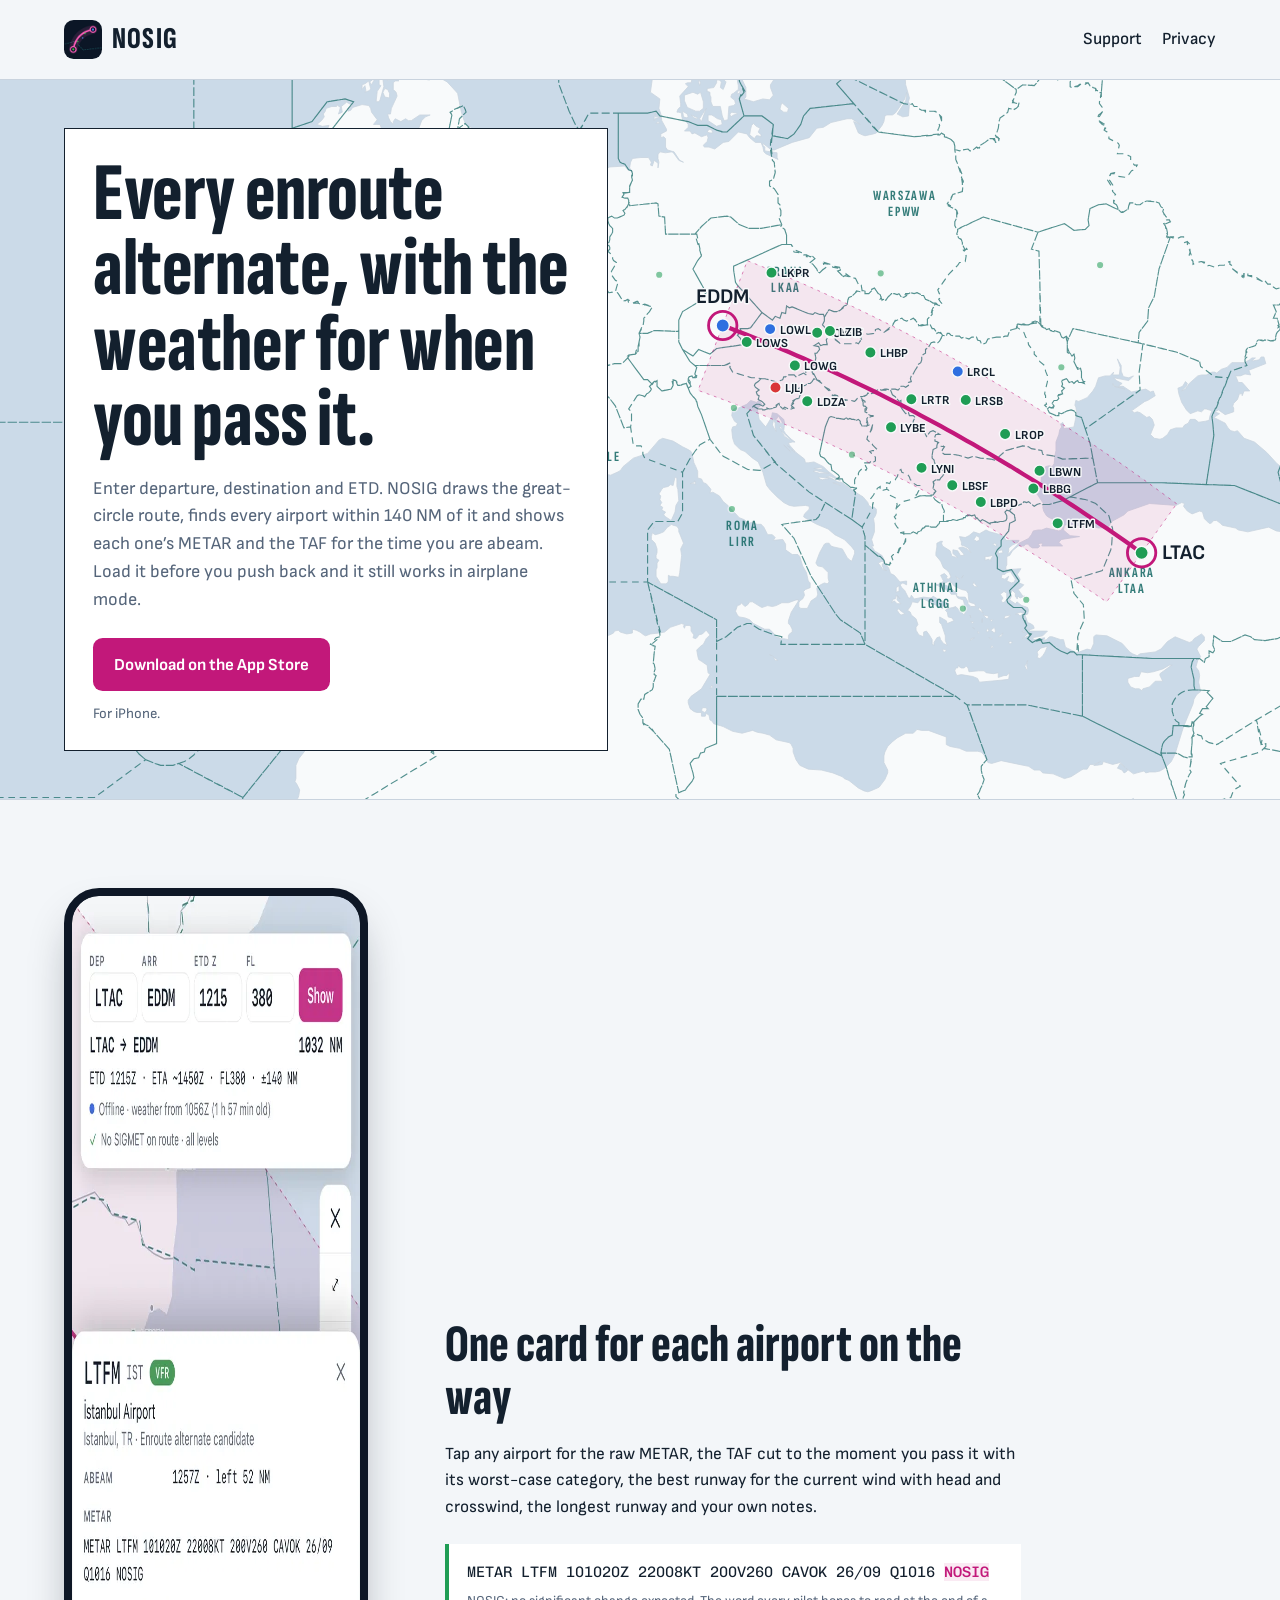
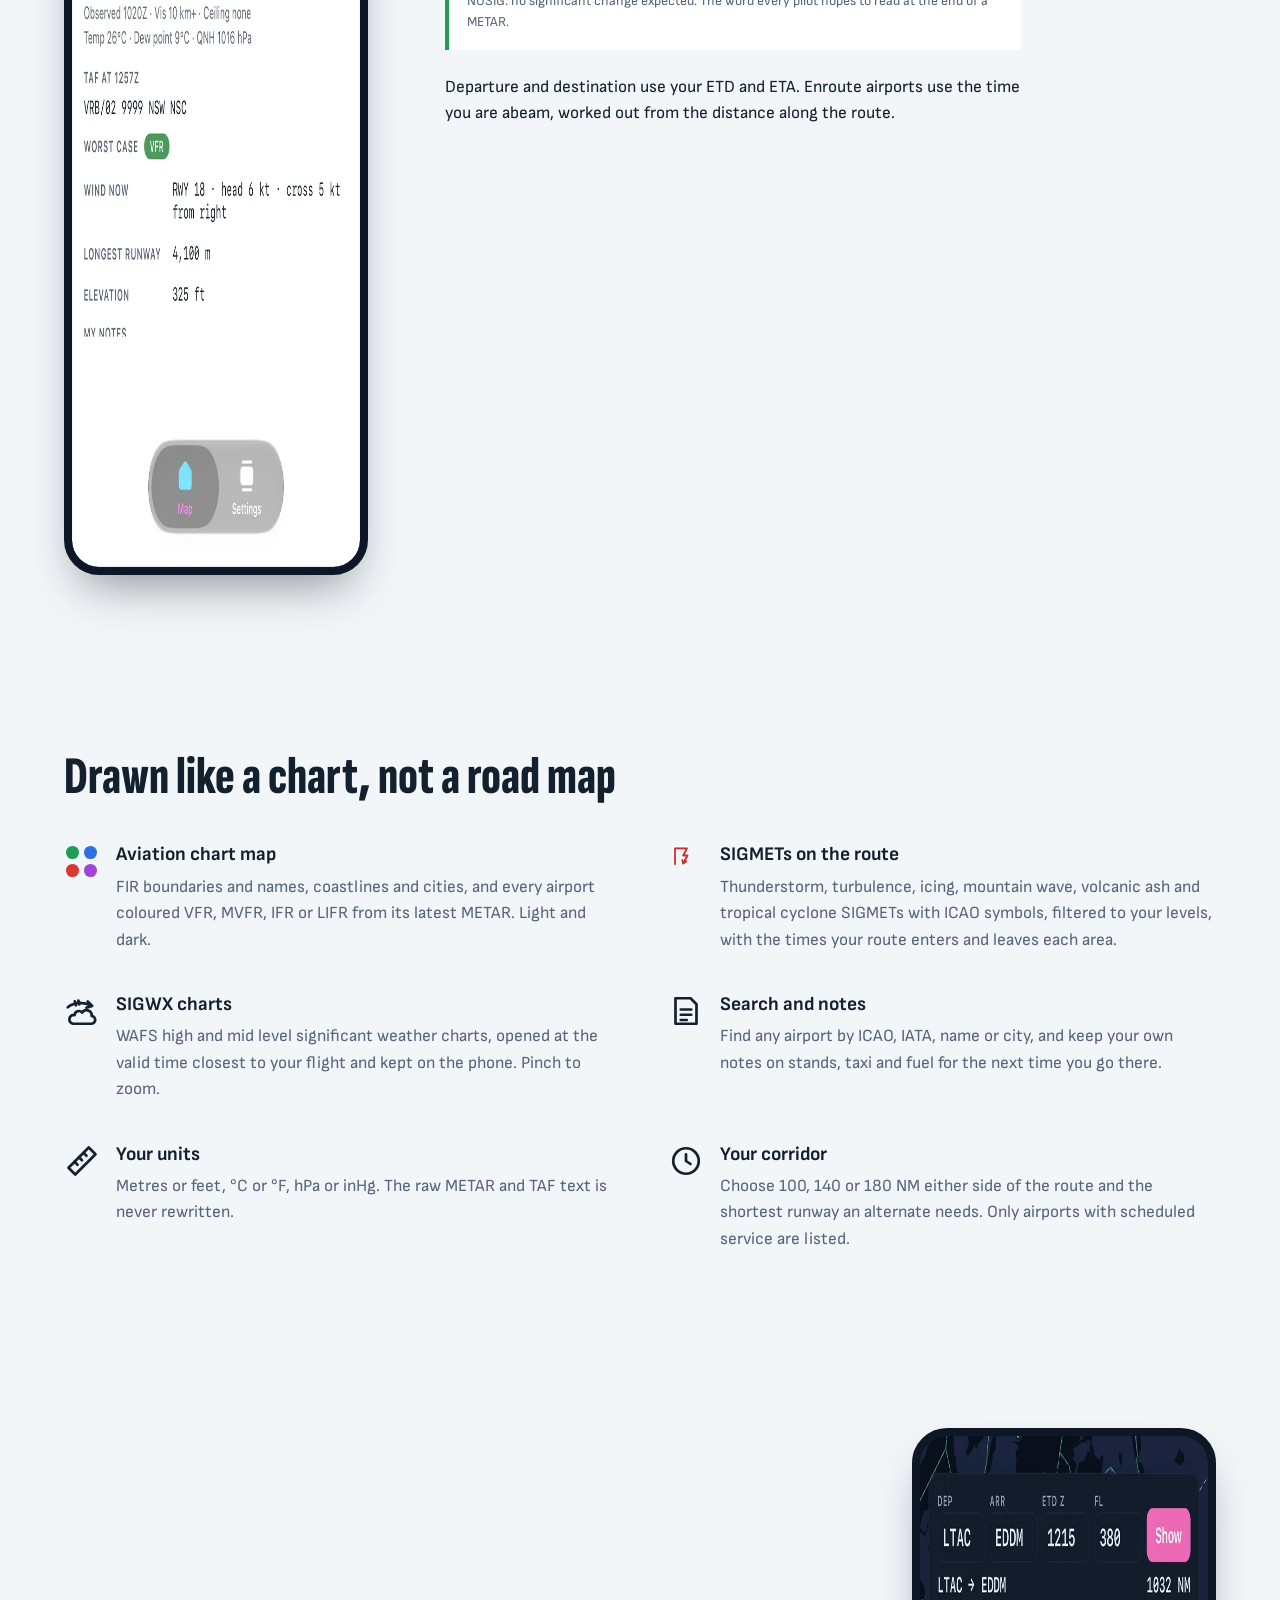
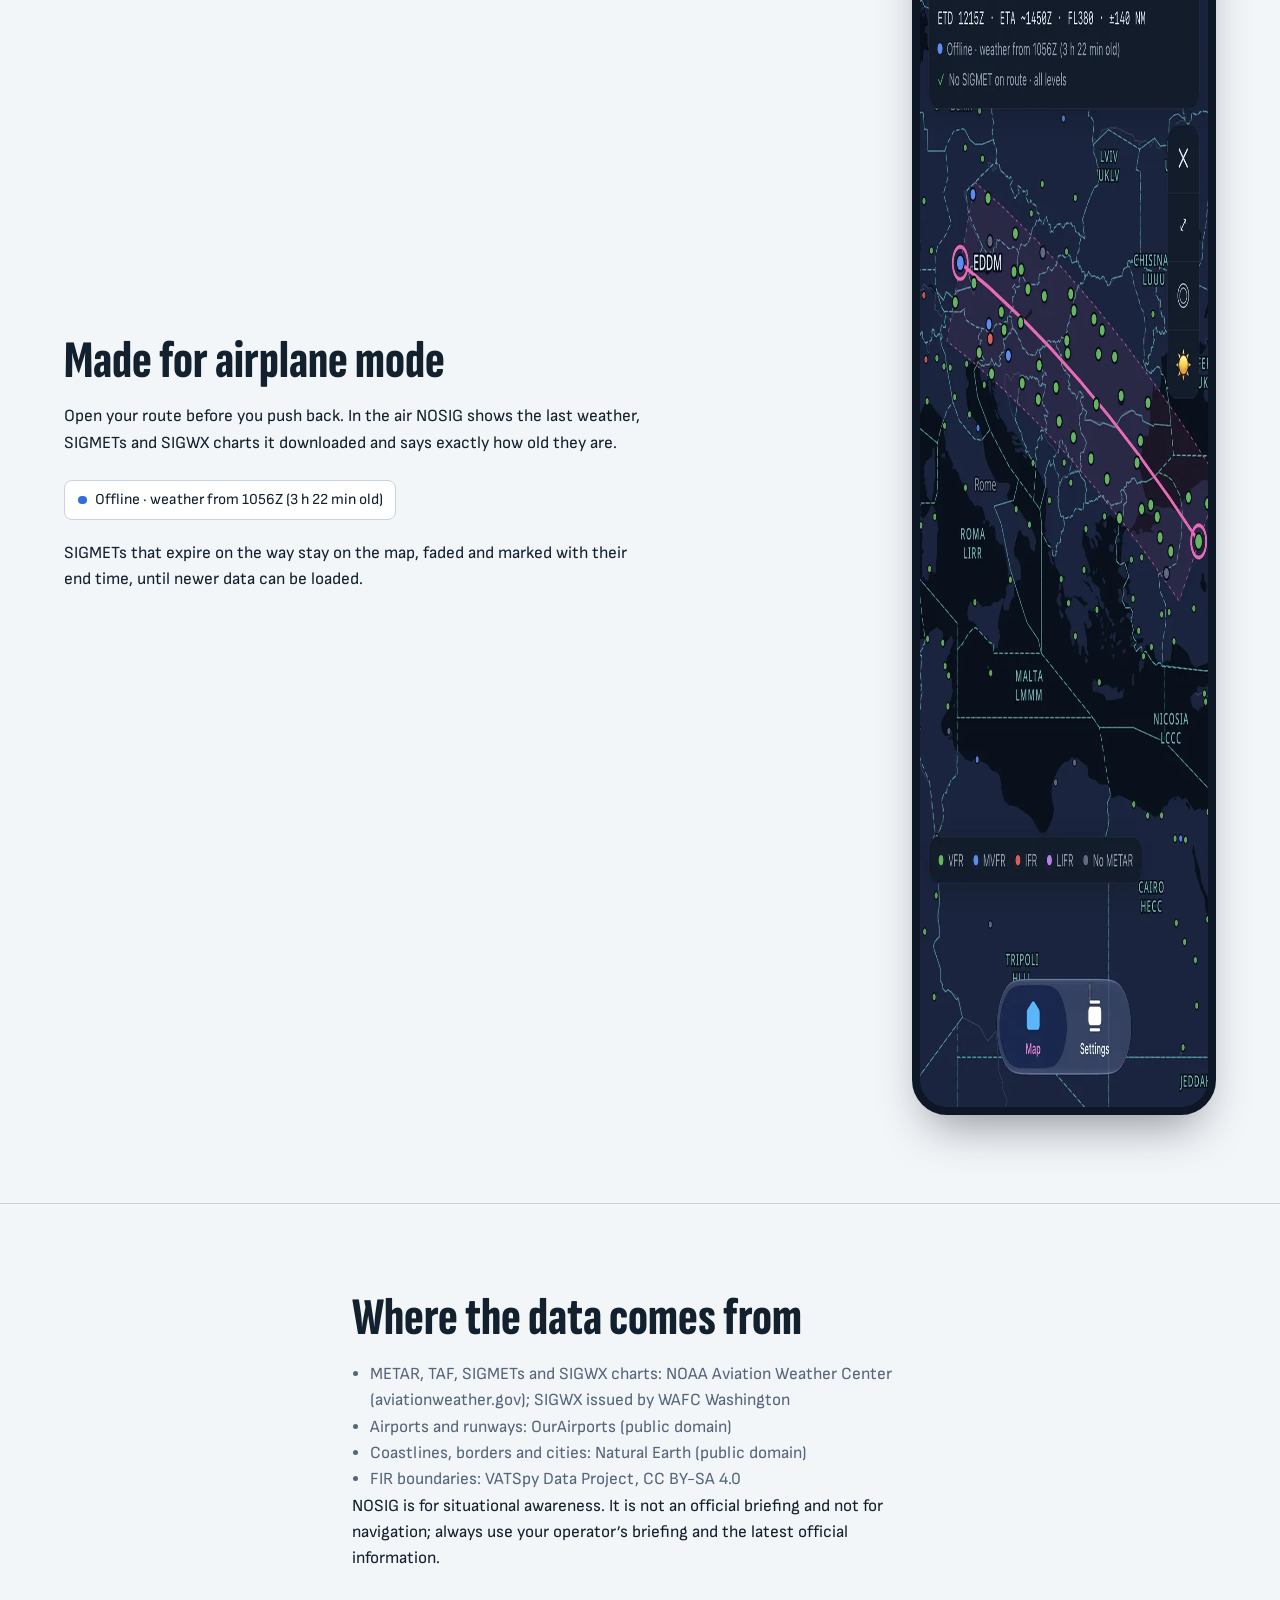
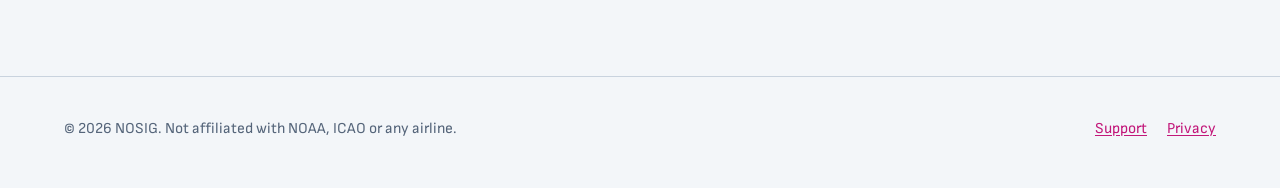
==== index.html @ e9d82818 "NOSIG website: home, support and privacy pages - Hero: the LTAC-EDDM route drawn as an aviation char" ====
<!doctype html>
<html lang="en">
  <head>
    <meta charset="utf-8" />
    <meta name="viewport" content="width=device-width, initial-scale=1" />
    <title>NOSIG: METAR, TAF and enroute alternates for your route</title>
    <meta
      name="description"
      content="NOSIG finds every airport within 140 NM of your route and shows its METAR and the TAF for the time you pass it. SIGMETs, SIGWX charts and an aviation chart map, all usable in airplane mode." />
    <meta name="apple-itunes-app" content="app-id=6821109646" />
    <meta name="theme-color" content="#cbdae8" media="(prefers-color-scheme: light)" />
    <meta name="theme-color" content="#08111d" media="(prefers-color-scheme: dark)" />
    <meta property="og:title" content="NOSIG: METAR, TAF and enroute alternates for your route" />
    <meta property="og:description" content="Every enroute alternate, with the weather for when you pass it. Works in airplane mode." />
    <meta property="og:image" content="https://nosigapp.com/assets/img/og.png" />
    <meta property="og:url" content="https://nosigapp.com/" />
    <link rel="icon" href="/favicon.png" type="image/png" />
    <link rel="apple-touch-icon" href="/apple-touch-icon.png" />
    <link rel="preload" href="/assets/fonts/sofia-sans-extra-condensed.woff" as="font" type="font/woff" crossorigin />
    <link rel="stylesheet" href="/assets/style.css" />
    
  </head>
  <body>
    <header class="site-head wrap">
      <a class="brand" href="/"><img src="/assets/img/icon-96.png" alt="" width="48" height="48" />NOSIG</a>
      <nav aria-label="Site">
        <a href="/support/">Support</a>
        <a href="/privacy/">Privacy</a>
      </nav>
    </header>

    <main>
      <section class="hero" aria-labelledby="hero-title">
        <svg class="chart" viewBox="0 0 1400 760" preserveAspectRatio="xMaxYMid slice" xmlns="http://www.w3.org/2000/svg" role="img" aria-label="Chart of the route from Ankara (LTAC) to Munich (EDDM) with the airports in a 140 NM corridor coloured by their weather">
<rect class="sea" width="1400" height="760"/>
<path class="land" d="M1037,-77L1041,-77L1044,-77L1052,-77L1047,-77L1039,-77L1032,-77L1029,-77L1024,-76L1028,-77L1021,-77L1024,-77L1027,-77L1031,-77L1037,-77ZM1063,622L1066,622L1068,620L1070,622L1071,626L1081,625L1087,625L1089,627L1097,628L1102,627L1102,632L1108,630L1111,630L1114,627L1113,634L1104,635L1082,637L1080,633L1075,631L1063,629L1058,630L1056,625L1057,622L1059,622L1060,619L1061,621ZM1053,532L1055,535L1063,539L1068,540L1070,543L1071,552L1073,553L1077,554L1078,557L1073,557L1070,554L1070,552L1067,547L1061,547L1058,546L1058,543L1050,536L1045,534L1042,534L1050,530L1053,532ZM1284,620L1273,628L1273,630L1276,636L1268,636L1262,642L1255,644L1254,646L1251,644L1247,644L1242,642L1239,637L1239,633L1246,631L1249,631L1251,631L1253,626L1260,627L1266,626L1276,623L1283,619L1286,619L1284,620ZM963,-72L960,-68L957,-67L957,-58L959,-55L957,-53L955,-49L950,-46L948,-43L947,-39L943,-37L946,-43L945,-45L942,-50L943,-53L943,-61L952,-72L955,-73L958,-74L963,-72ZM827,6L827,10L822,14L820,15L819,18L821,20L823,21L824,25L822,27L817,28L816,42L812,43L810,38L808,28L800,28L798,23L798,18L797,16L797,13L794,12L794,9L801,8L804,3L804,0L807,0L809,2L808,8L811,10L813,5L814,2L812,0L820,-6L827,-4L826,1L827,6ZM787,13L790,23L790,28L790,30L786,33L782,33L773,29L770,22L770,16L779,13L784,15L787,13ZM630,509L635,510L637,512L632,520L628,523L623,520L622,517L619,516L616,518L614,515L622,508L630,505L631,507L630,509ZM765,480L769,490L766,496L767,503L765,521L764,526L758,525L755,525L753,524L753,530L752,532L750,533L745,533L740,525L740,518L741,516L741,511L743,508L740,506L740,503L741,500L741,496L739,490L735,486L735,483L736,479L739,481L743,480L748,478L752,473L754,472L756,470L758,471L762,472L764,475L764,478ZM762,426L762,430L763,433L764,445L761,450L760,457L756,466L750,462L748,460L750,457L746,455L747,452L744,450L746,447L744,444L745,440L743,438L746,433L748,431L753,430L755,428L758,429L760,420L762,421L762,426ZM890,552L883,563L880,572L880,575L882,577L884,581L884,584L881,586L880,588L880,592L875,591L873,591L867,589L864,585L862,583L860,581L855,581L853,580L843,575L839,571L834,569L828,568L826,566L824,562L826,556L829,555L830,553L834,557L837,555L839,552L842,552L850,557L852,558L858,556L863,557L867,556L873,553L880,553L888,550L891,550ZM499,-77L481,-77L480,-73L484,-71L479,-66L478,-62L483,-63L493,-67L501,-66L521,-67L523,-66L525,-63L527,-58L522,-50L521,-43L517,-34L510,-23L506,-20L501,-19L495,-15L504,-17L509,-14L508,-11L506,-9L502,-9L498,-5L494,-3L485,-5L489,-2L500,0L505,-3L510,-3L519,2L530,14L534,34L538,46L540,48L550,53L556,61L562,67L560,70L561,73L567,85L563,84L559,81L550,81L558,82L567,90L570,95L572,101L570,104L565,110L570,113L572,112L576,107L586,108L593,110L599,115L600,118L601,125L597,137L594,141L592,142L591,146L589,147L584,147L580,150L583,151L583,155L573,159L575,158L579,161L583,162L594,162L593,168L586,173L584,177L580,176L578,178L568,182L560,180L548,182L535,178L536,180L531,183L522,183L523,187L515,186L506,184L502,184L493,186L491,189L489,197L487,199L485,200L477,194L465,198L459,202L457,206L455,206L453,204L451,204L447,205L446,203L448,201L453,199L460,191L462,190L468,182L470,175L474,173L477,168L484,167L499,167L501,166L504,161L513,149L507,155L502,156L495,161L490,160L483,154L476,155L479,152L475,151L473,149L468,150L462,153L456,149L456,145L456,142L473,134L476,131L481,122L479,120L480,117L478,113L478,109L473,110L466,113L467,110L472,106L475,101L478,99L486,96L488,96L495,94L499,97L498,93L500,91L503,96L507,96L503,94L500,88L500,86L503,81L501,79L501,75L504,73L505,66L498,67L495,63L490,54L489,51L492,43L496,39L501,37L490,37L481,43L478,43L475,41L470,44L464,41L462,44L462,47L459,44L457,40L456,36L459,36L460,30L466,17L465,13L462,10L462,3L464,1L468,1L463,-4L464,-8L461,-3L458,-1L456,1L455,-2L455,-4L460,-10L458,-9L451,-1L452,7L448,21L447,23L444,23L444,21L445,12L449,6L447,5L447,-4L452,-21L453,-25L456,-30L446,-22L442,-23L440,-24L439,-28L436,-28L438,-31L441,-31L444,-34L442,-36L444,-38L447,-43L448,-49L446,-52L443,-54L443,-58L448,-61L446,-62L444,-65L447,-74L452,-74L456,-74L451,-77L460,-77L464,-77L470,-77L496,-77L500,-77ZM414,33L417,32L419,29L429,26L436,27L438,30L439,34L442,38L445,42L441,47L444,47L448,47L450,53L446,52L446,58L447,61L442,63L440,68L434,68L436,71L432,72L432,75L436,86L436,93L438,103L438,109L435,115L434,122L432,127L429,129L432,132L427,134L422,134L420,135L419,132L418,135L407,137L405,141L400,143L396,147L391,144L388,144L390,148L388,150L382,153L380,155L370,158L366,157L361,158L361,154L365,151L353,154L360,147L364,145L353,148L351,148L348,147L347,145L350,142L356,138L347,136L348,134L352,131L357,133L360,132L358,128L363,122L381,117L376,115L372,119L368,120L364,118L360,121L357,121L366,112L368,110L366,108L370,103L376,101L373,98L365,98L363,95L359,95L360,93L353,92L354,90L353,87L361,85L357,83L357,81L364,78L364,75L357,76L358,71L358,68L356,65L353,66L354,62L364,60L370,61L373,64L376,61L386,63L384,59L387,55L392,53L394,48L387,49L381,47L386,43L389,39L388,36L390,33L391,30L397,28L402,28L402,26L406,29L405,33L404,36L408,34L407,28L412,24L410,22L419,27L414,30L414,33ZM863,609L860,608L863,609ZM855,484ZM816,590L814,590L816,590ZM688,90L684,91L688,90ZM671,96L667,98L669,96ZM675,93L673,93L681,91L675,93ZM41,585L38,585L40,583ZM912,420L921,421L923,422L919,422L916,423L913,422ZM923,416L913,416L906,414L909,413L912,414L923,416ZM915,412L912,412L907,411L916,410L915,412ZM512,223L511,226L509,224L512,223ZM522,232L517,234L518,231L522,232ZM1335,808L1332,808L1327,808L1332,808L1336,808ZM1329,808ZM949,-77ZM953,-77ZM1233,326L1236,327L1224,324L1223,321L1225,324L1233,326ZM1043,-77L1040,-77L1038,-77L1035,-77L1032,-77L1027,-77L1025,-77L1034,-77L1036,-77L1039,-77L1043,-77ZM1052,-77L1046,-77L1052,-77ZM1146,612L1143,611L1144,608L1143,605L1147,601L1154,599L1152,604L1151,606L1149,609L1146,612ZM1132,624L1130,620L1132,617L1133,614L1132,619L1133,623ZM1146,595L1146,593L1146,595ZM1129,585L1127,583L1129,584ZM1127,591L1133,586L1136,587L1127,591ZM1098,585L1094,582L1098,579L1099,583ZM1092,582L1091,584L1089,583L1091,580L1092,582ZM1097,600L1094,601L1095,598L1097,600ZM1095,592L1092,590L1095,591ZM1125,563L1129,564L1125,567L1123,565L1120,565L1125,563ZM1108,570L1109,567L1115,566L1112,569L1108,570ZM1105,589L1102,589L1107,585L1105,589ZM1117,595L1114,597L1113,594L1115,594ZM1073,569L1072,566L1073,569ZM1075,575L1073,573L1076,573ZM1077,590L1072,593L1073,591L1077,590ZM1085,571L1085,574L1085,570ZM1086,564L1081,560L1082,558L1084,560L1086,564ZM1092,568L1090,570L1086,566L1091,567ZM1081,586L1080,583L1082,585ZM1109,552L1107,553L1105,551L1107,548L1104,544L1108,541L1111,543L1111,549L1109,552ZM1116,522L1120,528L1119,531L1116,532L1111,530L1113,525L1109,528L1105,527L1106,523L1109,523L1111,521L1115,520ZM1061,528L1059,528L1057,525L1061,528ZM1063,527L1065,524L1063,527ZM1080,536L1077,536L1075,534L1076,531L1078,534L1080,536ZM1101,492L1099,493L1096,491L1098,490L1101,492ZM1096,504L1094,507L1094,509L1092,507L1088,508L1088,504L1091,504L1096,503ZM1082,487L1079,488L1076,486L1079,482L1082,484L1082,487ZM1107,500L1102,501L1102,498L1106,497L1107,500ZM205,689L208,690L210,690L215,692L212,695L209,694L204,692L205,689ZM223,798L221,804L219,806L216,807L213,804L211,799L218,798L223,794L227,794L223,798ZM278,786L275,787L276,782L281,780L283,778L283,783L278,786ZM268,803L265,806L261,805L264,804L267,802L272,790L275,790L275,793L273,801L268,803ZM242,804L243,808L239,808L234,808L236,806L236,804L242,804ZM205,807L202,804L204,802L206,804L205,807ZM190,808L185,808L187,808L190,808ZM192,796L188,789L190,787L192,787L194,790L193,794L192,796ZM800,642L797,644L799,640ZM793,668L791,669L788,667L789,664L792,664L794,665L793,668ZM472,65L468,69L464,69L466,63L470,58L473,57L474,62L472,65ZM426,-24L427,-27L426,-24ZM458,19L453,18L451,13L453,9L456,10L458,14L458,19ZM443,-15L432,-13L435,-15L436,-20L432,-23L437,-26L440,-22L444,-20L443,-15ZM436,1L438,9L437,11L432,13L433,11L432,6L429,10L429,5L432,4L436,1ZM439,5L437,2L441,-1L440,-3L445,-6L439,5ZM542,-77L540,-77L543,-77ZM537,-77L540,-77L542,-77L539,-77L536,-77L533,-77L530,-77L535,-77L531,-77L536,-77ZM548,-77L545,-77L548,-77ZM498,-77L496,-77L493,-77L496,-77L498,-77ZM476,95L480,96L473,102L471,100L469,97L469,93L474,92L476,95ZM511,-77L509,-77L514,-77L511,-77ZM503,-77L501,-77L504,-77ZM500,-77L506,-77L502,-77L498,-77L495,-77L500,-77ZM507,-77L505,-77L500,-77L505,-77ZM435,-77L432,-77L427,-77L430,-77L425,-75L422,-72L419,-69L416,-71L421,-75L417,-77L420,-77L424,-77L434,-77ZM433,-38L430,-40L432,-41L433,-38ZM436,-59L435,-55L436,-52L441,-50L445,-50L441,-42L438,-47L432,-47L430,-52L425,-54L423,-57L424,-59L427,-59L426,-61L431,-63L431,-65L434,-65L435,-62L436,-59ZM414,-66L416,-64L414,-60L411,-60L407,-63L408,-65L414,-66ZM413,-44L410,-45L409,-48L409,-54L412,-54L413,-44ZM356,74L354,73L350,72L351,71L355,71L356,74ZM409,-38L407,-38L408,-40L409,-38ZM1024,-77L1020,-77L1023,-77ZM975,-77L972,-77L974,-77ZM982,-77L988,-77L983,-77L977,-77L979,-77L982,-77ZM964,-75L964,-73L962,-75L964,-77L968,-77L964,-75ZM910,-13L908,-11L907,-13L907,-23L912,-35L914,-36L919,-52L922,-52L921,-48L917,-39L916,-33L910,-13ZM879,34L875,34L871,31L872,27L873,24L880,30L879,34ZM851,58L851,60L848,59L846,59L844,62L839,58L840,52L841,48L843,46L846,49L850,51L848,55L851,58ZM826,36L822,37L819,39L818,36L820,34L825,35L826,36ZM829,13L826,15L826,13L828,10L829,13ZM802,39L805,41L809,42L810,47L804,49L795,43L795,37L799,37L802,39ZM783,41L780,40L777,37L784,40ZM774,39L772,40L769,39L768,33L773,36L774,39ZM788,44L786,41L793,30L788,44ZM786,6L785,2L785,-1L787,3L786,6ZM800,56L797,56L794,55L796,52L799,53L800,56ZM795,-49L791,-50L793,-51L798,-52L795,-49ZM738,43L738,39L740,33L739,36L739,39L745,39L739,41L738,43ZM540,335L539,338L536,333L535,331L537,332L540,335ZM542,184L538,188L532,185L537,182L542,184ZM666,104L664,106L663,103L666,100L666,104ZM781,424L782,428L780,427L776,427L781,425ZM741,529L740,532L739,530L741,529ZM737,475L738,473L737,475ZM654,508L645,505L645,502L649,502L652,503L654,506ZM597,540L594,540L594,537L597,539ZM594,533L590,533L592,529L597,528L598,530L594,533ZM-42,520L-42,517L-42,520ZM-2,540L-6,540L-8,537L-5,536L-3,536L-1,538L-2,540ZM-16,543L-23,541L-27,538L-16,543ZM-34,544L-38,542L-35,541L-34,543ZM-24,545L-26,547L-30,547L-32,544L-29,543L-24,545ZM28,562L38,562L37,565L33,565L26,564L24,562L25,560L28,562ZM869,614L866,614L864,610L869,614ZM882,389L879,387L882,389ZM874,363L871,363L870,361L866,359L868,358L869,355L874,363ZM874,369L871,369L871,366L874,369ZM882,381L876,377L872,371L883,381ZM882,393L875,386L882,393ZM885,392L887,394L883,391L885,392ZM867,372L863,365L864,361L863,358L865,361L866,363L866,366L867,372ZM932,427L935,429L927,426L932,427ZM995,547L995,550L999,554L995,554L992,551L989,553L991,549L993,549L994,545L995,547ZM1001,563L1003,565L999,566L997,564L995,561L997,559L998,561L1001,563ZM996,541L994,542L994,537L997,535L997,541ZM998,549L995,545L998,549ZM984,519L980,518L978,515L975,511L979,509L981,510L979,513L981,518L984,519ZM1056,559L1054,559L1056,558ZM1046,605L1044,605L1043,602L1047,603ZM647,149L649,153L647,153L644,151L641,150L643,149L647,149ZM744,46L740,46L742,44L744,46ZM705,86ZM1028,-77L1031,-77L1028,-77L1025,-77ZM1012,-77L1009,-77L1012,-77ZM1020,-77L1018,-77L1021,-77ZM995,-77L990,-77L995,-77ZM1016,-77L1013,-77L1016,-77ZM670,-77L667,-77L670,-77ZM1095,573L1093,571L1096,571ZM1077,581L1075,579L1077,581ZM940,-77L943,-77L951,-77L953,-77L949,-77L946,-77L929,-77L927,-77L919,-77L905,-77L915,-77L918,-77L912,-77L915,-77L911,-75L910,-71L911,-61L912,-59L912,-56L908,-50L910,-42L906,-28L902,-21L898,-10L895,-6L891,-9L884,-7L873,-8L872,-3L868,-4L865,-1L861,5L861,8L864,16L860,21L853,20L843,23L833,20L835,18L835,8L825,-13L830,-10L832,-12L829,-18L833,-19L834,-21L833,-25L830,-27L827,-33L824,-36L818,-48L816,-57L812,-66L809,-67L809,-77L806,-77L803,-77L799,-77L802,-77L791,-77L787,-77L784,-77L781,-77L777,-77L772,-77L770,-77L766,-77L759,-77L751,-77L742,-77L735,-77L732,-77L729,-77L720,-77L715,-77L711,-77L708,-77L705,-77L701,-77L704,-77L698,-77L691,-77L683,-77L681,-77L692,-77L697,-77L692,-77L687,-77L698,-77L695,-77L686,-77L680,-77L676,-77L672,-77L675,-77L679,-77L685,-77L694,-77L686,-77L691,-77L697,-77L700,-77L705,-77L710,-77L697,-77L693,-77L688,-77L683,-77L679,-77L672,-77L679,-77L683,-77L677,-77L675,-77L672,-77L682,-77L678,-77L674,-77L671,-77L669,-77L679,-77L689,-77L698,-77L702,-77L706,-77L710,-77L712,-77L722,-77L719,-77L716,-77L709,-77L703,-77L700,-77L698,-77L691,-77L675,-77L671,-77L668,-77L676,-77L672,-77L669,-77L678,-77L690,-77L699,-77L705,-77L692,-77L679,-77L674,-77L672,-77L676,-77L679,-77L684,-77L688,-77L691,-77L694,-77L702,-77L704,-77L692,-77L695,-77L710,-77L722,-77L725,-77L721,-77L727,-77L733,-77L719,-77L716,-77L706,-77L709,-77L719,-77L722,-77L733,-77L736,-77L744,-77L736,-77L743,-77L739,-77L743,-77L749,-77L755,-77L759,-77L767,-77L772,-77L775,-77L780,-77L789,-77L802,-77L798,-77L804,-77L800,-77L792,-77L795,-77L793,-77L780,-77L774,-77L772,-77L768,-77L765,-77L767,-77L770,-77L773,-77L778,-77L785,-77L791,-77L799,-77L805,-77L807,-77L800,-77L804,-77L818,-77L821,-77L826,-77L834,-77L824,-77L819,-77L828,-77L832,-77L837,-77L832,-77L844,-77L850,-77L857,-77L838,-77L842,-77L845,-77L849,-77L856,-77L851,-77L854,-77L859,-77L873,-77L886,-77L866,-77L872,-77L877,-77L886,-77L889,-77L892,-77L888,-77L883,-77L878,-77L873,-77L879,-77L886,-77L891,-77L885,-77L891,-77L899,-77L901,-77L904,-77L907,-77L904,-77L907,-77L911,-77L918,-77L931,-77L928,-77L911,-77L917,-77L922,-77L928,-77L931,-77L934,-77L942,-77L946,-77L954,-77L958,-77L953,-77L961,-77L965,-77L976,-77L979,-77L984,-77L989,-77L983,-77L992,-77L998,-77L994,-77L1006,-77L1012,-77L1022,-77L1020,-77L1011,-77L1014,-77L1019,-77L1024,-77L1028,-77L1032,-77L1038,-77L1044,-77L1050,-77L1053,-77L1051,-77L1059,-77L1064,-77L1066,-77L1072,-77L1074,-77L1071,-77L1079,-77L1082,-77L1092,-77L1096,-77L1101,-77L1092,-77L1090,-77L1086,-77L1091,-77L1095,-77L1118,-77L1121,-77L1128,-77L1132,-77L1135,-77L1140,-77L1134,-77L1141,-77L1152,-77L1157,-77L1155,-77L1148,-77L1154,-77L1158,-77L1162,-77L1167,-77L1172,-77L1178,-77L1184,-77L1192,-77L1196,-77L1203,-77L1210,-77L1201,-77L1197,-77L1189,-77L1166,-77L1183,-77L1193,-77L1196,-77L1198,-77L1201,-77L1206,-77L1223,-77L1226,-77L1228,-77L1233,-77L1254,-77L1237,-77L1240,-77L1254,-77L1262,-77L1258,-77L1263,-77L1268,-77L1279,-77L1296,-77L1299,-77L1302,-77L1313,-77L1353,-77L1366,-77L1376,-77L1391,-77L1396,-77L1408,-77L1420,-77L1424,-77L1428,-77L1425,-77L1411,-77L1402,-77L1385,-77L1372,-77L1356,-77L1337,-77L1324,-77L1306,-77L1292,-77L1285,-77L1278,-77L1272,-77L1266,-77L1264,-77L1257,-77L1251,-77L1241,-77L1231,-77L1237,-77L1243,-77L1251,-77L1258,-77L1267,-77L1261,-77L1277,-77L1283,-77L1289,-77L1283,-77L1289,-77L1291,-77L1295,-77L1305,-77L1309,-77L1319,-77L1324,-77L1347,-77L1351,-77L1358,-77L1353,-77L1346,-77L1341,-77L1329,-77L1333,-77L1340,-77L1348,-77L1358,-77L1367,-77L1370,-77L1380,-77L1391,-77L1395,-77L1401,-77L1409,-77L1406,-77L1403,-77L1396,-77L1407,-77L1414,-77L1422,-77L1431,-77L1437,-77L1442,-77L1442,-72L1442,-67L1442,-75L1442,-72L1442,-64L1442,-53L1442,-49L1442,-43L1442,-32L1442,-29L1442,-23L1442,-10L1442,-3L1442,-10L1442,-14L1442,-17L1442,-21L1442,-17L1442,-11L1442,-5L1442,11L1442,17L1442,22L1442,28L1442,39L1442,44L1442,52L1442,50L1442,64L1442,71L1442,79L1442,83L1442,87L1442,91L1442,93L1442,97L1442,102L1442,98L1442,105L1442,109L1442,105L1442,108L1442,111L1442,119L1442,128L1442,138L1442,147L1442,154L1442,158L1442,161L1442,167L1442,175L1442,167L1442,164L1442,162L1442,144L1442,123L1442,119L1442,111L1442,80L1442,53L1442,28L1442,22L1442,-4L1442,-28L1442,-31L1442,-45L1442,-51L1442,-58L1442,-63L1442,-69L1442,-72L1442,-77L1442,-71L1442,-66L1442,-59L1442,-57L1442,-52L1442,-50L1442,-43L1442,-38L1442,-25L1442,-18L1442,-7L1442,-1L1442,10L1442,14L1442,22L1442,29L1442,37L1442,41L1442,45L1442,50L1442,55L1442,59L1442,74L1442,78L1442,70L1442,67L1442,61L1442,66L1442,72L1442,75L1442,82L1442,86L1442,81L1442,74L1442,78L1442,86L1442,88L1442,80L1442,70L1442,63L1442,61L1442,64L1442,61L1442,69L1442,78L1442,85L1442,89L1442,95L1442,100L1442,103L1442,106L1442,103L1442,110L1442,122L1442,126L1442,128L1442,135L1442,139L1442,143L1442,150L1442,154L1442,160L1442,167L1442,173L1442,181L1442,189L1442,203L1442,210L1442,213L1442,220L1442,238L1442,240L1442,246L1442,254L1442,258L1442,274L1442,290L1442,300L1442,310L1442,316L1442,318L1442,325L1442,338L1442,343L1442,350L1442,357L1442,367L1442,372L1442,377L1442,380L1442,392L1442,396L1442,400L1442,405L1442,422L1442,425L1442,429L1442,425L1442,423L1442,413L1442,417L1442,412L1442,420L1442,425L1442,431L1442,434L1442,439L1442,443L1442,446L1442,449L1442,454L1442,456L1442,460L1442,463L1442,465L1442,468L1442,473L1442,478L1442,484L1442,490L1442,495L1442,498L1442,503L1442,507L1442,510L1442,512L1442,518L1442,521L1442,525L1442,529L1442,534L1442,539L1442,553L1442,566L1442,577L1442,582L1442,591L1442,593L1442,598L1442,601L1442,608L1442,611L1442,623L1442,631L1442,635L1442,639L1442,635L1442,638L1442,641L1442,643L1442,640L1442,642L1442,645L1442,649L1442,644L1442,642L1442,646L1442,650L1442,653L1442,648L1442,646L1442,643L1442,640L1442,632L1442,623L1442,620L1442,616L1442,613L1442,609L1442,606L1442,597L1442,592L1442,587L1442,584L1442,588L1442,585L1442,579L1442,576L1442,572L1442,569L1442,565L1442,561L1442,564L1442,561L1442,558L1442,562L1442,565L1442,562L1442,559L1442,556L1442,551L1442,548L1442,545L1442,540L1442,536L1442,523L1442,517L1442,510L1442,513L1442,509L1442,506L1442,504L1442,508L1442,512L1442,515L1442,521L1442,529L1442,532L1442,534L1442,538L1442,533L1442,528L1442,525L1442,520L1442,516L1442,514L1442,510L1442,508L1442,505L1442,494L1442,490L1442,487L1442,485L1442,481L1442,477L1442,481L1442,488L1442,497L1442,506L1442,510L1442,516L1442,520L1442,526L1442,529L1442,526L1442,539L1442,546L1442,549L1442,553L1442,555L1442,560L1442,563L1442,567L1442,575L1442,579L1442,575L1442,571L1442,567L1442,562L1442,565L1442,568L1442,572L1442,576L1442,579L1442,582L1442,585L1442,588L1442,585L1442,594L1442,598L1442,601L1442,605L1442,608L1442,604L1442,607L1442,609L1442,613L1442,617L1442,619L1442,626L1442,633L1442,635L1442,639L1442,642L1442,646L1442,650L1442,654L1442,668L1442,674L1442,685L1442,690L1442,694L1442,697L1442,700L1442,706L1442,711L1442,713L1442,718L1442,714L1442,710L1442,712L1442,715L1442,718L1442,720L1442,723L1442,727L1442,731L1442,737L1442,740L1442,746L1442,750L1442,754L1442,756L1442,752L1442,760L1442,763L1442,769L1442,772L1442,768L1442,772L1442,780L1442,777L1442,780L1442,783L1442,785L1442,789L1442,792L1442,800L1442,806L1442,804L1442,795L1442,790L1442,787L1442,782L1442,778L1442,773L1442,761L1442,755L1442,759L1442,756L1442,752L1442,750L1442,747L1442,750L1442,757L1442,759L1442,763L1442,770L1442,774L1442,784L1442,789L1442,804L1442,808L1437,808L1432,808L1426,808L1423,808L1419,808L1417,808L1413,808L1410,808L1402,808L1398,808L1394,808L1392,808L1389,808L1385,808L1381,808L1379,808L1381,808L1378,808L1375,808L1368,808L1364,808L1357,808L1352,808L1349,808L1341,808L1336,808L1332,808L1327,808L1322,808L1313,808L1308,808L1304,808L1299,806L1297,805L1290,804L1288,806L1291,795L1291,790L1295,772L1290,777L1288,789L1284,799L1283,807L1279,808L1276,808L1270,806L1266,801L1259,794L1256,784L1251,777L1248,771L1245,760L1243,761L1240,768L1241,771L1245,776L1247,785L1249,789L1252,794L1258,802L1264,808L1268,808L1271,808L1274,808L1282,808L1286,808L1300,808L1306,808L1312,808L1309,808L1306,808L1310,808L1315,808L1321,808L1325,808L1334,808L1339,808L1343,808L1340,808L1343,808L1347,808L1353,808L1357,808L1362,808L1365,808L1370,808L1377,808L1382,808L1385,808L1388,808L1391,808L1394,808L1397,808L1401,808L1404,808L1411,808L1417,808L1425,808L1435,808L1442,808L1436,808L1429,808L1426,808L1423,808L1421,808L1419,808L1413,808L1408,808L1406,808L1402,808L1400,808L1397,808L1389,808L1387,808L1384,808L1379,808L1375,808L1379,808L1382,808L1385,808L1389,808L1386,808L1389,808L1392,808L1395,808L1400,808L1408,808L1411,808L1408,808L1411,808L1415,808L1417,808L1415,808L1412,808L1402,808L1400,808L1396,808L1384,808L1381,808L1377,808L1372,808L1361,808L1355,808L1348,808L1342,808L1336,808L1328,808L1325,808L1322,808L1319,808L1313,808L1309,808L1303,808L1294,808L1290,808L1295,808L1298,808L1301,808L1304,808L1306,808L1303,808L1306,808L1299,808L1295,808L1287,808L1271,808L1261,808L1253,808L1249,808L1245,808L1248,808L1251,808L1253,808L1251,808L1247,808L1244,808L1241,808L1233,808L1228,808L1219,808L1215,808L1212,808L1209,808L1201,808L1197,808L1190,808L1180,808L1167,808L1146,808L1130,808L1120,808L1116,808L1107,808L1103,808L1100,808L1090,808L1087,808L1083,808L1078,808L1069,808L1059,808L1057,808L1050,808L1035,808L1029,808L1019,808L1010,808L1003,808L998,808L993,808L983,808L974,808L969,808L966,808L963,808L958,808L953,808L950,808L948,808L950,808L946,808L942,808L939,808L937,808L940,808L943,808L946,808L934,808L927,808L923,808L918,808L914,808L909,808L896,808L893,808L885,808L880,808L877,808L874,808L870,808L867,808L863,808L856,808L853,808L845,808L839,808L837,808L824,808L822,808L816,808L810,808L813,808L815,808L821,808L825,808L834,808L845,808L850,808L854,808L851,808L847,808L843,808L840,808L836,808L843,808L833,808L826,808L821,808L831,808L837,808L833,808L829,808L824,808L820,808L816,808L811,808L795,808L787,808L780,808L773,808L767,808L773,808L770,808L766,808L763,808L758,808L762,808L758,808L753,808L759,808L763,808L759,808L757,808L754,808L749,808L746,808L748,808L751,808L754,808L758,808L761,808L764,808L769,808L773,808L768,808L764,808L759,808L763,808L765,808L763,808L760,808L763,808L765,808L769,808L772,808L766,808L764,808L768,808L765,808L762,808L759,808L752,808L747,808L745,808L742,808L740,808L737,808L724,808L722,808L716,808L712,808L709,808L706,808L703,808L695,808L691,808L685,808L681,808L677,808L679,808L677,808L674,808L677,808L674,808L671,808L666,808L657,808L650,808L636,808L643,808L636,808L612,808L592,808L587,808L584,808L580,808L570,808L562,808L557,808L548,808L542,808L533,808L522,808L514,808L496,808L501,808L498,808L494,808L483,808L481,808L478,808L469,808L478,808L462,808L459,808L454,808L458,808L448,808L441,808L421,808L409,808L407,808L404,808L392,808L373,808L368,808L349,808L346,808L343,808L339,808L328,808L319,808L303,808L299,808L296,808L293,808L289,808L287,808L291,808L295,808L291,808L288,808L291,808L287,808L284,808L281,808L278,808L275,808L273,808L268,808L263,808L259,808L255,808L253,808L250,808L247,808L244,808L241,808L245,808L249,808L246,808L242,808L246,808L249,808L242,808L237,808L234,808L231,808L227,808L224,808L221,808L215,808L218,808L221,808L217,808L214,808L217,808L221,808L226,808L242,808L239,808L227,808L222,808L219,808L214,808L217,808L213,808L209,808L205,808L202,808L198,808L206,808L212,808L218,808L220,808L228,808L225,808L220,808L223,808L221,808L224,808L221,808L218,808L212,808L209,808L213,808L216,808L219,808L222,808L226,808L234,808L230,808L239,808L247,808L250,808L253,808L255,808L261,808L263,808L268,808L273,808L281,808L289,808L292,808L297,808L304,807L314,804L323,800L325,798L333,790L345,782L351,774L361,760L362,757L363,751L362,749L360,745L358,742L359,739L359,725L362,718L369,709L370,705L371,697L380,688L386,680L391,677L406,670L420,662L423,658L431,641L440,615L447,614L451,612L454,612L453,616L454,620L458,624L463,628L467,630L474,631L487,628L489,630L493,630L497,629L500,627L502,625L502,627L505,632L524,633L529,631L536,626L539,623L545,618L555,613L560,615L563,614L565,612L567,608L571,606L584,598L590,596L613,594L618,594L626,589L638,589L643,587L664,587L675,593L684,589L691,587L695,585L696,583L700,582L702,584L709,586L715,585L715,581L719,582L723,584L727,587L729,588L734,586L743,585L749,584L755,579L767,575L770,576L769,578L770,580L771,577L775,577L777,578L777,583L780,587L779,590L782,591L784,589L785,587L789,586L793,582L797,587L793,591L790,597L787,599L783,603L784,609L785,613L788,615L794,619L795,627L797,629L788,644L784,647L777,652L774,656L774,659L776,665L780,668L783,669L788,669L788,673L792,673L793,670L796,672L797,677L799,678L801,681L808,683L811,684L821,689L831,691L842,688L847,690L853,691L860,693L867,698L881,701L883,703L885,707L885,711L888,719L892,725L901,729L915,730L927,733L937,737L939,739L944,741L954,749L960,752L964,753L967,752L974,749L976,748L982,740L985,733L985,730L981,722L981,715L982,711L985,705L990,700L995,696L1004,691L1012,691L1016,687L1021,688L1028,688L1047,695L1047,700L1047,703L1051,705L1061,707L1068,710L1080,710L1084,711L1087,714L1091,722L1095,723L1105,720L1124,724L1134,726L1140,730L1146,730L1149,733L1160,734L1172,739L1179,737L1190,730L1192,729L1196,729L1199,724L1203,724L1210,721L1203,725L1206,725L1212,724L1213,721L1223,724L1231,722L1236,727L1231,723L1228,728L1233,730L1235,733L1237,732L1239,730L1237,728L1245,734L1256,731L1258,733L1262,732L1268,732L1273,731L1278,728L1285,721L1289,713L1298,684L1308,660L1309,655L1312,650L1316,647L1314,637L1315,630L1314,625L1311,621L1313,614L1316,610L1312,602L1314,599L1320,593L1320,589L1317,586L1309,591L1307,594L1304,595L1289,589L1281,594L1274,602L1268,605L1252,607L1249,609L1244,607L1241,605L1233,596L1217,588L1205,587L1203,589L1203,596L1200,603L1196,602L1185,606L1175,601L1173,600L1171,592L1168,592L1159,589L1156,589L1153,592L1150,593L1151,590L1145,591L1142,592L1140,592L1138,590L1149,588L1154,583L1136,583L1134,582L1140,580L1139,577L1136,575L1133,574L1131,568L1130,566L1133,565L1134,561L1133,558L1127,556L1124,554L1122,552L1120,554L1114,550L1115,548L1116,546L1115,543L1117,540L1120,543L1120,546L1122,549L1123,546L1125,548L1130,546L1128,546L1123,539L1126,537L1129,534L1124,532L1125,528L1122,523L1126,517L1110,518L1110,515L1111,513L1111,507L1111,504L1114,503L1117,498L1123,493L1129,493L1131,491L1134,491L1135,493L1138,495L1144,495L1146,493L1144,491L1147,490L1149,490L1148,493L1155,493L1162,493L1170,493L1166,489L1169,486L1188,483L1178,482L1173,478L1171,476L1172,471L1177,470L1189,472L1198,471L1208,474L1217,473L1219,472L1222,467L1235,460L1239,456L1262,448L1290,450L1296,447L1299,448L1298,451L1302,456L1307,459L1315,456L1318,457L1320,464L1325,469L1327,469L1330,466L1333,466L1337,469L1339,471L1353,474L1356,476L1366,478L1388,473L1396,477L1403,478L1406,477L1414,473L1417,471L1423,469L1430,464L1436,457L1437,453L1437,449L1435,444L1431,430L1430,427L1424,425L1422,422L1417,418L1410,416L1397,406L1386,394L1373,383L1362,379L1355,371L1352,372L1348,371L1345,368L1342,363L1330,357L1336,353L1331,351L1335,349L1342,354L1351,351L1351,347L1350,345L1351,342L1355,338L1357,332L1360,332L1360,334L1362,329L1368,329L1360,320L1356,320L1353,313L1358,313L1363,311L1369,312L1367,307L1385,300L1383,293L1380,293L1378,296L1372,297L1370,297L1374,294L1370,294L1368,296L1362,299L1349,299L1344,304L1338,306L1333,310L1331,309L1328,309L1322,312L1317,312L1313,313L1304,321L1300,327L1296,329L1301,324L1302,321L1300,319L1297,324L1292,326L1293,332L1296,341L1301,349L1305,353L1313,350L1317,351L1320,348L1322,348L1328,350L1326,355L1325,360L1321,361L1314,362L1310,359L1305,359L1303,363L1299,365L1297,368L1290,368L1284,370L1281,375L1276,379L1273,380L1267,379L1263,375L1267,365L1265,359L1262,356L1259,357L1252,352L1249,351L1246,352L1243,350L1257,340L1260,339L1268,334L1266,329L1263,330L1258,327L1243,330L1234,324L1229,324L1233,321L1227,318L1224,315L1240,318L1245,313L1240,315L1235,314L1234,313L1232,308L1232,306L1232,302L1229,297L1228,295L1231,304L1230,312L1223,312L1224,309L1220,313L1215,313L1208,315L1205,324L1202,329L1196,336L1187,340L1184,339L1183,344L1184,346L1185,352L1183,362L1182,367L1171,369L1171,364L1170,362L1168,364L1169,367L1167,370L1166,375L1163,383L1163,392L1162,397L1161,406L1159,409L1156,408L1152,409L1148,415L1147,427L1144,428L1138,435L1143,438L1149,447L1150,449L1149,452L1150,456L1153,461L1156,463L1171,470L1169,476L1166,477L1153,474L1148,476L1144,476L1139,477L1137,481L1134,485L1124,490L1114,500L1112,502L1113,498L1113,495L1117,492L1123,489L1124,487L1110,487L1108,483L1104,481L1097,479L1093,478L1089,476L1082,480L1076,478L1071,482L1067,484L1061,483L1063,489L1063,492L1066,493L1070,495L1073,500L1069,496L1064,494L1060,495L1065,501L1066,503L1062,503L1059,498L1054,497L1054,501L1059,505L1053,504L1052,501L1051,498L1043,493L1042,490L1043,488L1041,488L1037,490L1037,494L1036,500L1036,503L1041,509L1044,516L1047,518L1050,521L1052,526L1049,528L1047,527L1048,525L1045,522L1041,524L1042,526L1044,530L1041,533L1036,534L1045,538L1048,540L1050,540L1052,544L1057,544L1059,548L1065,550L1066,554L1067,563L1066,566L1057,557L1054,558L1049,559L1046,561L1048,563L1049,568L1053,569L1055,572L1048,575L1047,572L1040,568L1040,574L1042,576L1046,588L1046,593L1048,598L1044,596L1041,592L1040,589L1037,590L1034,595L1034,598L1032,597L1032,592L1029,587L1026,583L1023,584L1023,589L1018,587L1015,582L1015,579L1017,576L1015,570L1010,566L1009,563L1006,561L1009,557L1011,552L1017,553L1020,549L1023,549L1029,552L1035,555L1041,558L1043,559L1043,556L1047,556L1048,553L1041,551L1033,546L1031,548L1023,547L1013,549L1010,545L1009,548L1007,548L1003,540L1000,537L998,534L1001,532L1005,534L1005,530L998,531L992,524L988,522L986,516L982,512L981,507L979,503L971,498L970,496L968,493L970,493L968,486L971,478L971,470L970,464L972,461L973,458L973,454L971,452L968,452L965,450L964,447L959,441L954,438L951,436L937,426L932,425L925,421L920,420L924,419L935,424L926,417L922,414L917,409L907,404L901,405L898,405L897,401L888,394L881,386L880,384L884,383L887,383L883,380L877,374L875,371L876,363L875,359L868,353L863,352L862,357L856,367L849,359L847,348L852,343L849,339L846,341L840,339L836,343L825,348L826,346L821,349L820,355L823,361L826,363L825,366L821,367L820,370L821,379L823,385L829,391L834,393L842,400L848,404L853,415L857,429L861,434L868,441L875,447L881,450L886,451L898,450L902,451L902,454L897,459L896,462L899,464L910,470L922,475L929,481L939,486L941,488L947,494L950,498L950,501L947,509L945,508L942,505L937,496L928,494L925,493L923,490L920,490L918,491L913,500L910,508L909,511L911,514L916,515L922,521L922,527L923,531L921,533L918,532L914,534L911,536L910,538L911,544L910,547L904,551L900,559L893,559L891,557L891,553L892,551L895,549L897,545L896,541L898,539L903,537L903,532L901,530L899,521L895,514L892,504L890,502L884,502L877,497L877,493L877,491L874,486L864,487L866,484L863,481L858,481L854,473L851,470L847,470L841,468L838,469L833,465L828,463L816,450L811,446L807,440L800,436L797,437L798,433L793,427L790,426L788,422L784,421L784,414L782,409L780,405L778,395L777,393L774,391L768,388L758,382L747,379L743,381L731,395L716,400L705,409L703,412L701,414L692,418L686,417L683,415L677,413L675,410L670,409L670,407L663,409L652,406L649,403L646,404L643,407L632,414L628,422L628,425L629,432L633,440L630,441L630,444L632,446L632,450L627,455L612,463L608,468L586,475L579,481L583,484L579,486L577,487L572,495L563,507L557,517L557,520L560,529L563,534L567,536L563,542L556,546L553,549L553,552L551,553L550,558L547,564L549,567L547,569L536,569L530,574L527,578L524,585L520,590L516,589L513,588L510,589L506,591L498,590L492,591L484,590L473,591L467,597L461,597L456,599L453,604L452,606L450,608L447,609L443,608L440,605L434,599L433,594L431,593L430,591L432,588L434,586L431,588L429,585L420,579L421,577L418,579L414,578L408,579L400,584L398,584L394,582L385,581L382,582L379,582L377,583L380,573L380,565L380,561L379,559L380,553L380,550L379,546L383,546L380,544L372,546L372,543L371,540L374,539L377,536L376,533L377,531L380,529L377,530L373,538L369,539L366,538L367,528L369,524L368,522L373,516L380,501L379,497L381,487L383,483L383,474L380,461L380,458L378,455L381,450L378,445L383,441L380,440L382,437L380,435L380,430L375,432L378,426L375,425L371,421L372,415L379,410L383,411L390,409L392,407L391,405L397,400L400,400L403,398L405,399L412,403L417,404L420,403L437,403L442,401L446,403L453,404L470,408L474,408L483,406L485,406L489,405L501,409L504,407L510,408L515,411L523,410L530,407L533,404L536,391L538,375L540,372L540,369L538,372L539,357L542,346L547,351L548,353L550,359L553,362L551,359L549,350L548,348L539,341L543,340L541,334L540,323L535,322L527,317L520,306L522,301L521,298L518,297L520,294L528,295L523,292L515,293L512,292L511,290L513,287L511,285L506,286L507,283L502,283L498,280L492,280L483,276L474,276L472,272L466,270L473,267L470,264L469,262L476,261L472,259L466,259L465,257L466,254L470,251L479,249L487,248L492,245L497,244L501,246L508,254L513,250L521,251L522,253L524,249L526,251L535,250L533,249L531,245L531,233L526,224L525,220L525,217L531,218L536,217L538,217L538,223L540,227L553,228L561,230L567,226L573,225L570,224L567,223L568,217L577,212L590,207L594,204L597,199L597,183L599,178L601,176L604,175L615,172L626,165L636,161L645,162L648,161L650,162L652,161L648,159L644,161L639,159L636,156L638,155L642,154L645,155L651,159L653,158L648,154L652,154L647,147L648,143L658,130L660,126L662,113L664,108L666,110L670,108L676,103L678,99L680,97L691,92L707,91L710,95L715,97L712,93L713,87L715,83L724,82L732,82L735,87L734,90L736,91L738,85L742,88L742,93L743,87L742,83L742,79L744,76L750,77L757,76L759,78L764,85L769,87L765,85L759,76L752,74L750,71L750,62L748,60L745,61L745,57L751,54L751,52L746,43L745,36L743,30L744,20L734,13L736,-1L734,-7L735,-25L737,-25L743,-23L745,-20L747,-25L750,-29L754,-32L756,-28L758,-40L755,-41L752,-40L747,-29L741,-27L737,-30L737,-34L744,-44L761,-46L764,-48L772,-62L779,-63L784,-68L783,-65L782,-61L784,-57L784,-49L779,-39L779,-25L783,-21L791,-21L792,-18L791,-13L789,-11L784,-9L782,-12L780,-10L777,3L773,3L771,4L774,7L765,17L766,25L766,28L763,31L762,34L764,34L767,35L767,38L768,42L771,43L774,47L774,50L770,54L776,54L778,57L781,56L788,60L794,58L795,61L794,65L790,69L791,71L796,71L802,73L811,66L817,65L827,55L836,57L839,61L845,66L851,66L853,71L854,76L856,78L869,84L868,82L868,77L855,75L855,71L853,69L853,67L862,74L865,74L884,66L902,61L910,51L917,50L925,45L942,41L947,41L956,47L949,44L954,56L958,58L961,59L970,57L973,56L979,48L981,44L982,38L984,37L990,37L993,35L996,31L1003,20L1005,13L1005,17L1004,22L995,36L1001,39L1007,38L1008,25L1007,23L1008,19L1004,5L1003,-11L1004,-26L1004,-33L1010,-40L1013,-52L1018,-62L1035,-68L1037,-63L1048,-52L1051,-43L1058,-38L1064,-40L1072,-46L1074,-49L1074,-52L1073,-64L1072,-70L1073,-75L1075,-77L1073,-77L1068,-77L1061,-77L1057,-77L1059,-77L1055,-77L1061,-77L1067,-77L1074,-77L1078,-77L1084,-77L1096,-77L1121,-77L1128,-77L1147,-77L1149,-77L1152,-77L1156,-77L1159,-77L1165,-77L1169,-77L1173,-77L1184,-77L1194,-77L1191,-77L1185,-77L1172,-77L1166,-77L1163,-77L1160,-77L1162,-77L1160,-77L1153,-77L1144,-77L1138,-77L1133,-77L1127,-77L1119,-77L1115,-77L1112,-77L1108,-77L1102,-77L1096,-77L1092,-77L1090,-77L1078,-77L1075,-77L1060,-77L1054,-77L1049,-77L1045,-77L1049,-77L1045,-77L1042,-77L1040,-77L1034,-77L1036,-77L1029,-77L1021,-77L1016,-77L1012,-77L1015,-77L1011,-77L1008,-77L1005,-77L1013,-77L1017,-77L1014,-77L1020,-77L1031,-77L1035,-77L1040,-77L1055,-77L1058,-77L1064,-77L1071,-77L1077,-77L1085,-77L1093,-77L1083,-77L1080,-77L1074,-77L1071,-77L1063,-77L1059,-77L1049,-77L1047,-77L1039,-77L1035,-77L1032,-77L1030,-77L1026,-77L1022,-77L1015,-77L1012,-77L1014,-77L1007,-77L1011,-77L1014,-77L1003,-77L998,-77L986,-77L980,-77L978,-77L972,-77L969,-77L966,-77L962,-77L957,-77L953,-77L947,-77L951,-77L945,-77L942,-77L939,-77L937,-77L934,-77L928,-77L933,-77L930,-77L927,-77L923,-77L927,-77L932,-77L939,-77L944,-77L949,-77L952,-77L957,-77L960,-77L946,-77L944,-77L940,-77Z"/>
<path class="fir" d="M-42,-77L355,-77L418,-77L564,-77L355,-77L-42,-77M-42,362L-42,377L-42,174L-42,106L-42,-40L-42,-77L-42,362M731,531L745,586L744,589L740,590L734,597L739,599L738,606L737,617L738,618L739,623L738,626L738,629L740,630L737,638L737,642L736,645L728,650L727,655L724,655L721,660L721,666L723,671L726,675L726,680L727,682L732,684L738,690L754,708L764,754L761,755L761,758L764,761L769,773L772,784L770,799L772,808L769,808L772,808L763,808L760,808L774,808L777,808L783,808L787,808L794,808L803,808L807,808L815,808L773,808L718,808L686,808L634,808L629,808L632,808L625,808L616,808L610,808L605,808L599,808L589,808L564,808L489,808L383,808L383,791L508,715L502,711L505,707L516,706L534,707L538,708L538,705L539,701L543,698L535,693L531,687L533,685L529,679L530,671L528,669L529,658L527,651L528,649L525,645L527,642L518,635L520,614L533,603L643,549L662,531L731,531M731,531L804,571L804,702L792,707L791,711L787,712L785,717L780,718L776,723L779,733L780,738L778,742L773,748L771,751L764,754L754,708L738,690L734,684L729,682L726,680L726,675L723,671L721,666L721,660L724,655L727,655L728,650L736,645L737,642L737,638L740,630L738,629L738,626L739,623L738,618L737,617L738,606L739,599L734,598L741,592L744,589L744,586L731,531M617,171L606,170L606,158L616,159L616,153L650,165L653,162L656,162L656,160L657,158L659,160L662,160L664,157L665,160L667,161L669,158L671,160L671,163L674,164L676,165L679,164L680,167L683,168L685,169L685,171L685,173L684,176L682,179L683,181L686,182L690,182L692,184L694,187L694,189L695,191L698,193L698,196L696,197L693,202L692,205L697,212L700,213L698,220L697,224L690,225L688,222L679,223L677,220L675,218L672,217L670,215L666,214L666,210L666,203L664,203L662,207L658,209L652,209L650,207L652,204L650,202L651,199L648,196L646,197L643,196L641,198L640,191L635,191L633,190L632,185L629,181L625,184L622,184L621,181L617,171M710,133L707,137L705,138L707,141L706,143L699,146L696,146L693,144L691,145L689,146L689,149L690,152L691,154L694,157L694,161L693,163L691,166L691,169L690,172L687,173L687,175L690,175L691,177L691,179L689,181L691,183L694,187L694,189L695,191L698,193L698,196L696,197L693,202L692,205L697,212L700,213L698,220L697,224L700,226L705,234L707,234L710,232L711,236L715,236L720,234L725,238L728,237L736,240L733,245L731,247L729,250L727,252L727,255L726,259L722,268L731,268L738,265L764,266L764,254L768,245L783,236L793,225L779,200L784,191L788,186L783,163L750,163L749,145L743,144L742,131L740,130L731,131L712,133M878,174L878,164L876,158L872,155L873,153L851,157L838,157L828,153L819,145L815,144L798,146L788,155L781,163L788,186L784,191L779,200L793,225L783,236L768,245L764,254L764,277L768,285L779,292L785,285L797,290L804,284L832,280L829,273L826,270L830,266L829,263L837,263L840,262L852,246L826,217L824,214L822,201L822,197L873,174L878,174M700,35L731,35L740,33L744,38L774,44L784,48L794,48L804,53L811,55L815,55L833,38L852,38L864,47L862,67L862,72L863,85L865,87L866,98L864,105L860,107L860,112L865,115L869,121L869,126L869,130L871,132L871,136L872,138L872,143L870,146L873,153L851,157L838,157L828,153L819,145L815,144L798,146L788,155L781,163L750,163L749,145L743,144L742,131L740,130L731,131L712,133L712,129L710,125L707,125L704,124L704,122L705,120L711,119L712,113L714,108L715,106L715,102L715,99L714,96L711,95L709,92L707,89L704,88L702,87L700,83L700,35M710,133L707,137L705,138L707,141L706,143L699,146L696,146L693,144L691,145L689,146L689,149L690,152L691,154L694,157L694,161L693,163L691,166L691,169L690,172L687,173L687,175L690,175L691,177L691,179L689,181L691,183L694,187L694,189L695,191L698,193L698,196L696,197L693,202L692,205L697,212L700,213L698,220L697,224L700,226L705,234L707,234L710,232L711,236L715,236L720,234L725,238L728,237L736,240L733,245L731,247L729,250L727,252L727,255L726,259L722,268L731,268L738,265L764,266L764,277L768,285L779,292L785,285L797,290L804,284L832,280L829,273L826,270L830,266L829,263L837,263L840,262L852,246L826,217L824,214L822,201L822,197L873,174L878,174L878,164L876,158L872,155L873,153L870,146L872,143L872,138L871,136L871,132L869,130L869,126L869,121L865,115L860,112L860,107L864,105L866,98L865,87L863,85L861,74L861,67L864,47L852,38L833,38L815,55L811,55L804,53L794,48L784,48L774,44L744,38L740,33L731,35L700,35L700,83L702,87L704,88L707,89L709,92L711,95L714,96L715,99L714,102L715,106L714,108L712,112L712,119L705,119L706,121L704,124L707,125L710,125L711,127L711,131L710,133M1153,-77L1147,-77L1145,-77L1142,-77L1136,-77L1140,-77L1143,-77L1145,-75L1144,-72L1140,-72L1140,-68L1137,-67L1136,-65L1135,-62L1126,-63L1119,-59L1106,-73L1090,-77L1073,-73L1071,-75L1057,-74L1058,-70L1057,-65L1053,-63L1049,-62L1045,-67L1039,-76L1036,-76L1027,-70L1022,-69L1018,-70L1016,-74L1013,-77L996,-77L1003,-77L1083,-77L1094,-77L1105,-77L1142,-77L1151,-77M996,-77L1013,-77L1043,-77L1069,-77L1064,-77L1061,-77L1058,-77L1066,-77L1057,-77L1060,-77L1054,-77L1058,-77L1051,-77L1048,-77L1041,-77L1027,-77L1011,-77L1023,-77L1028,-77L1031,-77L1035,-77L1041,-77L1046,-77L1048,-77L1054,-77L1059,-77L1063,-77L1065,-77L1069,-77L1078,-77L1082,-77L1085,-77L1089,-77L1092,-77L1096,-77L1099,-77L1103,-77L1105,-77L1174,-77L1177,-77L1174,-77L1167,-77L1158,-77L1163,-77L1166,-77L1158,-77L1163,-77L1177,-77L1184,-77L1191,-77L1182,-77L1171,-77L1180,-77L1185,-77L1189,-77L1193,-77L1185,-77L1188,-77L1185,-77L1183,-77L1189,-77L1186,-77L1183,-77L1186,-77L1192,-77L1194,-77L1191,-77L1194,-77L1201,-77L1198,-77L1190,-77L1201,-77L1207,-77L1217,-77L1221,-77L1224,-77L1221,-77L1216,-77L1206,-77L1196,-77L1193,-77L1188,-77L1182,-77L1177,-77L1169,-77L1166,-77L1163,-77L1160,-77L1147,-77L1145,-77L1138,-77L1119,-77L1105,-77L1094,-77L1083,-77L1003,-77L982,-77L963,-77L972,-77L986,-77L996,-77M-42,-77L355,-77L355,-40L251,-40L251,239L397,255L397,362L-42,362L-42,-77M355,-77L418,-77L564,-77L599,-77L658,-52L637,-21L637,4L648,33L655,48L659,53L635,100L631,98L621,96L620,93L574,70L558,70L549,56L537,62L532,58L535,57L542,50L540,48L538,46L530,52L532,41L539,34L538,31L536,27L522,33L524,37L519,62L490,62L489,53L475,63L472,63L464,64L460,62L456,66L459,68L457,70L456,78L449,78L449,74L394,56L420,23L411,20L392,23L376,44L355,51L355,-77M531,150L533,150L556,135L554,133L551,126L559,126L562,130L573,132L573,134L573,145L581,144L582,149L584,154L582,155L582,159L596,160L595,174L595,185L587,177L584,184L569,193L553,191L550,187L534,187L537,180L533,167L533,164L533,160L531,150M524,37L522,34L536,27L538,31L539,34L532,41L530,52L538,46L540,48L542,50L535,57L532,58L537,62L549,56L558,70L566,70L574,86L582,87L584,90L580,110L549,104L536,100L527,106L523,99L520,100L507,112L505,110L475,109L457,100L449,99L449,78L456,78L457,70L459,68L456,66L460,62L464,64L472,63L475,63L489,53L490,62L519,62L524,37M524,37L522,34L536,27L538,31L539,34L532,41L530,52L538,46L540,48L542,50L535,57L532,58L537,62L549,56L558,70L574,70L620,93L621,96L631,98L635,100L613,142L630,140L630,158L616,153L616,159L606,158L606,170L595,174L595,177L600,184L596,187L605,200L593,210L580,194L559,207L522,207L522,223L529,238L501,238L501,213L461,224L397,221L397,174L413,160L449,129L449,78L456,78L457,70L459,68L456,66L460,62L464,64L472,63L475,63L489,53L490,62L519,62L524,37M355,-77L418,-77L564,-77L599,-77L658,-52L637,-21L637,4L648,33L655,48L659,53L635,100L613,142L630,140L630,158L616,153L616,159L606,158L606,170L595,174L595,177L600,184L596,187L605,200L593,210L580,194L559,207L522,207L522,223L529,238L501,238L501,213L461,224L397,221L397,174L413,160L449,129L449,74L394,56L420,23L411,20L392,23L376,44L355,51L355,-77M707,137L705,138L707,141L706,143L699,146L696,146L693,144L691,145L689,146L689,149L690,152L691,154L694,157L694,161L693,163L691,166L691,169L690,172L687,173L687,175L690,175L691,177L691,179L689,181L687,182L685,181L682,180L684,177L685,174L685,172L686,169L683,168L680,167L680,164L677,165L674,165L671,164L670,161L670,159L667,161L664,160L665,158L662,159L659,160L657,158L656,160L656,162L652,162L650,165L630,158L630,140L613,142L640,90L669,35L700,35L700,83L702,87L704,88L707,89L709,92L711,95L714,96L715,99L714,102L715,106L714,108L712,112L712,119L705,119L706,121L704,124L707,125L710,125L712,128L711,131L709,135L707,137M449,74L423,66L411,80L411,103L426,120L449,129L449,74M251,-40L355,-40L355,51L376,44L392,23L411,20L420,23L394,56L449,74L449,129L413,160L397,174L397,255L251,239L251,-40M784,-77L824,-8L828,-4L828,1L829,3L834,12L830,15L828,20L833,38L815,55L811,55L808,55L794,48L784,48L774,44L744,38L740,33L731,35L669,35L659,53L655,48L648,33L637,4L637,-21L658,-52L669,-40L721,-40L763,-77L784,-77M826,-77L823,-77L820,-77L816,-77L813,-77L810,-77L808,-77L805,-77L801,-77L797,-77L786,-77L784,-77L763,-77L721,-40L669,-40L658,-52L599,-77L564,-77L649,-77L672,-77L695,-77L710,-77L725,-77L761,-77L793,-77L829,-77L858,-77L878,-77L942,-77L972,-77L1029,-77L1087,-77L1149,-77L1191,-77L1227,-77L1208,-77L1211,-77L1208,-77L1202,-77L1196,-77L1193,-77L1190,-77L1185,-77L1182,-77L1178,-77L1176,-77L1171,-77L1167,-77L1174,-77L1177,-77L1174,-77L1106,-77L1104,-77L1102,-77L1099,-77L1096,-77L1092,-77L1089,-77L1085,-77L1082,-77L1078,-77L1071,-77L1067,-77L1063,-77L1060,-77L1054,-77L1048,-77L1046,-77L1041,-77L1035,-77L1032,-77L1028,-77L1023,-77L1011,-77L1008,-77L1004,-77L1001,-77L998,-77L994,-77L983,-77L989,-77L983,-77L981,-77L987,-77L980,-77L961,-77L953,-77L949,-77L943,-77L938,-77L929,-77L888,-77L878,-77L867,-77L870,-77L867,-77L856,-77L851,-77L844,-77L840,-77L834,-77L829,-77L822,-77L818,-77L814,-77L819,-77L816,-77L821,-77L827,-77L833,-77L830,-77L826,-77M749,-77L740,-77L727,-77L713,-77L719,-77L731,-77L738,-77L721,-77L729,-77L697,-51L701,-40L721,-40L763,-77L784,-77L786,-77L795,-77L801,-77L804,-77L808,-77L810,-77L813,-77L816,-77L819,-77L822,-77L824,-77L828,-77L831,-77L827,-77L820,-77L749,-77M564,-77L649,-77L673,-77L702,-77L728,-77L725,-77L713,-77L719,-77L731,-77L738,-77L721,-77L729,-77L697,-51L701,-40L669,-40L658,-52L599,-77L564,-77M878,164L876,158L872,155L873,153L870,146L872,143L872,138L871,136L871,132L869,130L869,126L869,121L865,115L860,112L860,107L864,105L866,98L865,87L863,85L861,74L861,67L863,59L879,62L886,57L893,47L896,38L903,30L949,25L970,50L975,55L1013,60L1040,58L1042,56L1044,58L1046,59L1048,61L1050,62L1052,63L1055,66L1056,70L1056,74L1057,79L1057,84L1062,98L1064,101L1063,103L1065,107L1064,118L1054,121L1048,131L1053,134L1058,138L1059,141L1058,146L1056,150L1056,154L1057,156L1059,158L1059,160L1058,163L1060,165L1063,169L1064,172L1064,174L1069,179L1065,180L1066,182L1068,186L1067,192L1064,193L1061,193L1059,196L1057,198L1050,205L1038,222L1041,229L1039,232L1041,235L1043,237L1041,239L1038,238L1036,236L1033,236L1030,234L1025,232L1023,228L1020,227L1016,225L1013,226L1009,225L1007,226L1004,226L1002,230L999,229L997,226L995,227L992,226L989,226L987,228L985,230L983,233L980,232L979,233L978,230L978,226L975,226L971,220L969,222L965,226L961,226L961,223L958,223L957,217L954,216L951,210L945,208L941,205L941,207L938,208L936,206L932,202L935,201L934,198L928,197L924,195L918,193L920,198L916,201L913,204L911,203L910,200L906,195L903,193L908,189L905,186L903,187L901,186L899,185L896,185L895,183L887,180L883,174L878,174L878,164M994,-77L999,-77L1004,-77L1008,-77L1011,-77L1027,-77L1041,-77L1048,-77L1051,-77L1058,-77L1055,-77L1061,-77L1057,-77L1066,-77L1058,-77L1061,-77L1064,-77L1069,-77L1043,-77L1013,-77L996,-77L986,-77L972,-77L964,-77L982,-77L1003,-77L988,-70L979,-40L951,-15L931,4L949,25L903,30L896,38L893,47L886,57L879,62L863,59L864,47L852,38L833,38L828,20L830,17L833,13L830,5L828,1L829,-3L824,-8L784,-77L786,-77L795,-77L801,-77L804,-77L808,-77L810,-77L813,-77L816,-77L819,-77L822,-77L824,-77L828,-77L831,-77L827,-77L820,-77L816,-77L819,-77L814,-77L819,-77L822,-77L829,-77L834,-77L840,-77L844,-77L851,-77L856,-77L867,-77L870,-77L867,-77L878,-77L888,-77L929,-77L938,-77L943,-77L949,-77L953,-77L961,-77L980,-77L987,-77L981,-77L983,-77L986,-77L989,-77L983,-77L994,-77M808,-77L812,-77L815,-77L819,-77L839,-77L870,-77L864,-77L861,-77L856,-77L849,-60L859,-56L870,-48L868,-44L880,-28L880,-15L891,-14L906,-24L915,-34L988,-70L979,-40L951,-15L931,4L949,25L903,30L896,38L893,47L886,57L879,62L863,59L864,47L852,38L833,38L828,20L830,17L833,13L830,5L828,1L829,-3L824,-8L784,-77L786,-77L795,-77L801,-77L804,-77L808,-77L810,-77M994,-77L999,-77L1004,-77L1008,-77L1011,-77L1027,-77L1041,-77L1048,-77L1051,-77L1058,-77L1055,-77L1061,-77L1057,-77L1066,-77L1058,-77L1061,-77L1064,-77L1069,-77L1043,-77L1013,-77L996,-77L986,-77L972,-77L964,-77L982,-77L1003,-77L988,-70L915,-34L906,-24L891,-14L880,-15L880,-28L868,-44L870,-48L859,-56L849,-60L856,-77L860,-77L864,-77L870,-77L839,-77L819,-77L822,-77L824,-77L828,-77L831,-77L827,-77L820,-77L816,-77L819,-77L814,-77L819,-77L822,-77L829,-77L834,-77L840,-77L844,-77L851,-77L856,-77L867,-77L870,-77L867,-77L878,-77L888,-77L929,-77L938,-77L943,-77L949,-77L953,-77L961,-77L980,-77L987,-77L981,-77L983,-77L986,-77L989,-77L983,-77L994,-77M1014,-77L1016,-74L1018,-70L1022,-69L1027,-70L1036,-76L1039,-76L1045,-67L1049,-62L1053,-63L1057,-65L1058,-70L1057,-74L1070,-74L1073,-73L1090,-77L1106,-73L1119,-59L1126,-63L1135,-60L1139,-60L1139,-57L1141,-56L1144,-53L1146,-51L1147,-49L1146,-46L1144,-43L1143,-40L1144,-37L1142,-34L1146,-35L1147,-33L1148,-31L1150,-27L1150,-24L1152,-22L1153,-19L1153,-16L1154,-12L1153,-10L1140,6L1128,5L1121,10L1106,-1L1089,-8L1084,-18L1079,-16L1075,-11L1067,-12L1061,-16L1055,-13L1050,-16L1027,-18L1014,-13L1004,-4L996,-4L951,-15L979,-40L996,-77L1013,-77M941,-5L951,-15L996,-4L1004,-4L1014,-13L1027,-18L1048,-15L1055,-13L1061,-16L1067,-12L1075,-11L1079,-16L1084,-18L1089,-8L1106,-1L1121,10L1121,13L1118,21L1117,24L1124,24L1123,28L1121,30L1118,31L1113,30L1112,34L1110,36L1104,40L1103,43L1102,51L1099,59L1102,61L1103,65L1099,66L1098,62L1093,62L1088,66L1083,69L1082,72L1079,71L1074,75L1072,75L1070,73L1064,74L1061,75L1058,74L1056,74L1056,70L1055,66L1052,63L1050,62L1048,61L1045,60L1045,58L1042,56L1038,53L1039,51L1040,48L1039,46L1042,43L1042,39L1037,34L1034,33L1029,33L1025,34L1025,32L1021,32L1019,31L1016,28L1013,28L1011,25L1009,26L1002,25L941,-5M303,759L271,742L235,723L229,725L222,725L216,725L210,723L200,719L146,759L138,759L138,797L146,801L153,806L188,808L239,808L292,801L303,759M235,723L241,721L246,718L251,714L256,709L259,705L313,611L410,611L410,614L429,614L367,678L367,684L361,687L303,759L274,744L235,723M289,808L303,759L361,687L367,684L367,678L429,614L520,614L518,635L527,642L525,645L528,649L527,651L529,658L528,669L530,671L529,679L533,685L531,687L535,693L543,698L539,701L538,703L539,707L534,707L516,706L505,707L503,709L508,715L383,791L383,808L289,808M383,808L489,808L479,808L475,808L464,808L454,808L447,808L397,808L370,808L367,808L370,808L367,808L363,808L348,808L346,808L341,808L336,808L333,808L329,808L324,808L316,808L306,808L295,808L291,808L278,808L272,808L278,808L266,808L258,808L249,808L211,808L118,808L146,808L167,808L208,808L211,808L293,808L289,808L293,808L296,808L298,808L313,808L383,808M1069,661L1090,719L1088,721L1084,726L1084,730L1085,735L1087,740L1086,743L1085,746L1083,750L1082,753L1080,756L1083,762L1083,764L1084,769L1087,777L1087,808L1358,808L1356,808L1341,808L1295,808L1285,808L1286,803L1287,799L1288,795L1291,782L1295,775L1294,772L1293,769L1292,765L1287,750L1286,747L1285,745L1285,742L1283,739L1280,728L1275,715L1191,673L1132,661L1069,661M804,652L1057,652L1069,661L1090,719L1088,721L1084,726L1084,730L1085,735L1087,740L1086,743L1085,746L1083,750L1082,753L1080,756L1083,762L1083,764L1084,769L1087,777L1087,808L1066,808L961,808L804,808L815,808L807,808L803,808L794,808L787,808L783,808L778,808L774,808L760,808L763,808L772,808L769,808L772,808L770,799L772,784L769,773L764,761L761,758L761,755L771,751L773,748L778,742L780,738L779,733L776,723L780,718L785,717L787,712L791,711L792,707L804,702L804,652M982,512L981,508L977,504L975,504L961,492L961,483L958,473L969,453L969,450L970,446L967,443L970,439L971,437L973,434L974,432L977,430L977,433L978,435L980,434L984,433L986,434L987,436L987,439L993,442L995,449L994,453L993,456L994,460L992,462L994,465L992,467L993,470L995,473L996,474L998,479L1002,478L1002,482L1004,485L1004,488L1002,491L1000,491L999,494L997,496L996,499L994,502L991,502L989,504L991,509L988,509L987,513L983,512M1044,467L1044,464L1044,459L1045,456L1043,452L1042,448L1039,447L1035,444L1032,439L1036,435L1033,432L1034,429L1033,425L1036,423L1040,423L1041,421L1043,419L1045,416L1043,413L1041,411L1035,406L1034,402L1032,400L1032,397L1033,391L1037,389L1037,387L1045,388L1043,391L1042,394L1045,396L1053,396L1060,397L1070,400L1076,398L1083,400L1094,401L1098,402L1101,400L1110,392L1128,387L1134,388L1137,390L1148,392L1149,396L1162,398L1170,401L1202,400L1207,426L1170,445L1156,449L1150,449L1146,448L1143,449L1140,451L1134,446L1132,447L1129,446L1128,448L1123,450L1120,449L1119,451L1115,454L1114,456L1111,455L1109,457L1110,459L1111,461L1111,464L1110,466L1107,467L1104,467L1101,468L1098,467L1094,470L1089,467L1085,465L1083,467L1081,465L1077,460L1074,461L1071,460L1069,462L1067,462L1065,464L1061,465L1058,466L1054,465L1052,466L1050,466L1044,467M1191,673L1191,608L1265,612L1309,612L1307,616L1306,621L1309,634L1309,638L1309,641L1310,645L1300,646L1296,648L1293,650L1290,653L1288,656L1286,660L1286,664L1286,668L1287,671L1288,675L1290,678L1293,680L1293,683L1287,683L1286,693L1282,695L1278,699L1276,702L1275,706L1274,710L1275,715L1191,673M891,337L893,331L890,329L891,326L894,325L898,323L900,321L903,321L905,319L907,316L911,318L914,320L917,322L919,325L923,327L925,330L926,333L928,334L932,334L933,337L937,338L940,338L944,339L950,340L952,338L954,335L957,336L958,338L961,340L961,342L959,345L961,345L963,347L962,350L963,352L965,354L967,355L970,355L968,356L965,356L963,358L963,362L961,365L958,366L956,363L956,361L954,359L952,360L949,359L947,359L945,358L943,359L941,357L939,359L933,358L931,358L929,357L925,356L923,357L919,367L913,395L914,398L918,400L921,404L923,406L925,407L926,413L928,414L933,418L934,420L931,422L934,422L937,422L938,425L941,427L946,431L948,431L949,434L951,436L947,465L902,436L867,406L843,376L836,353L843,345L850,349L855,349L857,348L860,348L867,346L869,342L870,344L873,347L876,348L881,349L883,348L886,347L883,344L886,342L884,342L887,338L889,337L891,337M563,429L568,427L577,428L580,423L585,425L590,427L594,427L600,430L602,432L602,434L606,434L607,437L611,435L619,438L627,434L630,436L635,438L637,438L662,448L662,531L643,549L543,598L533,593L527,581L541,511L563,429M579,497L579,488L556,488L556,497L545,497L543,504L536,504L530,515L526,519L534,530L520,541L522,552L531,560L527,581L529,584L539,578L550,575L554,574L557,571L568,558L574,544L574,524L568,512L569,508L579,497M419,530L418,528L414,528L413,525L412,522L412,518L410,516L408,515L416,513L418,509L420,507L421,503L419,501L418,497L421,496L422,495L421,491L422,489L422,486L422,483L421,481L419,475L422,475L423,473L426,469L431,466L435,460L433,458L430,457L427,457L428,452L427,449L423,450L419,450L417,450L414,449L414,451L411,453L409,452L406,453L403,451L399,452L396,454L394,452L394,449L395,447L393,444L390,446L386,446L384,447L382,449L378,452L355,448L293,420L293,362L397,362L481,381L527,403L527,409L528,411L532,412L535,413L535,417L538,416L545,420L549,420L552,425L557,424L561,425L563,429L541,511L537,530L528,531L493,531L471,531L469,533L465,531L418,531M662,490L613,490L594,512L569,513L574,524L574,544L573,547L586,541L595,546L611,537L638,529L655,519L662,511L662,490M418,531L465,531L469,533L471,531L493,531L528,531L537,530L527,581L533,593L543,598L533,603L520,614L515,614L515,633L504,629L501,629L491,630L491,614L410,614L410,579L409,573L407,569L409,564L412,561L413,558L415,557L418,557L419,552L416,553L412,546L411,544L413,541L413,538L415,536L417,534L418,531M521,400L527,389L529,333L544,326L559,317L559,300L571,299L576,300L585,302L595,297L598,285L600,272L601,267L619,267L637,315L635,316L641,339L653,341L658,351L635,366L653,379L652,389L644,403L630,436L627,434L619,438L611,435L607,437L606,434L602,434L602,432L600,430L595,429L590,427L585,425L580,423L577,428L568,427L563,429L561,425L557,424L552,425L549,420L545,420L538,418L535,417L535,413L532,412L528,411L527,409L527,403L521,400M690,225L688,222L679,223L677,220L675,218L672,217L670,215L666,214L666,210L666,203L664,203L662,207L658,209L652,209L650,207L652,204L650,202L651,199L648,196L646,197L643,196L641,198L640,191L635,191L633,190L632,185L629,181L625,184L622,184L621,181L617,171L606,170L595,174L595,177L600,184L596,187L605,200L593,210L602,220L627,252L623,258L632,271L638,285L649,293L658,291L674,278L685,287L689,302L696,300L704,300L710,294L712,291L718,290L719,286L722,284L722,277L723,272L722,268L726,261L727,255L727,252L729,250L731,247L733,245L736,240L729,238L725,238L721,236L715,236L713,234L710,232L708,233L705,234L700,226L698,224L690,225M690,225L688,222L679,223L677,220L675,218L672,217L670,215L666,214L666,210L666,203L664,203L662,207L658,209L652,209L650,207L652,204L650,202L651,199L648,196L646,197L643,196L641,198L640,191L635,191L633,190L632,185L629,181L625,184L622,184L621,181L617,171L606,170L595,174L595,177L600,184L596,187L605,200L603,202L593,210L580,194L559,207L559,273L550,286L559,297L559,300L571,299L576,300L585,302L595,297L602,306L610,300L623,309L625,322L632,317L637,315L641,324L658,324L671,325L672,311L681,311L689,302L696,300L704,300L710,294L712,291L718,290L719,286L722,284L722,277L723,272L722,268L726,261L727,255L727,252L729,250L731,247L733,245L736,240L729,238L725,238L721,236L715,236L713,234L710,232L708,233L705,234L700,226L698,224L690,225M662,448L637,438L635,438L630,436L644,403L652,389L653,379L635,366L658,351L653,341L641,339L635,316L637,315L641,324L658,324L671,325L683,329L691,337L697,345L706,368L713,367L716,387L724,387L726,391L726,396L728,400L768,415L768,458L763,467L738,467L731,476L731,531L662,531L662,448M559,207L522,207L461,224L397,221L397,362L481,381L521,400L527,389L529,333L544,326L559,317L559,300L571,299L576,300L585,302L595,297L598,285L600,272L601,267L619,267L623,258L627,252L602,220L580,194L559,207M1115,457L1119,460L1120,466L1114,469L1113,477L1105,487L1105,493L1101,497L1099,501L1101,505L1101,517L1107,520L1116,518L1124,530L1114,540L1115,545L1111,550L1112,553L1118,558L1127,558L1131,562L1130,565L1128,566L1128,569L1132,577L1130,580L1134,585L1137,586L1133,591L1138,595L1146,591L1149,596L1156,595L1163,601L1168,604L1175,607L1178,605L1182,605L1185,608L1191,608L1191,673L1132,661L1069,661L1057,652L961,597L961,492L975,504L977,504L981,508L982,512L986,513L989,511L991,509L989,504L991,502L994,502L996,501L997,498L999,494L1000,491L1002,491L1003,489L1004,485L1002,482L1003,480L1006,480L1009,480L1012,478L1016,480L1017,478L1020,477L1022,475L1025,472L1029,472L1031,473L1036,473L1038,471L1040,467L1044,467L1049,467L1051,465L1054,465L1058,466L1061,465L1064,463L1067,463L1068,461L1071,460L1074,461L1077,460L1079,465L1083,467L1085,465L1089,467L1091,469L1097,468L1101,468L1104,467L1107,467L1110,466L1111,464L1111,461L1110,459L1109,457L1111,455L1115,457M901,305L904,303L909,301L908,299L909,294L908,289L910,289L913,285L912,282L907,281L912,278L914,281L917,280L921,280L920,275L923,270L935,279L948,279L952,278L954,279L956,276L959,276L957,274L957,269L961,268L964,269L972,268L972,264L975,263L981,267L987,262L993,255L1000,252L1002,254L1005,255L1008,254L1010,253L1012,252L1015,255L1017,258L1020,260L1026,259L1029,257L1030,259L1032,263L1034,263L1036,265L1037,268L1039,267L1043,269L1043,272L1041,274L1040,276L1038,278L1036,278L1034,277L1031,278L1028,283L1025,285L1025,289L1023,290L1021,292L1021,296L1020,299L1017,301L1016,304L1014,307L1013,309L1012,311L1010,313L1009,316L1010,319L1007,320L1007,323L1004,325L1002,324L999,324L998,326L996,328L993,327L990,327L986,327L983,328L978,328L976,327L973,327L970,331L967,332L965,333L963,333L958,335L954,335L952,338L950,340L946,339L942,339L937,339L933,337L932,334L929,333L927,334L925,332L923,329L919,325L917,323L914,320L913,318L910,317L907,313L905,309L906,307L901,306M912,462L909,465L873,470L886,485L904,525L930,565L935,571L956,585L961,597L961,483L958,473L947,465L919,447L912,462M720,334L711,348L714,351L714,362L713,367L716,387L724,387L726,391L726,396L728,400L768,415L775,402L781,393L785,388L786,386L797,380L788,354L784,345L783,340L776,331L772,321L768,322L766,323L763,323L762,321L762,317L760,317L757,319L758,323L756,327L746,329L741,324L741,318L738,319L734,323L735,327L734,329L732,331L730,332L728,335L726,334L722,333L720,334M781,302L783,304L781,311L783,313L779,315L778,313L775,314L774,316L774,319L776,322L777,324L774,326L776,331L782,338L784,345L788,354L797,380L809,396L811,398L837,412L850,413L866,404L843,376L836,353L843,345L846,343L849,343L853,345L855,343L852,340L848,338L849,334L847,333L846,330L849,328L845,325L844,323L845,321L848,319L851,316L846,315L841,315L821,309L818,304L819,300L812,302L781,302M899,514L904,525L930,565L935,571L956,585L961,597L872,597L873,589L865,587L849,581L840,575L836,575L826,579L814,589L804,594L804,571L731,531L731,476L738,467L763,467L768,458L768,415L775,402L781,393L785,388L786,386L797,380L809,396L811,398L837,412L850,413L866,404L867,406L902,436L919,447L912,462L909,465L873,470L886,485L899,514M848,348L843,345L846,343L849,343L853,345L855,343L852,340L848,338L849,334L847,333L846,330L849,328L845,325L844,323L845,321L848,319L851,316L855,316L859,317L866,319L869,321L871,318L874,317L875,314L877,314L879,312L886,312L888,314L896,310L899,312L898,307L901,306L905,306L905,309L907,311L909,315L911,318L907,316L905,319L903,321L900,321L898,323L894,324L891,326L890,329L893,331L892,337L889,337L887,338L883,340L886,342L883,344L884,346L882,349L876,346L874,348L871,346L870,342L867,344L866,347L860,348L857,347L855,349L852,348L848,348M878,174L883,174L886,182L893,183L896,185L899,185L899,187L903,187L905,186L908,189L903,193L906,195L910,200L911,203L913,204L916,201L918,199L917,194L924,195L927,198L932,199L934,197L935,201L932,202L936,206L938,208L940,207L944,208L951,210L954,216L957,217L958,223L956,224L953,223L950,226L946,230L943,232L942,238L939,239L938,241L934,244L931,245L928,245L923,243L921,246L918,251L917,248L913,248L908,246L906,248L901,247L884,240L881,241L878,239L877,247L873,246L871,252L866,250L863,254L852,246L826,217L824,214L822,201L822,197L873,174L878,174M1295,770L1293,772L1293,769L1292,765L1287,750L1286,747L1285,745L1285,742L1283,739L1280,728L1275,715L1274,710L1275,706L1276,702L1278,699L1282,695L1286,693L1287,683L1302,683L1306,684L1307,679L1309,680L1308,685L1308,688L1309,691L1307,695L1307,701L1306,711L1307,714L1307,716L1305,726L1304,729L1306,732L1304,735L1303,737L1302,740L1301,742L1300,745L1299,749L1298,754L1299,756L1298,758L1297,761L1296,766L1295,770M1307,679L1309,680L1308,685L1308,688L1309,691L1307,695L1307,701L1306,711L1307,714L1307,716L1298,716L1293,713L1289,712L1274,712L1275,706L1276,702L1278,699L1282,695L1286,693L1287,683L1302,683L1306,684L1307,679M1306,718L1305,726L1304,729L1306,732L1304,735L1303,737L1302,740L1301,742L1300,745L1299,749L1298,754L1299,756L1298,758L1297,761L1296,766L1295,770L1293,772L1293,769L1292,765L1287,750L1286,747L1285,745L1285,742L1283,739L1280,728L1275,715L1274,712L1289,712L1293,713L1298,716L1306,718M804,594L814,589L826,579L836,575L840,575L849,581L865,587L873,589L872,597L961,597L1057,652L804,652L804,594M812,302L819,299L818,304L821,309L841,315L846,315L851,316L855,316L859,317L866,319L869,321L871,318L874,317L875,314L877,314L879,312L886,312L888,314L896,310L899,312L898,307L901,306L904,303L909,301L908,299L909,294L908,289L910,289L913,285L912,282L907,281L912,278L914,281L917,280L921,280L920,275L923,270L921,267L918,261L916,259L918,255L918,251L917,248L913,248L908,246L906,248L901,247L884,240L881,241L878,239L877,247L873,246L871,252L866,250L863,254L852,246L840,262L837,263L829,263L830,266L826,270L829,273L832,280L804,284L797,290L785,285L779,292L768,285L776,298L781,302L812,302M378,452L382,450L383,448L386,447L390,446L393,444L393,446L395,448L393,451L394,453L398,452L400,450L403,451L406,452L409,452L411,453L414,451L414,449L417,450L419,449L422,450L426,450L428,452L427,455L429,458L433,458L435,460L432,466L427,470L423,473L422,475L419,475L422,479L422,483L422,486L421,488L421,491L423,494L421,496L418,497L418,500L421,503L420,507L418,509L418,512L407,513L409,516L412,518L412,522L413,524L415,526L418,528L419,530L417,533L416,536L413,538L412,541L411,544L412,546L416,553L419,552L418,555L416,556L414,557L412,561L409,564L407,569L409,573L409,577L410,611L313,611L259,705L251,714L246,718L241,721L235,723L229,725L222,725L216,725L210,723L200,719L193,713L189,708L185,703L183,697L181,691L181,684L181,678L183,671L185,665L189,660L193,655L251,597L251,448L293,420L355,448L378,452M-42,362L293,362L293,420L251,448L251,597L193,655L189,660L185,665L183,671L181,678L181,684L181,691L183,697L185,703L189,708L193,713L200,719L146,759L42,759L42,808L-42,808L-42,362M923,357L919,367L913,395L914,398L918,400L921,404L923,406L925,407L926,413L928,414L933,418L934,420L931,422L934,422L937,422L938,425L941,427L946,431L948,431L952,432L952,430L950,427L950,423L952,419L954,419L954,416L955,414L958,411L960,411L962,413L963,411L961,407L959,405L962,405L966,405L968,402L970,404L972,403L972,399L966,393L969,392L972,392L974,391L971,388L969,386L968,383L966,383L963,380L964,376L968,370L969,365L967,364L963,366L958,366L956,363L956,361L954,359L952,360L949,359L947,359L945,358L943,359L941,357L939,359L933,358L931,358L929,357L925,356L923,357M988,328L990,333L993,335L997,340L999,339L999,343L999,346L1001,349L1004,353L1007,352L1008,355L1012,355L1014,357L1012,361L1012,363L1014,364L1013,366L1011,366L1012,369L1015,369L1016,372L1024,373L1026,377L1030,372L1033,371L1037,373L1040,375L1036,375L1035,377L1035,382L1038,383L1045,388L1043,391L1042,394L1045,396L1053,396L1060,397L1070,400L1076,398L1083,400L1094,401L1098,402L1101,400L1110,392L1128,387L1134,388L1137,390L1148,392L1149,396L1162,398L1170,401L1202,400L1199,384L1190,357L1184,355L1184,352L1182,350L1179,349L1175,350L1169,353L1166,352L1166,355L1163,355L1156,352L1155,350L1154,348L1156,346L1158,347L1161,345L1159,342L1161,339L1164,339L1166,337L1165,334L1170,332L1169,329L1172,326L1169,324L1170,322L1169,318L1174,316L1175,317L1177,320L1180,319L1182,321L1184,319L1186,318L1187,320L1190,320L1193,321L1190,315L1190,309L1189,305L1186,306L1183,300L1182,298L1183,294L1182,290L1180,292L1177,288L1175,283L1175,277L1176,274L1174,271L1171,273L1169,272L1167,267L1161,265L1157,265L1156,263L1153,264L1150,261L1147,259L1144,256L1141,255L1136,258L1134,259L1131,259L1129,258L1127,259L1122,258L1121,263L1117,264L1114,265L1113,268L1112,271L1109,271L1107,272L1104,272L1100,272L1095,273L1091,274L1089,278L1087,279L1084,279L1083,276L1080,275L1079,272L1076,272L1074,272L1071,274L1068,273L1066,272L1063,273L1061,271L1056,271L1052,270L1050,268L1048,268L1047,271L1043,270L1041,274L1040,276L1038,278L1036,278L1034,277L1031,278L1028,283L1025,285L1025,289L1023,290L1021,292L1021,296L1020,299L1017,301L1016,304L1014,307L1013,309L1012,311L1010,313L1009,316L1010,319L1007,320L1007,323L1004,325L1002,324L999,324L998,326L996,328L993,327L990,327M710,294L704,300L696,300L689,302L681,311L672,311L671,325L683,329L691,337L697,345L706,368L713,367L714,362L714,351L711,348L720,334L722,333L724,333L728,335L730,332L732,331L734,329L735,327L733,324L736,322L731,317L727,317L710,294M710,294L704,300L696,300L689,302L681,311L672,311L671,325L683,329L691,337L697,345L706,368L713,367L714,362L714,351L711,348L720,334L722,333L724,333L728,335L730,332L732,331L734,329L735,327L733,324L737,321L741,318L741,324L746,329L756,327L758,323L758,320L758,317L761,318L762,321L763,323L766,323L768,322L772,321L773,324L774,326L777,324L776,322L776,319L774,316L775,314L778,313L779,315L783,315L781,311L783,304L781,302L776,298L768,285L764,277L764,266L738,265L731,268L722,268L723,272L722,277L721,282L721,287L718,290L711,291L709,293M710,294L727,317L731,317L736,322L738,319L741,318L741,324L746,329L756,327L758,323L758,320L758,317L761,318L762,321L763,323L766,323L768,322L772,321L773,324L774,326L777,324L776,322L776,319L774,316L775,314L778,313L779,315L783,315L781,311L783,304L781,302L776,298L768,285L764,277L764,266L738,265L731,268L722,268L723,272L722,277L721,282L721,287L718,290L711,291L709,293M1178,441L1195,444L1205,448L1219,461L1223,475L1222,491L1221,497L1212,519L1179,529L1182,543L1192,555L1193,571L1189,580L1186,589L1187,608L1191,608L1265,612L1309,612L1315,612L1320,616L1321,612L1325,610L1325,604L1329,606L1331,603L1329,598L1330,588L1339,594L1348,594L1363,587L1369,589L1373,592L1384,593L1397,591L1417,582L1426,583L1433,582L1442,579L1442,577L1442,582L1442,575L1442,579L1442,576L1442,581L1442,586L1442,580L1442,576L1442,572L1442,564L1442,560L1442,550L1442,548L1442,541L1442,536L1442,534L1442,528L1442,525L1442,520L1442,512L1442,510L1442,504L1442,501L1442,495L1442,491L1442,485L1442,478L1442,475L1442,473L1442,469L1442,462L1442,460L1442,464L1438,464L1407,451L1352,429L1322,428L1275,426L1207,426L1178,441M1170,445L1156,449L1150,449L1146,448L1143,449L1140,451L1134,446L1132,447L1129,446L1128,448L1123,450L1120,449L1119,451L1115,454L1114,456L1119,460L1120,466L1114,469L1113,477L1105,487L1105,493L1101,497L1099,501L1101,505L1101,517L1107,520L1116,518L1124,530L1114,540L1115,545L1111,550L1112,553L1118,558L1127,558L1131,562L1130,565L1128,566L1128,569L1132,577L1130,580L1134,585L1137,586L1133,591L1138,595L1146,591L1149,596L1156,595L1163,601L1168,604L1175,607L1178,605L1182,605L1185,608L1186,589L1189,580L1193,571L1192,555L1182,543L1179,529L1212,519L1221,497L1222,491L1223,475L1219,461L1205,448L1195,444L1178,441L1170,445M1170,445L1207,426L1275,426L1322,428L1352,429L1407,451L1438,464L1442,462L1442,468L1442,471L1442,475L1442,478L1442,485L1442,491L1442,495L1442,501L1442,503L1442,510L1442,512L1442,520L1442,525L1442,528L1442,534L1442,536L1442,540L1442,548L1442,550L1442,560L1442,564L1442,572L1442,576L1442,579L1442,586L1442,581L1442,578L1442,575L1442,580L1442,577L1442,579L1433,582L1426,583L1417,582L1397,591L1384,593L1373,592L1369,589L1363,587L1348,594L1339,594L1330,588L1329,598L1331,603L1329,606L1325,604L1325,610L1321,612L1320,616L1315,612L1309,612L1265,612L1191,608L1185,608L1182,605L1178,605L1175,607L1168,604L1163,601L1156,595L1149,596L1148,592L1138,595L1133,591L1137,589L1134,585L1130,580L1132,577L1129,569L1128,566L1130,565L1131,562L1127,558L1118,558L1112,553L1111,550L1115,545L1114,540L1124,530L1116,518L1107,520L1101,517L1101,505L1099,501L1101,497L1105,493L1105,487L1113,477L1114,469L1120,466L1119,460L1114,456L1115,454L1119,453L1120,449L1123,450L1128,448L1129,446L1132,447L1134,446L1140,451L1143,449L1145,450L1150,449L1156,449L1170,445M1146,258L1148,261L1152,263L1156,263L1157,265L1160,266L1167,267L1169,272L1171,273L1174,271L1174,274L1175,277L1175,283L1175,288L1180,292L1182,290L1183,294L1182,298L1183,300L1185,304L1189,305L1190,309L1190,315L1192,319L1194,319L1190,320L1187,320L1186,318L1184,319L1182,321L1180,319L1177,320L1175,317L1174,316L1169,318L1170,322L1169,324L1172,326L1169,329L1170,332L1165,333L1166,337L1164,339L1161,339L1159,342L1161,345L1160,347L1156,346L1153,348L1153,346L1151,344L1153,343L1152,339L1152,334L1151,332L1152,327L1153,323L1154,319L1154,313L1152,308L1151,302L1146,298L1143,293L1140,290L1140,287L1137,284L1134,280L1133,274L1131,272L1129,267L1127,266L1124,263L1122,262L1122,258L1126,258L1129,259L1134,259L1135,257L1141,255L1144,256M1044,467L1040,467L1039,472L1036,473L1031,473L1029,472L1027,473L1022,474L1020,477L1017,478L1016,480L1012,478L1009,480L1006,480L1003,480L998,479L996,474L995,473L993,470L992,467L994,465L992,462L994,460L993,456L994,453L1001,446L1009,444L1019,440L1032,440L1035,444L1039,447L1042,448L1043,452L1045,456L1044,459L1044,464L1044,466M967,371L969,365L967,364L963,366L964,363L963,359L965,357L968,356L970,356L967,355L965,354L963,352L961,351L961,348L963,347L960,346L959,344L959,341L958,339L958,336L963,333L964,331L968,333L970,331L972,329L976,327L978,328L982,327L984,327L988,328L990,333L993,335L997,340L999,339L999,343L999,346L1001,349L1004,353L1007,352L1008,355L1012,355L1014,357L1012,361L1012,363L1014,364L1013,366L1011,366L1012,369L1015,369L1016,372L1024,373L1026,377L1030,372L1033,371L1037,373L1040,375L1036,375L1035,377L1035,382L1038,383L1037,387L1037,389L1033,391L1032,397L1032,400L1034,402L1035,406L1041,411L1043,413L1045,414L1043,419L1041,421L1040,423L1036,423L1033,425L1034,427L1033,432L1036,435L1033,439L1019,440L1016,442L1015,439L1016,438L1018,434L1018,431L1019,429L1016,429L1013,427L1012,424L1009,423L1008,420L1006,417L1003,416L1000,415L999,412L996,414L996,417L995,420L994,421L993,423L991,425L988,425L987,427L984,426L982,428L984,430L984,433L980,434L978,435L977,433L977,430L974,432L973,434L971,437L970,439L967,443L970,446L969,449L969,453L958,473L947,465L951,437L949,434L952,432L952,430L950,427L950,423L952,419L954,419L954,416L955,414L958,411L960,411L962,413L963,411L961,407L959,405L962,405L966,405L968,402L970,404L972,403L972,399L966,393L969,392L972,392L974,391L971,388L969,386L968,383L966,383L963,380L964,376L967,371M918,251L921,246L923,243L928,245L931,245L934,244L936,242L939,239L942,238L943,232L944,230L949,228L952,223L956,224L961,223L961,226L965,226L967,222L971,220L974,225L977,227L978,230L977,232L980,232L983,233L985,230L987,228L989,226L992,226L995,227L997,226L999,229L1002,230L1005,228L1006,225L1009,225L1013,226L1016,225L1019,228L1023,228L1025,232L1030,234L1033,236L1036,236L1035,239L1033,241L1032,243L1031,247L1030,250L1027,253L1027,258L1021,259L1018,260L1016,255L1012,252L1010,253L1008,254L1005,255L1002,254L1000,252L993,254L989,262L981,267L975,263L972,264L972,268L964,269L961,268L957,269L956,273L959,276L956,276L954,279L952,278L948,279L935,279L925,270L921,270L921,267L918,261L916,259L918,255L918,251M1442,794L1442,808L1437,808L1442,808L1439,808L1435,808L1421,808L1369,808L1358,808L1356,808L1341,808L1295,808L1285,808L1286,803L1287,799L1288,795L1291,782L1295,775L1318,779L1327,771L1332,763L1348,759L1351,751L1358,747L1337,723L1379,711L1383,707L1409,712L1430,726L1442,732L1442,779L1442,782L1442,789L1442,791L1442,795M1295,775L1318,779L1327,771L1332,763L1348,759L1351,751L1358,747L1337,723L1379,711L1383,707L1409,712L1430,726L1442,732L1442,779L1442,782L1442,789L1442,791L1442,795L1442,808L1420,808L1415,808L1424,808L1390,808L1342,808L1313,799L1289,790L1291,782L1295,775M1442,808M1442,653L1442,658L1442,668L1442,673L1442,680L1442,682L1442,706L1442,710L1442,723L1442,726L1442,736L1442,739L1442,763L1442,777L1442,794L1442,801L1442,808L1442,783L1442,778L1442,763L1442,761L1442,755L1442,748L1442,736L1442,726L1442,716L1442,707L1442,702L1442,699L1442,688L1442,684L1442,682L1442,674L1442,671L1442,662L1442,656L1442,653L1442,650L1442,645L1442,642L1442,638L1442,633L1442,622L1442,618L1442,615L1442,610L1442,599L1442,596L1442,591L1442,588L1442,584L1442,579L1442,576L1442,572L1442,564L1442,560L1442,550L1442,548L1442,541L1442,536L1442,534L1442,528L1442,525L1442,520L1442,512L1442,510L1442,517L1442,520L1442,525L1442,531L1442,533L1442,518L1442,513L1442,521L1442,523L1442,531L1442,534L1442,538L1442,541L1442,546L1442,560L1442,575L1442,570L1442,565L1442,559L1442,555L1442,553L1442,550L1442,556L1442,558L1442,564L1442,566L1442,570L1442,581L1442,584L1442,593L1442,600L1442,606L1442,611L1442,617L1442,620L1442,628L1442,636L1442,644L1442,647L1442,653M1307,701L1307,695L1312,692L1314,693L1317,694L1318,697L1320,698L1325,701L1333,703L1335,702L1375,677L1381,698L1380,703L1385,702L1385,705L1379,711L1337,723L1358,747L1351,751L1348,759L1332,763L1327,771L1318,779L1295,775L1294,772L1296,768L1297,762L1297,760L1299,756L1298,754L1299,751L1300,745L1301,742L1302,740L1303,737L1304,735L1306,732L1304,729L1305,726L1306,718L1307,715L1306,713L1307,701M1325,646L1323,648L1329,654L1322,663L1324,665L1320,665L1318,665L1315,670L1318,671L1315,673L1308,680L1306,684L1303,684L1293,683L1293,680L1290,678L1288,675L1287,671L1286,668L1286,664L1286,660L1288,656L1290,653L1293,650L1296,648L1300,646L1309,645L1325,646M1383,707L1385,705L1385,702L1380,703L1379,699L1375,677L1421,650L1426,641L1429,619L1427,601L1429,596L1438,595L1442,582L1442,575L1442,579L1442,576L1442,581L1442,586L1442,580L1442,583L1442,587L1442,590L1442,596L1442,600L1442,611L1442,615L1442,618L1442,622L1442,633L1442,636L1442,642L1442,647L1442,650L1442,653L1442,656L1442,662L1442,671L1442,674L1442,682L1442,684L1442,687L1442,700L1442,705L1442,716L1442,726L1442,736L1442,748L1442,755L1442,761L1442,763L1442,759L1442,766L1442,777L1442,781L1442,779L1442,732L1430,726L1409,712L1383,707M1310,645L1309,641L1309,638L1309,634L1306,621L1307,616L1308,613L1315,612L1320,616L1321,612L1325,610L1325,604L1329,606L1331,603L1329,598L1330,588L1339,594L1348,594L1363,587L1369,589L1373,592L1384,593L1397,591L1417,582L1426,583L1433,582L1442,579L1442,577L1442,582L1438,595L1429,596L1427,601L1429,619L1426,641L1421,650L1375,677L1335,702L1334,703L1325,701L1320,698L1318,697L1317,694L1314,693L1312,692L1307,695L1309,691L1308,688L1308,685L1309,682L1308,680L1315,673L1318,671L1315,670L1318,665L1320,665L1324,665L1322,663L1329,654L1323,648L1325,646L1310,645M1442,535L1442,531L1442,526L1442,520L1442,517L1442,512L1442,515L1442,518L1442,515L1442,518L1442,521L1442,523L1442,528L1442,530L1442,534M1442,468L1442,471L1442,474L1442,476L1442,479L1442,482L1442,487L1442,489L1442,492L1442,496L1442,500L1442,503L1442,508L1442,512L1442,515L1442,517L1442,520L1442,523L1442,525L1442,529L1442,532L1442,535L1442,530L1442,528L1442,524L1442,521L1442,519L1442,515L1442,518L1442,514L1442,511L1442,504L1442,501L1442,495L1442,491L1442,485L1442,478L1442,475L1442,473L1442,469M1432,462L1407,451L1398,415L1402,404L1412,405L1424,409L1428,410L1430,411L1438,414L1442,413L1442,418L1442,423L1442,427L1442,431L1442,428L1442,431L1442,427L1442,433L1442,442L1442,447L1442,451L1442,455L1442,459L1442,462L1442,466L1442,468L1442,471L1442,474L1442,471L1442,468L1442,466L1442,464L1442,467L1442,469L1442,472L1442,469L1442,462L1442,460L1442,464L1438,464L1432,462M1284,166L1272,200L1267,229L1261,241L1260,255L1251,267L1250,278L1181,263L1176,274L1174,271L1171,273L1169,272L1167,267L1161,265L1157,265L1156,263L1153,264L1150,261L1147,259L1146,215L1145,181L1137,179L1144,161L1159,156L1172,152L1182,159L1194,158L1198,154L1197,148L1199,136L1208,132L1216,131L1226,136L1229,137L1232,140L1239,138L1240,133L1241,131L1245,130L1248,132L1252,132L1256,129L1259,128L1263,128L1269,129L1272,130L1274,134L1277,136L1276,139L1277,141L1278,144L1280,148L1283,148L1284,150L1277,152L1279,155L1279,161L1281,163L1280,166L1283,166M1363,298L1365,302L1348,308L1345,315L1331,314L1316,303L1315,298L1291,288L1250,278L1251,267L1260,255L1261,241L1267,229L1272,200L1284,166L1289,166L1291,168L1295,166L1298,166L1299,172L1302,171L1304,173L1305,182L1306,185L1305,187L1308,192L1308,195L1312,193L1317,192L1320,194L1323,197L1325,196L1331,198L1336,196L1341,196L1344,193L1347,192L1347,195L1351,197L1350,200L1361,209L1362,204L1366,204L1366,207L1372,207L1381,213L1383,211L1387,216L1392,216L1393,219L1396,221L1403,219L1404,223L1403,225L1404,231L1399,238L1393,238L1396,245L1393,252L1397,252L1399,259L1397,260L1400,261L1400,264L1397,267L1396,269L1396,272L1395,275L1390,276L1388,276L1384,275L1382,276L1377,275L1376,277L1374,281L1371,282L1368,282L1366,283L1364,286L1365,288L1363,290L1365,293L1363,295L1363,298M1315,298L1316,303L1331,314L1345,315L1331,349L1329,353L1328,356L1329,364L1330,376L1322,428L1275,426L1207,426L1199,384L1194,369L1221,350L1252,328L1251,309L1255,279L1291,288L1315,298M1086,145L1144,161L1137,179L1145,181L1146,215L1146,258L1142,257L1136,258L1134,259L1131,259L1129,258L1127,259L1122,258L1121,263L1117,264L1114,265L1113,268L1112,271L1109,271L1107,272L1104,272L1100,272L1095,273L1091,274L1089,278L1087,279L1084,279L1083,276L1080,275L1079,272L1076,272L1074,272L1071,274L1068,273L1066,272L1063,273L1061,271L1056,271L1052,270L1050,268L1048,268L1047,271L1043,270L1041,267L1038,268L1036,266L1034,263L1032,263L1031,260L1029,259L1027,259L1027,253L1030,250L1032,248L1032,245L1033,243L1034,240L1035,237L1038,238L1041,239L1043,237L1041,235L1039,232L1041,230L1038,222L1050,205L1057,198L1059,196L1061,193L1064,193L1067,192L1068,186L1067,184L1065,182L1067,180L1065,176L1064,172L1063,169L1060,167L1059,165L1059,160L1059,158L1086,145M1255,279L1251,309L1252,328L1221,350L1194,369L1190,357L1184,355L1184,352L1182,350L1179,349L1175,350L1169,353L1166,352L1166,355L1163,355L1156,352L1155,350L1154,348L1156,346L1158,347L1161,345L1159,342L1161,339L1164,339L1166,337L1165,334L1170,332L1169,329L1172,326L1169,324L1170,322L1169,318L1174,316L1175,317L1177,320L1180,319L1182,321L1184,319L1186,318L1187,320L1190,320L1193,321L1190,315L1190,309L1189,305L1186,306L1183,300L1182,298L1183,294L1182,290L1180,292L1177,288L1175,283L1175,277L1176,274L1181,263L1255,279M1109,-77L1105,-77L1119,-77L1138,-77L1144,-77L1147,-77L1160,-77L1163,-77L1166,-77L1169,-77L1175,-77L1181,-77L1186,-77L1192,-77L1196,-77L1206,-77L1216,-77L1220,-77L1224,-77L1221,-77L1218,-77L1207,-77L1201,-77L1190,-77L1196,-77L1202,-77L1195,-77L1192,-77L1186,-77L1183,-77L1186,-77L1189,-77L1183,-77L1188,-77L1185,-77L1191,-77L1194,-77L1189,-77L1185,-77L1180,-77L1171,-77L1182,-77L1190,-77L1184,-77L1177,-77L1163,-77L1158,-77L1164,-77L1159,-77L1169,-77L1171,-77L1175,-77L1178,-77L1182,-77L1185,-77L1188,-77L1192,-77L1195,-77L1200,-77L1208,-77L1211,-77L1208,-77L1215,-77L1235,-77L1296,-77L1233,-77L1442,-77L1391,-77L1364,-77L1313,-77L1286,-77L1244,-53L1215,-36L1211,13L1209,12L1206,11L1205,9L1202,8L1201,5L1199,6L1197,3L1195,3L1191,3L1186,7L1183,7L1181,9L1178,7L1178,2L1179,0L1176,-1L1173,-3L1167,-1L1165,0L1163,-4L1161,-6L1158,-5L1156,-4L1154,-6L1152,-8L1153,-10L1154,-12L1153,-15L1153,-19L1152,-21L1150,-24L1150,-27L1147,-30L1149,-33L1146,-35L1142,-34L1142,-36L1144,-39L1144,-43L1146,-46L1147,-49L1144,-53L1141,-56L1139,-57L1140,-60L1136,-60L1136,-63L1136,-65L1139,-67L1139,-70L1143,-72L1146,-73L1143,-76L1141,-77L1136,-77L1141,-77L1144,-77L1147,-77L1153,-77L1142,-77L1109,-77M975,55L931,4L941,-5L1002,25L1009,26L1011,25L1013,28L1016,28L1019,31L1021,32L1023,32L1025,34L1029,33L1034,33L1036,33L1040,37L1042,43L1039,46L1040,48L1039,51L1038,53L1040,57L1013,60L975,55M1152,-8L1154,-6L1156,-4L1157,-6L1161,-6L1163,-5L1165,0L1167,-1L1172,-3L1175,-1L1179,0L1178,2L1178,7L1181,9L1183,7L1186,6L1189,4L1193,5L1197,3L1199,6L1201,5L1202,8L1205,9L1205,12L1207,14L1211,13L1211,16L1211,21L1209,23L1209,25L1212,29L1212,34L1210,37L1207,42L1213,46L1216,47L1214,53L1217,55L1219,59L1219,62L1229,67L1230,69L1228,78L1235,78L1242,81L1242,83L1242,85L1246,90L1249,90L1246,95L1243,96L1240,100L1237,103L1229,102L1225,98L1221,99L1220,103L1219,105L1223,111L1223,118L1226,121L1224,123L1224,126L1224,130L1227,132L1226,134L1229,137L1226,136L1216,131L1208,132L1199,136L1197,148L1198,154L1194,158L1182,159L1172,152L1159,156L1144,161L1086,145L1058,158L1056,154L1056,150L1058,147L1058,142L1058,138L1055,136L1049,133L1054,121L1064,118L1064,109L1063,103L1064,101L1063,98L1057,84L1057,80L1056,74L1058,74L1061,75L1064,74L1070,73L1072,75L1074,75L1079,71L1081,73L1083,69L1088,66L1093,62L1096,62L1099,65L1102,66L1103,62L1099,60L1102,51L1103,43L1104,40L1110,36L1112,34L1113,30L1117,32L1121,30L1123,28L1125,26L1119,24L1117,22L1121,13L1121,10L1128,5L1140,6L1153,-9M1430,208L1442,183L1442,171L1442,168L1442,187L1442,192L1442,195L1442,199L1442,203L1442,210L1442,229L1442,236L1442,241L1442,257L1442,260L1442,265L1442,268L1442,271L1442,276L1442,281L1442,278L1442,276L1442,279L1442,288L1442,309L1442,311L1442,308L1442,312L1442,321L1442,323L1442,328L1442,335L1442,425L1442,430L1442,453L1442,462L1442,470L1442,467L1442,460L1442,456L1442,453L1442,448L1442,442L1442,435L1442,428L1442,431L1442,428L1442,430L1442,433L1442,427L1442,423L1442,418L1442,415L1442,413L1439,413L1430,411L1428,410L1424,408L1414,404L1402,404L1398,415L1407,451L1352,429L1322,428L1330,376L1329,364L1328,356L1329,353L1331,351L1348,308L1365,302L1363,298L1363,295L1365,294L1363,293L1364,290L1364,286L1366,283L1368,283L1371,282L1374,281L1375,277L1377,275L1380,275L1384,275L1387,275L1390,276L1395,276L1395,274L1396,269L1397,267L1399,265L1400,261L1398,262L1399,259L1397,252L1393,252L1396,245L1393,238L1399,238L1404,231L1403,227L1430,208M1227,132L1224,130L1225,126L1225,124L1226,121L1223,118L1222,113L1217,105L1219,103L1221,99L1224,99L1229,102L1237,103L1240,100L1243,96L1246,95L1249,90L1246,90L1242,85L1242,83L1242,81L1235,78L1228,78L1230,69L1229,67L1219,62L1219,59L1217,55L1214,53L1217,49L1212,47L1207,42L1208,37L1211,35L1212,29L1209,25L1209,23L1211,21L1210,18L1211,13L1215,-36L1244,-53L1286,-77L1313,-77L1364,-77L1391,-77L1442,-77L1442,13L1442,42L1442,49L1442,89L1442,129L1442,156L1442,183L1403,227L1404,223L1403,219L1396,221L1393,219L1392,216L1387,216L1383,211L1381,213L1373,209L1366,207L1366,204L1362,204L1362,208L1350,200L1351,197L1347,195L1347,192L1344,193L1341,196L1336,196L1331,198L1325,196L1323,197L1321,193L1317,192L1312,193L1308,195L1308,192L1304,187L1304,185L1305,182L1302,174L1302,171L1299,172L1298,166L1295,166L1291,168L1289,168L1284,166L1281,167L1280,165L1281,162L1280,157L1277,153L1284,150L1282,148L1279,144L1277,141L1276,139L1277,136L1274,134L1272,130L1269,129L1259,128L1256,129L1252,132L1248,132L1245,130L1241,130L1240,133L1240,136L1234,140L1231,138L1229,137L1228,134L1227,132M1442,42L1442,49L1442,89L1442,129L1442,156L1442,183L1442,171L1442,168L1442,187L1442,192L1442,204L1442,211L1442,206L1442,204L1442,200L1442,188L1442,185L1442,188L1442,181L1442,179L1442,174L1442,170L1442,166L1442,163L1442,158L1442,154L1442,151L1442,149L1442,151L1442,155L1442,158L1442,155L1442,152L1442,149L1442,159L1442,161L1442,166L1442,171L1442,178L1442,180L1442,186L1442,189L1442,186L1442,178L1442,181L1442,183L1442,186L1442,189L1442,182L1442,178L1442,175L1442,171L1442,179L1442,176L1442,170L1442,173L1442,180L1442,184L1442,186L1442,190L1442,179L1442,185L1442,181L1442,166L1442,160L1442,154L1442,151L1442,148L1442,143L1442,141L1442,121L1442,97L1442,64L1442,9L1442,-20L1442,-17L1442,-30L1442,-51L1442,-49L1442,13L1442,42"/>
<text class="fir-label" x="1243.3" y="525.4">ANKARA<tspan x="1243.3" dy="1.15em">LTAA</tspan></text>
<text class="fir-label" x="1036.4" y="541.5">ATHINAI<tspan x="1036.4" dy="1.15em">LGGG</tspan></text>
<text class="fir-label" x="1003" y="127">WARSZAWA<tspan x="1003" dy="1.15em">EPWW</tspan></text>
<text class="fir-label" x="877.6" y="207.1">PRAHA<tspan x="877.6" dy="1.15em">LKAA</tspan></text>
<text class="fir-label" x="668.7" y="402.8">MARSEILLE<tspan x="668.7" dy="1.15em">LFMM</tspan></text>
<text class="fir-label" x="831.6" y="476.2">ROMA<tspan x="831.6" dy="1.15em">LIRR</tspan></text>
<text class="fir-label" x="486.9" y="495.5">MADRID<tspan x="486.9" dy="1.15em">LECM</tspan></text>
<text class="fir-label" x="664.5" y="251.9">REIMS<tspan x="664.5" dy="1.15em">LFEE</tspan></text>
<text class="fir-label" x="355.2" y="120.2">SHANNON<tspan x="355.2" dy="1.15em">EISN</tspan></text>
<text class="fir-label" x="537" y="140.7">LONDON<tspan x="537" dy="1.15em">EGTT</tspan></text>
<text class="fir-label" x="334.3" y="517.3">LISBOA<tspan x="334.3" dy="1.15em">LPPC</tspan></text>
<text class="fir-label" x="438.8" y="301.7">BREST<tspan x="438.8" dy="1.15em">LFRR</tspan></text>
<path class="band" d="M1290.7,448.3L1284.7,443.9L1278.6,439.4L1272.5,434.9L1266.3,430.4L1260.1,425.9L1253.9,421.4L1247.6,417L1241.4,412.5L1235.1,408.1L1228.7,403.7L1222.3,399.3L1215.9,394.9L1209.5,390.5L1203,386.1L1196.5,381.7L1190,377.4L1183.4,373L1176.8,368.7L1170.2,364.4L1163.5,360.1L1156.8,355.8L1150.1,351.5L1143.3,347.3L1136.5,343L1129.7,338.8L1122.8,334.6L1115.9,330.4L1109,326.2L1102,322.1L1095,317.9L1088,313.8L1080.9,309.7L1073.8,305.6L1066.7,301.6L1059.5,297.5L1052.3,293.5L1045.1,289.5L1037.8,285.5L1030.5,281.6L1023.1,277.6L1015.8,273.7L1008.3,269.8L1000.9,265.9L993.4,262.1L985.9,258.3L978.3,254.5L970.7,250.7L963.1,247L955.4,243.3L947.8,239.6L940,235.9L932.3,232.3L924.5,228.7L916.6,225.1L908.7,221.5L900.8,218L892.9,214.5L884.9,211.1L876.9,207.7L868.9,204.3L860.8,200.9L852.7,197.6L844.5,194.3L836.5,191.1L784.4,328.3L792.1,331.1L799.7,333.9L807.3,336.7L814.8,339.5L822.3,342.4L829.8,345.3L837.2,348.2L844.6,351.2L852,354.1L859.4,357.2L866.7,360.2L874,363.3L881.3,366.4L888.6,369.5L895.8,372.6L903,375.8L910.2,379L917.3,382.2L924.5,385.5L931.6,388.8L938.6,392.1L945.7,395.4L952.7,398.7L959.7,402.1L966.6,405.5L973.5,408.9L980.4,412.4L987.3,415.8L994.2,419.3L1001,422.8L1007.8,426.3L1014.5,429.9L1021.3,433.4L1028,437L1034.6,440.6L1041.3,444.2L1047.9,447.9L1054.5,451.5L1061.1,455.2L1067.6,458.9L1074.1,462.6L1080.6,466.3L1087.1,470.1L1093.5,473.9L1099.9,477.6L1106.3,481.4L1112.6,485.2L1119,489.1L1125.3,492.9L1131.5,496.8L1137.8,500.6L1144,504.5L1150.2,508.4L1156.3,512.3L1162.5,516.2L1168.6,520.2L1174.7,524.1L1180.7,528.1L1186.7,532L1192.7,536L1198.7,540L1204.7,544L1210.6,548.1L1216.6,552.1Z"/>
<path class="route" d="M1253.6,500.2L1247.6,496L1241.6,491.7L1235.6,487.4L1229.5,483.2L1223.4,479L1217.3,474.8L1211.1,470.6L1205,466.4L1198.8,462.2L1192.5,458L1186.3,453.8L1180,449.7L1173.6,445.6L1167.3,441.4L1160.9,437.3L1154.5,433.2L1148,429.1L1141.6,425.1L1135.1,421L1128.5,417L1122,413L1115.4,408.9L1108.7,405L1102.1,401L1095.4,397L1088.7,393.1L1081.9,389.2L1075.2,385.2L1068.3,381.4L1061.5,377.5L1054.6,373.6L1047.7,369.8L1040.8,366L1033.8,362.2L1026.8,358.4L1019.8,354.7L1012.8,350.9L1005.7,347.2L998.6,343.5L991.4,339.9L984.2,336.2L977,332.6L969.8,329L962.5,325.4L955.2,321.9L947.8,318.4L940.5,314.9L933.1,311.4L925.6,307.9L918.2,304.5L910.7,301.1L903.1,297.8L895.6,294.4L888,291.1L880.4,287.8L872.7,284.6L865.1,281.4L857.3,278.2L849.6,275L841.8,271.9L834,268.8L826.2,265.7L818.3,262.7L810.5,259.7" pathLength="1"/>
<circle class="ring" cx="1253.6" cy="500.2" r="15"/><circle class="apt v" cx="1253.6" cy="500.2" r="7"/><text class="apt-label end" x="1275.6" y="507.2">LTAC</text>
<circle class="ring" cx="810.5" cy="259.7" r="15"/><circle class="apt m" cx="810.5" cy="259.7" r="7"/><text class="apt-label end" x="810.5" y="235.7" text-anchor="middle">EDDM</text>
<circle class="apt v" cx="1164.8" cy="469" r="6"/><text class="apt-label" x="1174.8" y="474">LTFM</text>
<circle class="apt v" cx="1139.1" cy="432.2" r="6"/><text class="apt-label" x="1149.1" y="437.2">LBBG</text>
<circle class="apt v" cx="1145.6" cy="413.4" r="6"/><text class="apt-label" x="1155.6" y="418.4">LBWN</text>
<circle class="apt v" cx="1053.3" cy="428.7" r="6"/><text class="apt-label" x="1063.3" y="433.7">LBSF</text>
<circle class="apt v" cx="1083.5" cy="446.4" r="6"/><text class="apt-label" x="1093.5" y="451.4">LBPD</text>
<circle class="apt v" cx="1109.2" cy="374.5" r="6"/><text class="apt-label" x="1119.2" y="379.5">LROP</text>
<circle class="apt m" cx="1059.1" cy="308.3" r="6"/><text class="apt-label" x="1069.1" y="313.3">LRCL</text>
<circle class="apt v" cx="1067.6" cy="338.5" r="6"/><text class="apt-label" x="1077.6" y="343.5">LRSB</text>
<circle class="apt v" cx="1010" cy="337.8" r="6"/><text class="apt-label" x="1020" y="342.8">LRTR</text>
<circle class="apt v" cx="988.5" cy="367.3" r="6"/><text class="apt-label" x="998.5" y="372.3">LYBE</text>
<circle class="apt v" cx="1020.8" cy="410.3" r="6"/><text class="apt-label" x="1030.8" y="415.3">LYNI</text>
<circle class="apt v" cx="966.7" cy="288.2" r="6"/><text class="apt-label" x="976.7" y="293.2">LHBP</text>
<circle class="apt v" cx="899.9" cy="339.8" r="6"/><text class="apt-label" x="909.9" y="344.8">LDZA</text>
<circle class="apt i" cx="866.3" cy="325.3" r="6"/><text class="apt-label" x="876.3" y="330.3">LJLJ</text>
<circle class="apt v" cx="886.8" cy="302" r="6"/><text class="apt-label" x="896.8" y="307">LOWG</text>
<circle class="apt v" cx="910.4" cy="267.4" r="6"/><text class="apt-label" x="920.4" y="272.4">LOWW</text>
<circle class="apt m" cx="860.6" cy="263.5" r="6"/><text class="apt-label" x="870.6" y="268.5">LOWL</text>
<circle class="apt v" cx="835.9" cy="277.2" r="6"/><text class="apt-label" x="845.9" y="282.2">LOWS</text>
<circle class="apt v faint" cx="947.2" cy="396.3" r="4"/>
<circle class="apt v faint" cx="1131.6" cy="549.8" r="4"/>
<circle class="apt v" cx="862.1" cy="203.8" r="6"/><text class="apt-label" x="872.1" y="208.8">LKPR</text>
<circle class="apt v" cx="923.9" cy="265.5" r="6"/><text class="apt-label" x="933.9" y="270.5">LZIB</text>
<circle class="apt v faint" cx="822.3" cy="346.9" r="4"/>
<circle class="apt v faint" cx="743.3" cy="206" r="4"/>
<circle class="apt v faint" cx="1064.5" cy="559.2" r="4"/>
<circle class="apt v faint" cx="820.2" cy="453.8" r="4"/>
<circle class="apt v faint" cx="1209.7" cy="195.8" r="4"/>
<circle class="apt v faint" cx="1168.7" cy="303.9" r="4"/>
<circle class="apt v faint" cx="977.6" cy="204.5" r="4"/>
</svg>
        <div class="hero-inner wrap">
          <div class="legend-box">
            <h1 id="hero-title">Every enroute alternate, with the weather for when you pass it.</h1>
            <p>
              Enter departure, destination and ETD. NOSIG draws the great-circle route, finds every airport within
              140&nbsp;NM of it and shows each one’s METAR and the TAF for the time you are abeam. Load it before you
              push back and it still works in airplane mode.
            </p>
            <a class="button" href="https://apps.apple.com/app/id6821109646">Download on the App Store</a>
            <span class="small">For iPhone.</span>
          </div>
        </div>
      </section>

      <section aria-labelledby="card-title">
        <div class="wrap split">
          <div class="phone">
            <img src="/assets/img/airport-card.webp" width="620" height="1271" loading="lazy" alt="Airport card for Istanbul Airport with METAR, TAF at the abeam time and runway wind" />
          </div>
          <div class="prose">
            <h2 id="card-title">One card for each airport on the way</h2>
            <p>
              Tap any airport for the raw METAR, the TAF cut to the moment you pass it with its worst-case category, the
              best runway for the current wind with head and crosswind, the longest runway and your own notes.
            </p>
            <div class="metar">
              METAR LTFM 101020Z 22008KT 200V260 CAVOK 26/09 Q1016 <span class="nosig">NOSIG</span>
              <small>NOSIG: no significant change expected. The word every pilot hopes to read at the end of a METAR.</small>
            </div>
            <p>
              Departure and destination use your ETD and ETA. Enroute airports use the time you are abeam, worked out
              from the distance along the route.
            </p>
          </div>
        </div>
      </section>

      <section aria-labelledby="features-title">
        <div class="wrap">
          <h2 id="features-title">Drawn like a chart, not a road map</h2>
          <ul class="features">
            <li>
              <span class="mark mark-dots" aria-hidden="true">
                <span style="background: var(--vfr)"></span><span style="background: var(--mvfr)"></span>
                <span style="background: var(--ifr)"></span><span style="background: var(--lifr)"></span>
              </span>
              <div>
                <h3>Aviation chart map</h3>
                <p>
                  FIR boundaries and names, coastlines and cities, and every airport coloured VFR, MVFR, IFR or LIFR from
                  its latest METAR. Light and dark.
                </p>
              </div>
            </li>
            <li>
              <span class="mark symbols" aria-hidden="true">
                <img class="light-only" src="/assets/img/hz-ts-light.png" alt="" /><img class="dark-only" src="/assets/img/hz-ts-dark.png" alt="" />
              </span>
              <div>
                <h3>SIGMETs on the route</h3>
                <p>
                  Thunderstorm, turbulence, icing, mountain wave, volcanic ash and tropical cyclone SIGMETs with ICAO
                  symbols, filtered to your levels, with the times your route enters and leaves each area.
                </p>
              </div>
            </li>
            <li>
              <svg class="mark" viewBox="0 0 24 24" aria-hidden="true" fill="none" stroke="currentColor" stroke-width="1.8" stroke-linecap="round" stroke-linejoin="round">
                <path d="M2.5 9.5C7 6 13 6 18.5 8.5M15.8 5.6l3 3-3.9 1.2M8 8.2 7.2 5.6M10.2 7.6 9.6 5" />
                <path d="M6 20.5h12a2.6 2.6 0 0 0 .4-5.2 3.4 3.4 0 0 0-6.3-2.2 2.8 2.8 0 0 0-5 1.6 2.9 2.9 0 0 0-1.1 5.8Z" />
              </svg>
              <div>
                <h3>SIGWX charts</h3>
                <p>
                  WAFS high and mid level significant weather charts, opened at the valid time closest to your flight and
                  kept on the phone. Pinch to zoom.
                </p>
              </div>
            </li>
            <li>
              <svg class="mark" viewBox="0 0 24 24" aria-hidden="true" fill="none" stroke="currentColor" stroke-width="1.8" stroke-linecap="round" stroke-linejoin="round">
                <path d="M5 3.5h10l4 4v13H5z" /><path d="M8.5 11h7M8.5 14.5h7M8.5 18h4" />
              </svg>
              <div>
                <h3>Search and notes</h3>
                <p>
                  Find any airport by ICAO, IATA, name or city, and keep your own notes on stands, taxi and fuel for the
                  next time you go there.
                </p>
              </div>
            </li>
            <li>
              <svg class="mark" viewBox="0 0 24 24" aria-hidden="true" fill="none" stroke="currentColor" stroke-width="1.8" stroke-linecap="round" stroke-linejoin="round">
                <path d="M3 16.5 16.5 3l4.5 4.5L7.5 21z" /><path d="m7 12.5 2 2M10 9.5l2 2M13 6.5l2 2" />
              </svg>
              <div>
                <h3>Your units</h3>
                <p>Metres or feet, °C or °F, hPa or inHg. The raw METAR and TAF text is never rewritten.</p>
              </div>
            </li>
            <li>
              <svg class="mark" viewBox="0 0 24 24" aria-hidden="true" fill="none" stroke="currentColor" stroke-width="1.8" stroke-linecap="round" stroke-linejoin="round">
                <circle cx="12" cy="12" r="8.5" /><path d="M12 7.5V12l3 2" />
              </svg>
              <div>
                <h3>Your corridor</h3>
                <p>
                  Choose 100, 140 or 180 NM either side of the route and the shortest runway an alternate needs. Only
                  airports with scheduled service are listed.
                </p>
              </div>
            </li>
          </ul>
        </div>
      </section>

      <section aria-labelledby="offline-title">
        <div class="wrap split reverse">
          <div class="prose">
            <h2 id="offline-title">Made for airplane mode</h2>
            <p>
              Open your route before you push back. In the air NOSIG shows the last weather, SIGMETs and SIGWX charts it
              downloaded and says exactly how old they are.
            </p>
            <span class="status-line"><i aria-hidden="true"></i>Offline · weather from 1056Z (3 h 22 min old)</span>
            <p>
              SIGMETs that expire on the way stay on the map, faded and marked with their end time, until newer data can
              be loaded.
            </p>
          </div>
          <div class="phone">
            <img src="/assets/img/route-dark.webp" width="620" height="1271" loading="lazy" alt="NOSIG in dark mode, offline, showing the saved route and weather" />
          </div>
        </div>
      </section>

      <section class="sources" aria-labelledby="sources-title">
        <div class="wrap prose">
          <h2 id="sources-title">Where the data comes from</h2>
          <ul>
            <li>METAR, TAF, SIGMETs and SIGWX charts: NOAA Aviation Weather Center (aviationweather.gov); SIGWX issued by WAFC Washington</li>
            <li>Airports and runways: OurAirports (public domain)</li>
            <li>Coastlines, borders and cities: Natural Earth (public domain)</li>
            <li>FIR boundaries: VATSpy Data Project, CC BY-SA 4.0</li>
          </ul>
          <p>
            NOSIG is for situational awareness. It is not an official briefing and not for navigation; always use your
            operator’s briefing and the latest official information.
          </p>
        </div>
      </section>
    </main>

    <footer class="site-foot">
      <div class="wrap">
        <p>© 2026 NOSIG. Not affiliated with NOAA, ICAO or any airline.</p>
        <nav aria-label="Footer">
          <a href="/support/">Support</a>
          <a href="/privacy/">Privacy</a>
        </nav>
      </div>
    </footer>
  </body>
</html>
---- assets/style.css ----
/* NOSIG website — styled like the app's aviation chart: chart paper, sea blue, FIR teal,
   route magenta and the flight-category colours. Light and dark follow the visitor's system.
   Fonts are served from this site (SIL Open Font License), so visitors make no third-party requests. */

@font-face {
  font-family: 'Sofia Sans';
  src: url('fonts/sofia-sans.woff') format('woff');
  font-weight: 100 900;
  font-display: swap;
}
@font-face {
  font-family: 'Sofia Sans Extra Condensed';
  src: url('fonts/sofia-sans-extra-condensed.woff') format('woff');
  font-weight: 100 900;
  font-display: swap;
}
@font-face {
  font-family: 'Chivo Mono';
  src: url('fonts/chivo-mono.woff') format('woff');
  font-weight: 100 900;
  font-display: swap;
}

:root {
  --paper: #f3f6f9;
  --sea: #cbdae8;
  --land: #f8fafb;
  --ink: #13202e;
  --muted: #55657a;
  --line: #c9d3de;
  --fir: #1f6f6c;
  --route: #c2187a;
  --route-band: rgb(194 24 122 / 0.09);
  --vfr: #1f9d55;
  --mvfr: #2f6fe0;
  --ifr: #d93636;
  --lifr: #a045d8;
  --panel: #ffffff;
  --button-ink: #ffffff;
  --display: 'Sofia Sans Extra Condensed', 'Arial Narrow', sans-serif;
  --text: 'Sofia Sans', system-ui, sans-serif;
  --mono: 'Chivo Mono', ui-monospace, monospace;
  color-scheme: light dark;
}

@media (prefers-color-scheme: dark) {
  :root {
    --paper: #08111d;
    --sea: #08111d;
    --land: #182540;
    --ink: #e3eaf2;
    --muted: #93a3b8;
    --line: #26364f;
    --fir: #5cc2bc;
    --route: #ff5db8;
    --route-band: rgb(255 93 184 / 0.1);
    --vfr: #3fb950;
    --mvfr: #4c8dff;
    --ifr: #f0524f;
    --lifr: #c27bf2;
    --panel: #111d2e;
    --button-ink: #08111d;
  }
}

*,
*::before,
*::after {
  box-sizing: border-box;
}

html {
  -webkit-text-size-adjust: 100%;
}

body {
  margin: 0;
  background: var(--paper);
  color: var(--ink);
  font-family: var(--text);
  font-size: 1.0625rem;
  line-height: 1.55;
}

img {
  max-width: 100%;
  display: block;
}

a {
  color: var(--route);
  text-underline-offset: 0.15em;
}

a:focus-visible,
.button:focus-visible {
  outline: 3px solid var(--mvfr);
  outline-offset: 3px;
}

.wrap {
  width: min(72rem, 100% - 2rem);
  margin-inline: auto;
}

/* ---------------------------------------------------------------- header */

.site-head {
  display: flex;
  align-items: center;
  justify-content: space-between;
  gap: 1rem;
  padding-block: 1rem;
}

.brand {
  display: flex;
  align-items: center;
  gap: 0.6rem;
  color: var(--ink);
  text-decoration: none;
  font-family: var(--display);
  font-weight: 800;
  font-size: 1.9rem;
  letter-spacing: 0.04em;
}

.brand img {
  width: 2.4rem;
  height: 2.4rem;
  border-radius: 0.6rem;
}

.site-head nav {
  display: flex;
  gap: 1.25rem;
  font-weight: 500;
}

.site-head nav a {
  color: var(--ink);
  text-decoration: none;
}

.site-head nav a:hover {
  color: var(--route);
}

/* ---------------------------------------------------------------- hero: the route on a chart */

.hero {
  position: relative;
  overflow: hidden;
  padding-block: 0;
  background: var(--sea);
  border-block: 1px solid var(--line);
}

.chart {
  position: absolute;
  inset: 0;
  width: 100%;
  height: 100%;
}

.chart .sea {
  fill: var(--sea);
}
.chart .land {
  fill: var(--land);
  stroke: var(--line);
  stroke-width: 0.8;
}
.chart .fir {
  fill: none;
  stroke: var(--fir);
  stroke-width: 1.2;
  stroke-dasharray: 7 5;
  opacity: 0.75;
}
.chart .fir-label {
  fill: var(--fir);
  font-family: var(--display);
  font-weight: 700;
  font-size: 15px;
  letter-spacing: 0.12em;
  text-anchor: middle;
  opacity: 0.9;
}
.chart .band {
  fill: var(--route-band);
  stroke: var(--route);
  stroke-width: 1;
  stroke-dasharray: 3 5;
  stroke-opacity: 0.55;
}
.chart .route {
  fill: none;
  stroke: var(--route);
  stroke-width: 4.5;
  stroke-linecap: round;
  stroke-dasharray: 1;
  stroke-dashoffset: 0;
  animation: fly 2.4s cubic-bezier(0.45, 0, 0.2, 1) 0.3s both;
}
.chart .ring {
  fill: none;
  stroke: var(--route);
  stroke-width: 3;
}
.chart .apt {
  stroke: var(--land);
  stroke-width: 1.5;
}
.chart .apt.v {
  fill: var(--vfr);
}
.chart .apt.m {
  fill: var(--mvfr);
}
.chart .apt.i {
  fill: var(--ifr);
}
.chart .apt.faint {
  opacity: 0.55;
}
.chart .apt-label {
  fill: var(--ink);
  font-family: var(--text);
  font-weight: 700;
  font-size: 13px;
  paint-order: stroke;
  stroke: var(--land);
  stroke-width: 3px;
}
.chart .apt-label.end {
  font-size: 22px;
}

@keyframes fly {
  from {
    stroke-dashoffset: 1;
  }
  to {
    stroke-dashoffset: 0;
  }
}

.hero-inner {
  position: relative;
  display: flex;
  align-items: center;
  min-height: min(44rem, 88vh);
  padding-block: 3rem;
}

/* Like the boxed legends on a SIGWX chart. */
.legend-box {
  align-self: start;
  max-width: 34rem;
  background: var(--panel);
  border: 1.5px solid var(--ink);
  padding: 1.75rem 1.75rem 1.5rem;
}

.hero h1 {
  margin: 0 0 1rem;
  font-family: var(--display);
  font-weight: 800;
  font-size: clamp(2.9rem, 6.4vw, 5.2rem);
  line-height: 0.92;
  letter-spacing: -0.005em;
}

.hero p {
  margin: 0 0 1.5rem;
  max-width: 30rem;
  color: var(--muted);
  font-size: 1.125rem;
}

.button {
  display: inline-flex;
  align-items: center;
  gap: 0.6rem;
  padding: 0.85rem 1.3rem;
  border-radius: 0.6rem;
  background: var(--route);
  color: var(--button-ink);
  font-weight: 700;
  font-size: 1.05rem;
  text-decoration: none;
}

.button svg {
  width: 1.25rem;
  height: 1.25rem;
  fill: currentColor;
}

.button:hover {
  filter: brightness(1.08);
}

.small {
  display: block;
  margin-top: 0.75rem;
  font-size: 0.9rem;
  color: var(--muted);
}

.phone {
  width: clamp(14rem, 24vw, 19rem);
  border-radius: 2.2rem;
  border: 0.55rem solid #0e1726;
  background: #0e1726;
  box-shadow: 0 1.5rem 3rem -1rem rgb(8 17 29 / 0.45);
  overflow: hidden;
}

.phone img {
  border-radius: 1.65rem;
}


/* ---------------------------------------------------------------- content sections */

section {
  padding-block: 5.5rem;
}


h2 {
  margin: 0 0 1rem;
  font-family: var(--display);
  font-weight: 800;
  font-size: clamp(2.2rem, 4.2vw, 3.3rem);
  line-height: 1;
}

h3 {
  margin: 0 0 0.35rem;
  font-size: 1.2rem;
  line-height: 1.3;
}

.split {
  display: grid;
  grid-template-columns: auto minmax(0, 1fr);
  gap: clamp(2rem, 6vw, 5rem);
  align-items: center;
}

.split.reverse {
  grid-template-columns: minmax(0, 1fr) auto;
}

.prose {
  max-width: 36rem;
}

.prose p {
  margin: 0 0 1rem;
}

/* A real METAR, as it appears in the app. */
.metar {
  margin: 1.5rem 0;
  padding: 1rem 1.15rem;
  background: var(--panel);
  border-left: 4px solid var(--vfr);
  font-family: var(--mono);
  font-size: 0.95rem;
  line-height: 1.6;
  overflow-wrap: anywhere;
}

.metar .nosig {
  background: var(--route-band);
  color: var(--route);
  font-weight: 500;
}

.metar small {
  display: block;
  margin-top: 0.4rem;
  font-family: var(--text);
  font-size: 0.85rem;
  color: var(--muted);
}

.features {
  display: grid;
  grid-template-columns: repeat(2, minmax(0, 1fr));
  gap: 2.5rem 3.5rem;
  margin: 2.5rem 0 0;
  padding: 0;
  list-style: none;
}

.features li {
  display: grid;
  grid-template-columns: 2.25rem minmax(0, 1fr);
  gap: 1rem;
  align-items: start;
}

.features p {
  margin: 0;
  color: var(--muted);
}

.mark {
  width: 2.25rem;
  height: 2.25rem;
}

.mark-dots {
  display: grid;
  grid-template-columns: repeat(2, 0.8rem);
  gap: 0.3rem;
  padding: 0.15rem;
}

.mark-dots span {
  width: 0.8rem;
  height: 0.8rem;
  border-radius: 50%;
}

.symbols {
  display: flex;
  gap: 0.4rem;
}

.symbols img {
  width: 1.6rem;
  height: 1.6rem;
}

.dark-only {
  display: none;
}

@media (prefers-color-scheme: dark) {
  .light-only {
    display: none;
  }
  .dark-only {
    display: block;
  }
}

.status-line {
  display: inline-flex;
  align-items: center;
  gap: 0.5rem;
  margin: 0.5rem 0 1.25rem;
  padding: 0.45rem 0.8rem;
  border: 1px solid var(--line);
  border-radius: 0.5rem;
  background: var(--panel);
  font-size: 0.95rem;
}

.status-line i {
  width: 0.55rem;
  height: 0.55rem;
  border-radius: 50%;
  background: var(--mvfr);
}

.sources {
  border-top: 1px solid var(--line);
}

.sources ul {
  margin: 0;
  padding-left: 1.1rem;
  color: var(--muted);
}

/* ---------------------------------------------------------------- footer */

.site-foot {
  padding-block: 2.5rem 3rem;
  border-top: 1px solid var(--line);
  color: var(--muted);
  font-size: 0.95rem;
}

.site-foot .wrap {
  display: flex;
  flex-wrap: wrap;
  justify-content: space-between;
  gap: 1rem 2rem;
}

.site-foot nav {
  display: flex;
  gap: 1.25rem;
}

.site-foot p {
  margin: 0;
  max-width: 38rem;
}

/* ---------------------------------------------------------------- text pages (privacy, support) */

.page {
  padding-block: 3rem 5rem;
}

.page article {
  max-width: 42rem;
}

.page h1 {
  margin: 0 0 0.5rem;
  font-family: var(--display);
  font-weight: 800;
  font-size: clamp(2.6rem, 6vw, 3.8rem);
  line-height: 1;
}

.page h2 {
  margin-top: 2.5rem;
  font-size: 1.9rem;
}

.page .updated {
  color: var(--muted);
  margin: 0 0 2rem;
}

.page dt {
  font-weight: 700;
  margin-top: 1.25rem;
}

.page dd {
  margin: 0.25rem 0 0;
  color: var(--muted);
}

/* ---------------------------------------------------------------- small screens */

@media (max-width: 52rem) {
  .split,
  .split.reverse {
    grid-template-columns: minmax(0, 1fr);
  }
  /* On phones the chart goes under the headline box instead of behind it. */
  .hero {
    display: flex;
    flex-direction: column-reverse;
  }
  .chart {
    position: static;
    height: auto;
    /* Taller than the drawing: it is cropped from the left, so the route fills the width. */
    aspect-ratio: 1.1;
  }
  .hero-inner {
    min-height: 0;
    padding-block: 1.5rem 0;
  }
  .legend-box {
    padding: 1.25rem;
  }
  .split .phone {
    justify-self: center;
    order: 2;
  }
  .features {
    grid-template-columns: minmax(0, 1fr);
  }
  section {
    padding-block: 3.5rem;
  }
  .site-head nav {
    gap: 0.9rem;
  }
}

@media (prefers-reduced-motion: reduce) {
  .chart .route {
    animation: none;
  }
}
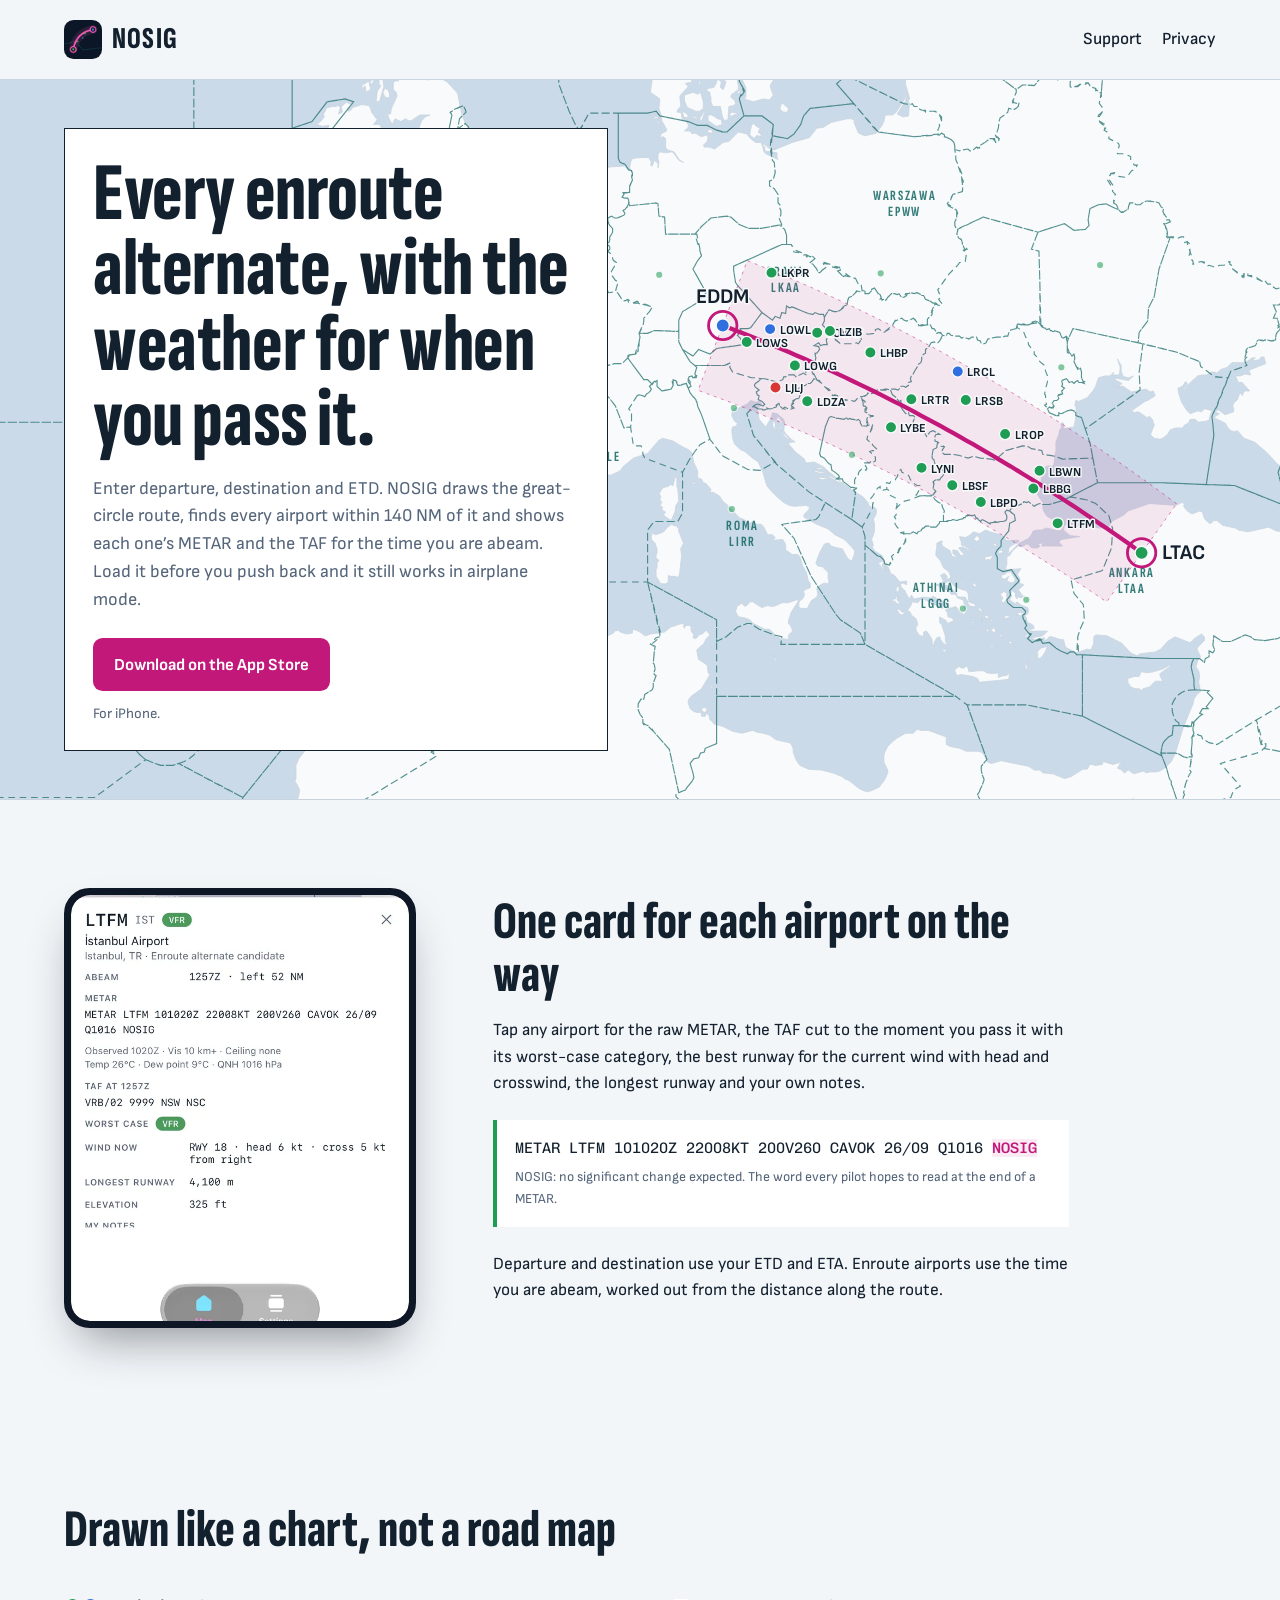
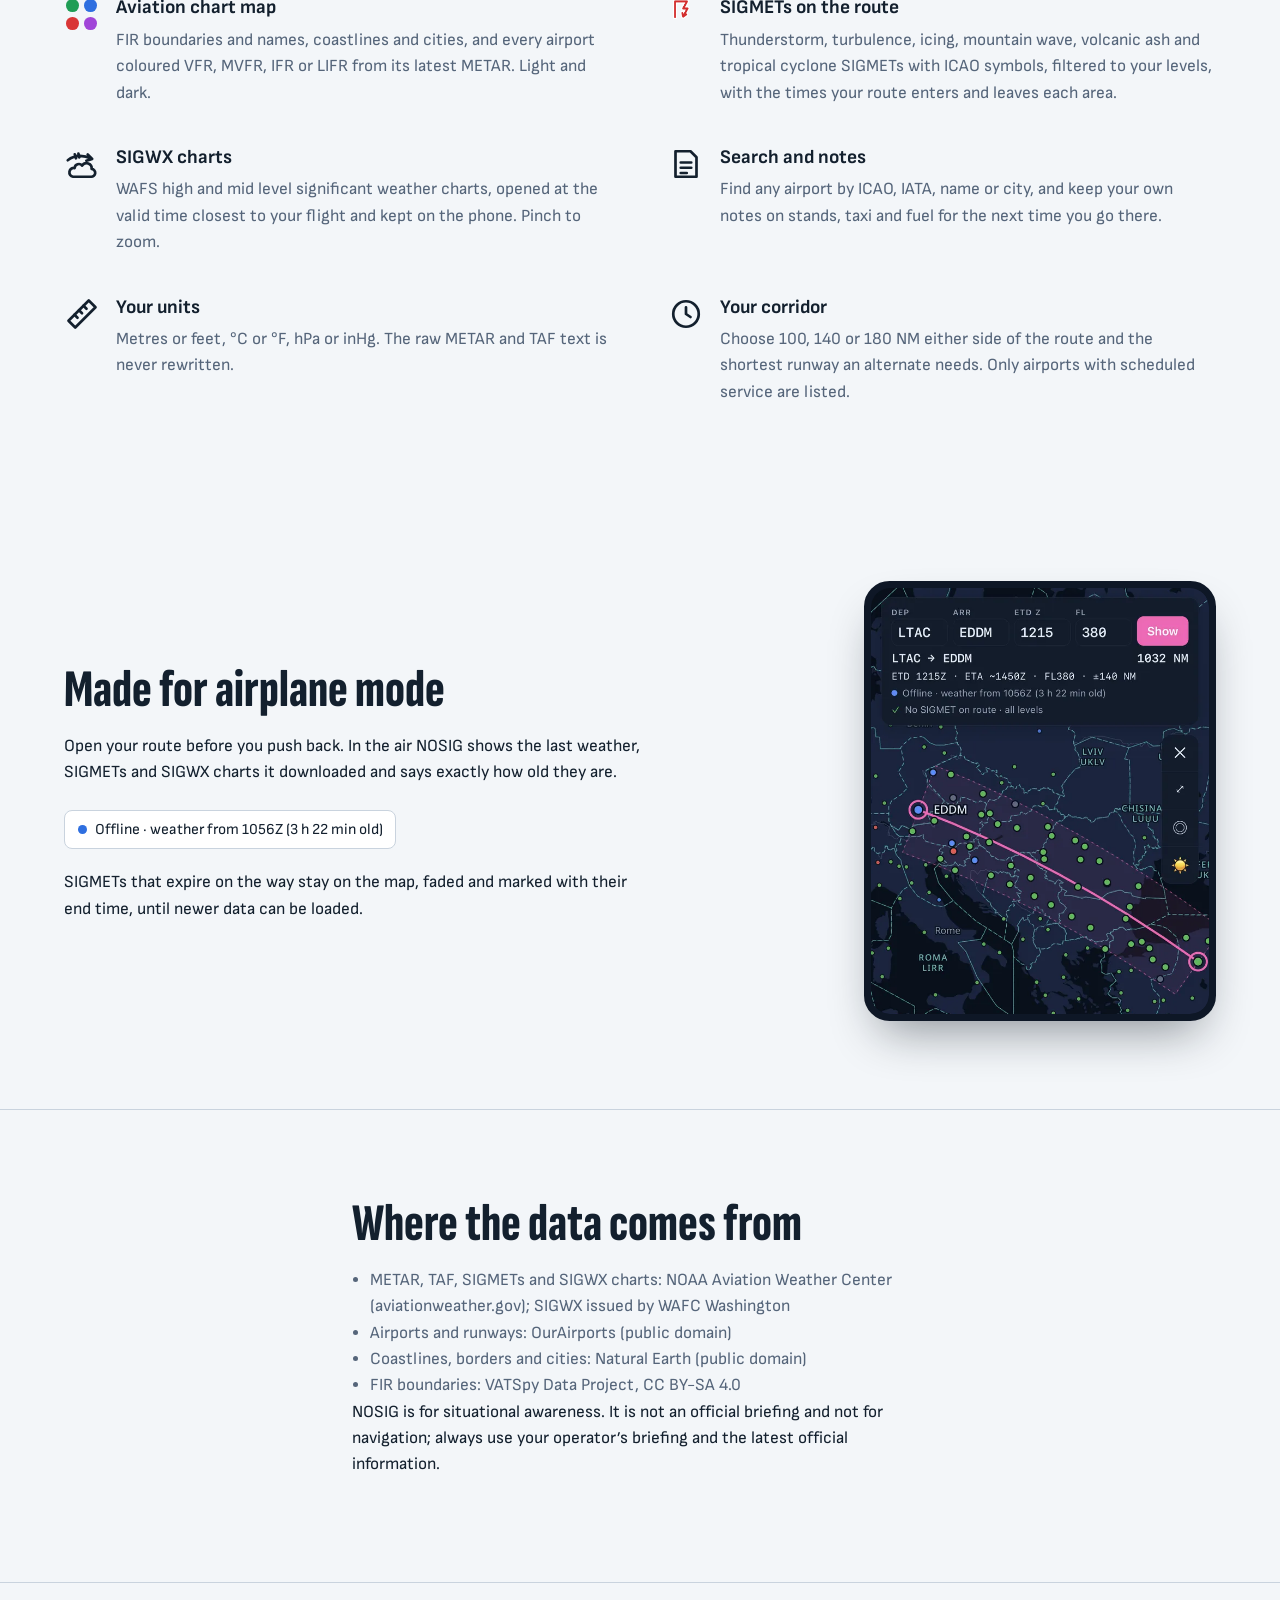
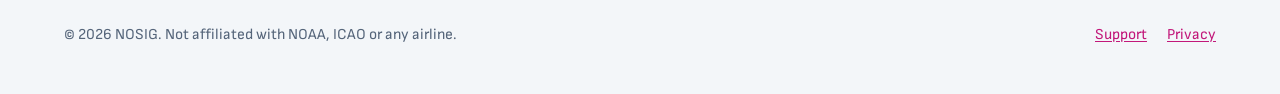
==== commit d19d206b: "Show cropped app screens instead of full-height phones Co-Authored-By: Claude Opus 5.5 <noreply@anth" ====
--- a/index.html
+++ b/index.html
@@ -98,7 +98,7 @@
       <section aria-labelledby="card-title">
         <div class="wrap split">
           <div class="phone">
-            <img src="/assets/img/airport-card.webp" width="620" height="1271" loading="lazy" alt="Airport card for Istanbul Airport with METAR, TAF at the abeam time and runway wind" />
+            <img src="/assets/img/airport-card.webp" style="--focus: 50% 88%" width="620" height="1271" loading="lazy" alt="Airport card for Istanbul Airport with METAR, TAF at the abeam time and runway wind" />
           </div>
           <div class="prose">
             <h2 id="card-title">One card for each airport on the way</h2>
@@ -212,7 +212,7 @@
             </p>
           </div>
           <div class="phone">
-            <img src="/assets/img/route-dark.webp" width="620" height="1271" loading="lazy" alt="NOSIG in dark mode, offline, showing the saved route and weather" />
+            <img src="/assets/img/route-dark.webp" style="--focus: 50% 4%" width="620" height="1271" loading="lazy" alt="NOSIG in dark mode, offline, showing the saved route and weather" />
           </div>
         </div>
       </section>
--- a/assets/style.css
+++ b/assets/style.css
@@ -309,17 +309,23 @@
   color: var(--muted);
 }
 
+/* A cropped part of an app screen, not a whole (very tall) phone: each image says which part to show. */
 .phone {
-  width: clamp(14rem, 24vw, 19rem);
-  border-radius: 2.2rem;
-  border: 0.55rem solid #0e1726;
+  width: clamp(16rem, 30vw, 22rem);
+  aspect-ratio: 4 / 5;
+  border-radius: 1.6rem;
+  border: 0.45rem solid #0e1726;
   background: #0e1726;
   box-shadow: 0 1.5rem 3rem -1rem rgb(8 17 29 / 0.45);
   overflow: hidden;
 }
 
 .phone img {
-  border-radius: 1.65rem;
+  width: 100%;
+  height: 100%;
+  object-fit: cover;
+  object-position: var(--focus, 50% 0%);
+  border-radius: 1.2rem;
 }
 
 
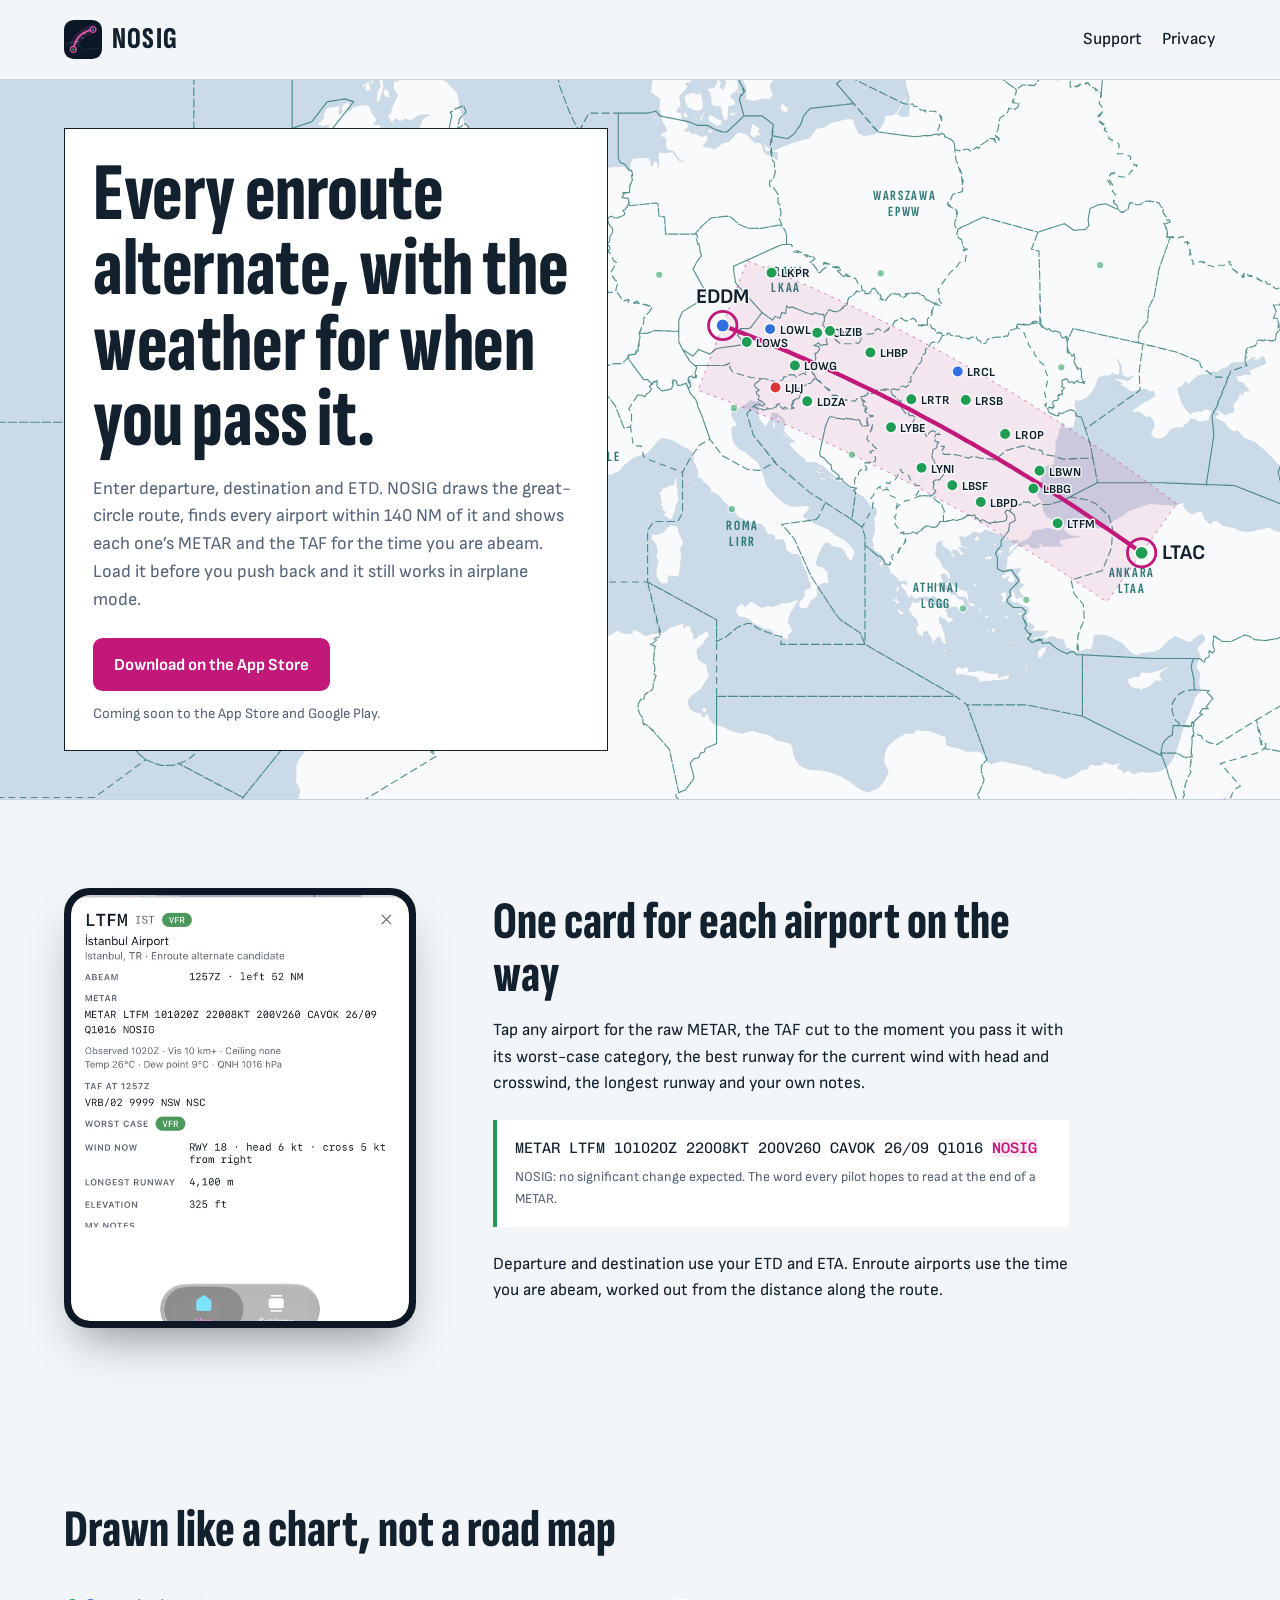
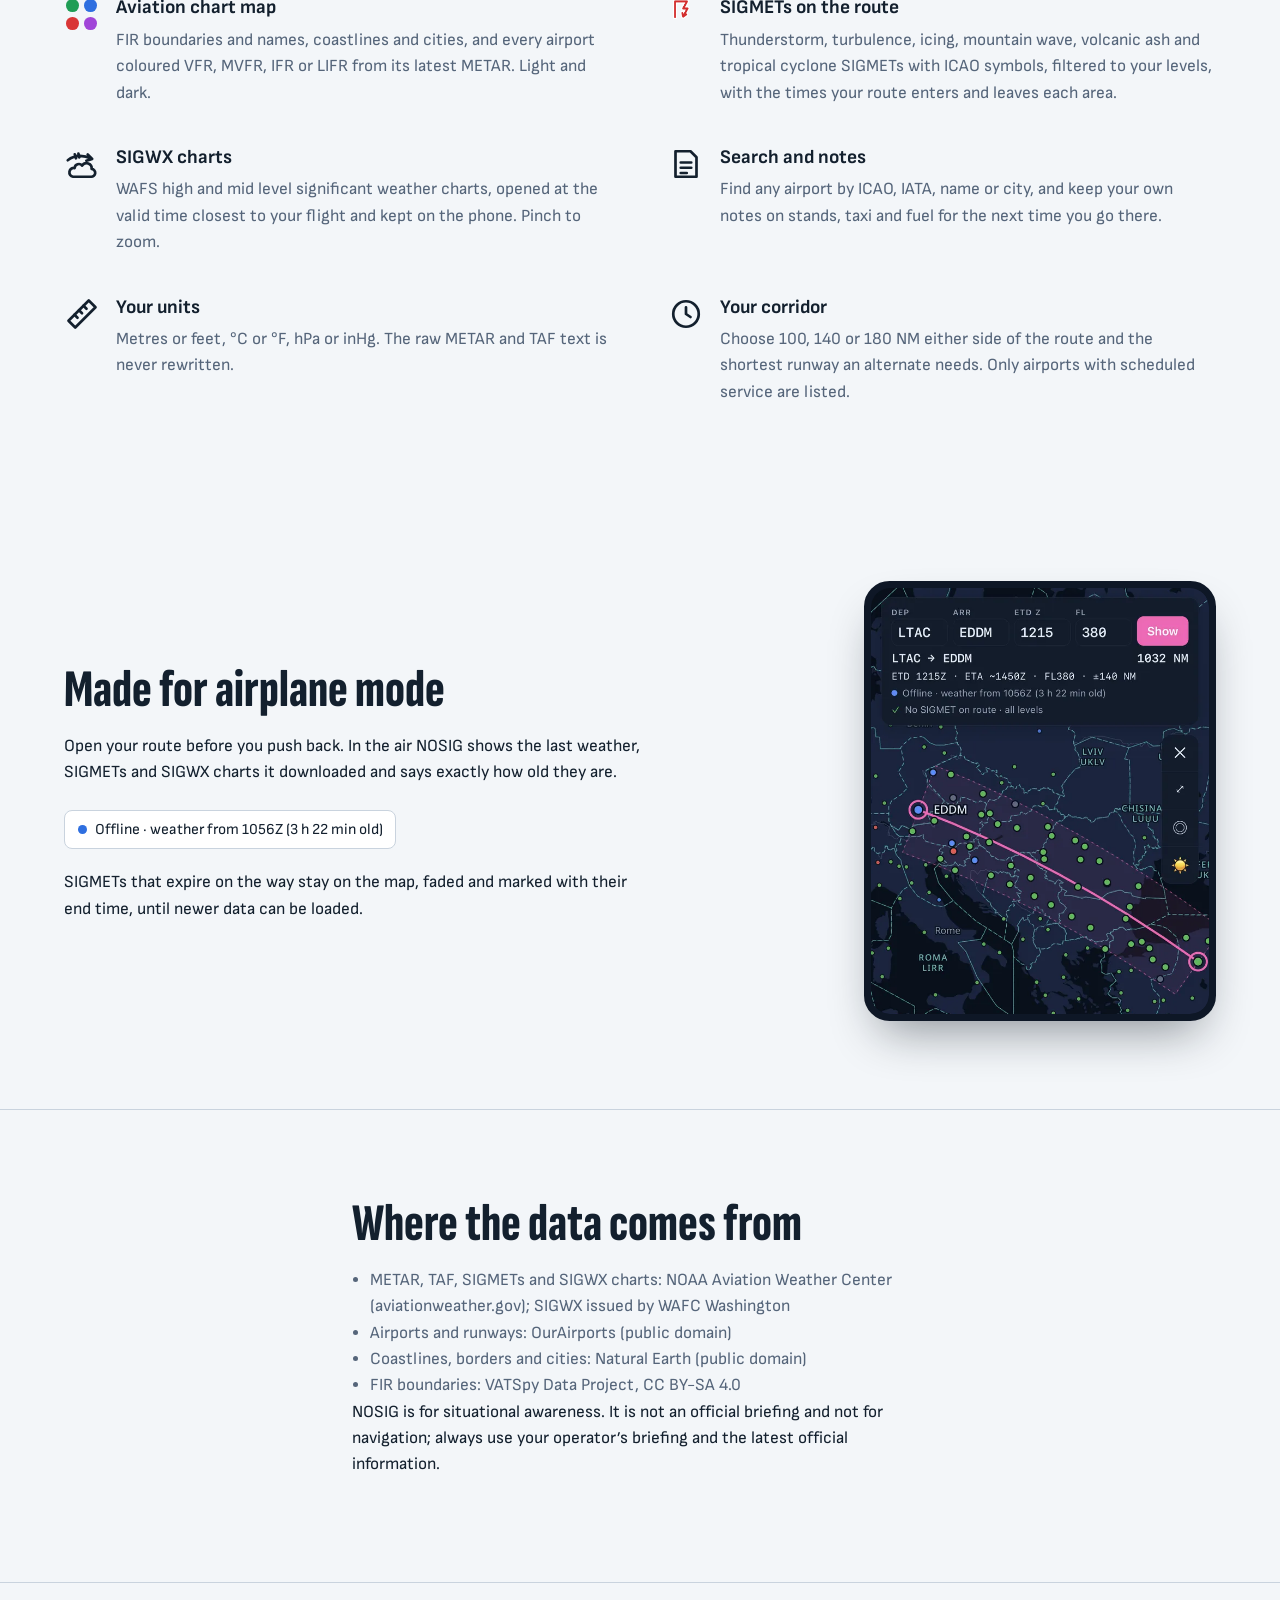
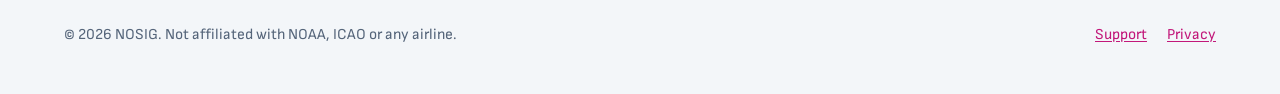
==== commit 6e1fa4be: "Home: coming soon to the App Store and Google Play Co-Authored-By: Claude Opus 5.5 <noreply@anthropi" ====
--- a/index.html
+++ b/index.html
@@ -90,7 +90,7 @@
               push back and it still works in airplane mode.
             </p>
             <a class="button" href="https://apps.apple.com/app/id6821109646">Download on the App Store</a>
-            <span class="small">For iPhone.</span>
+            <span class="small">Coming soon to the App Store and Google Play.</span>
           </div>
         </div>
       </section>
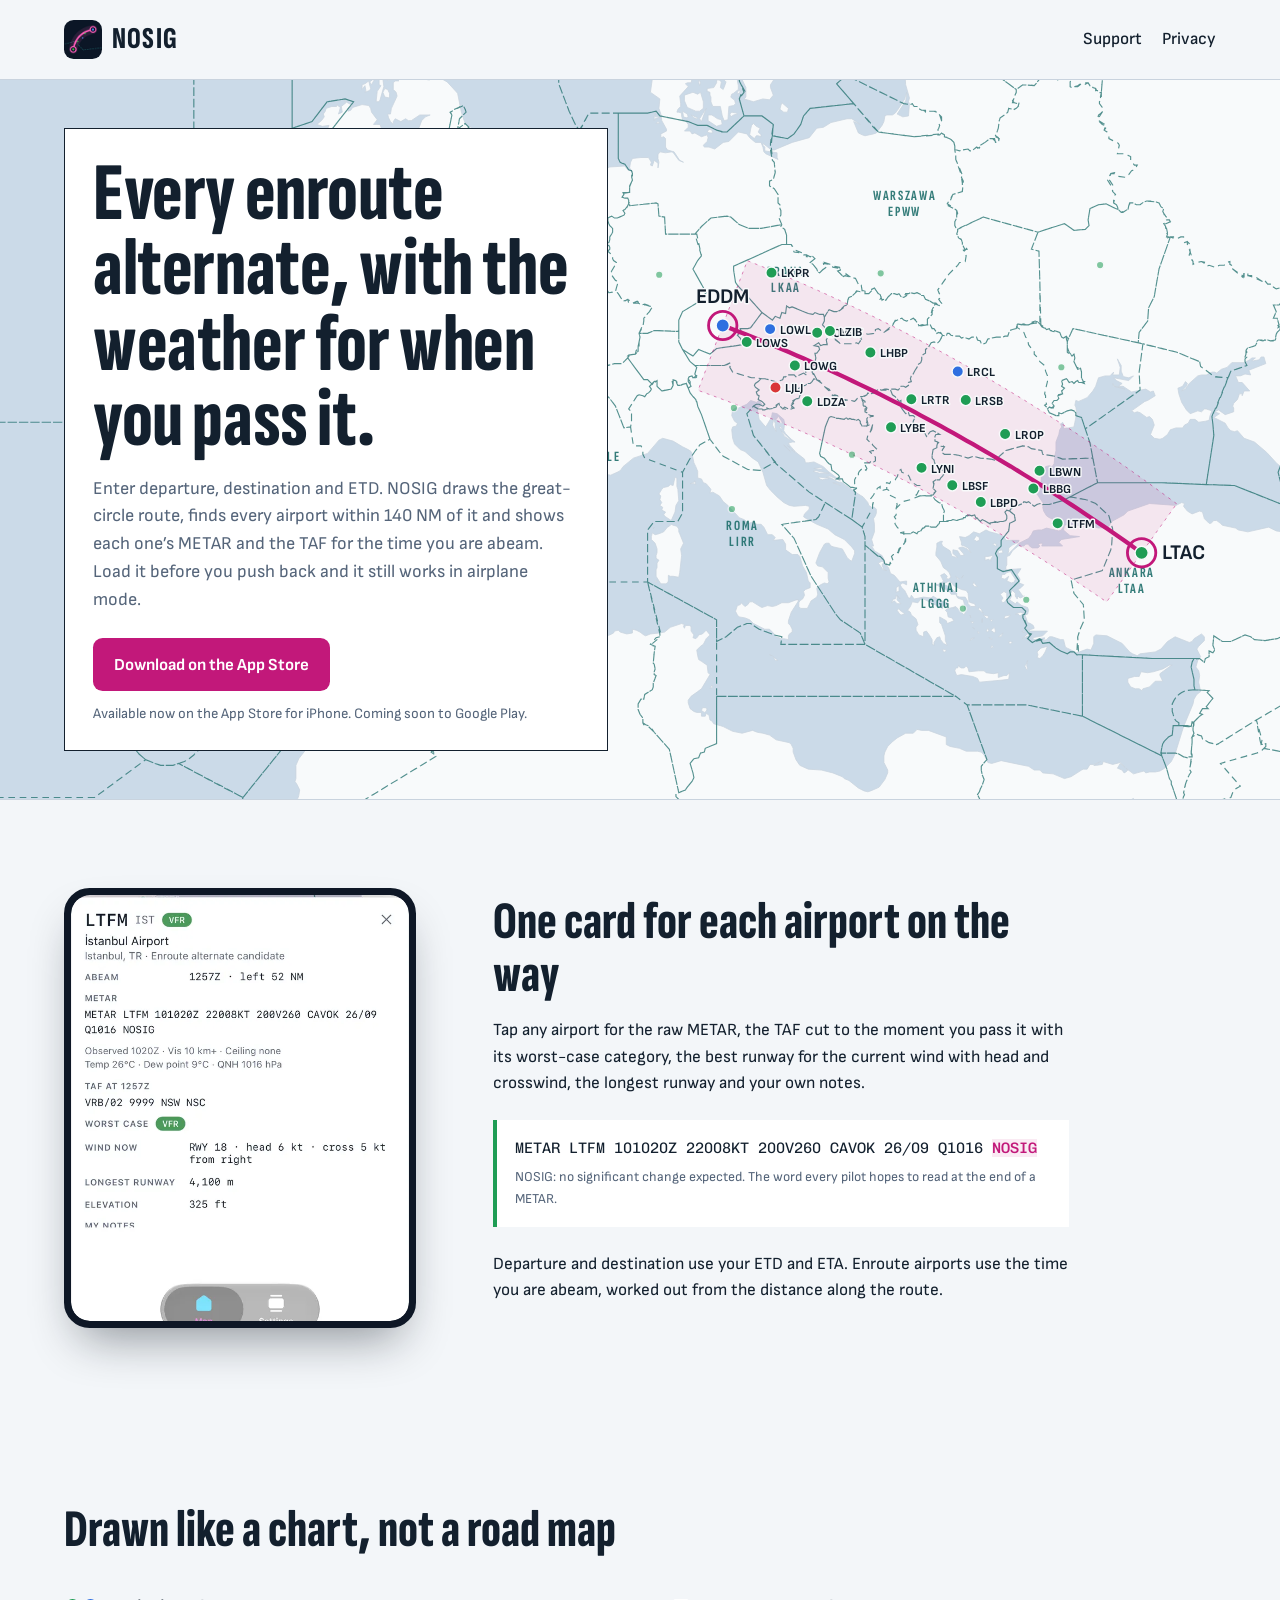
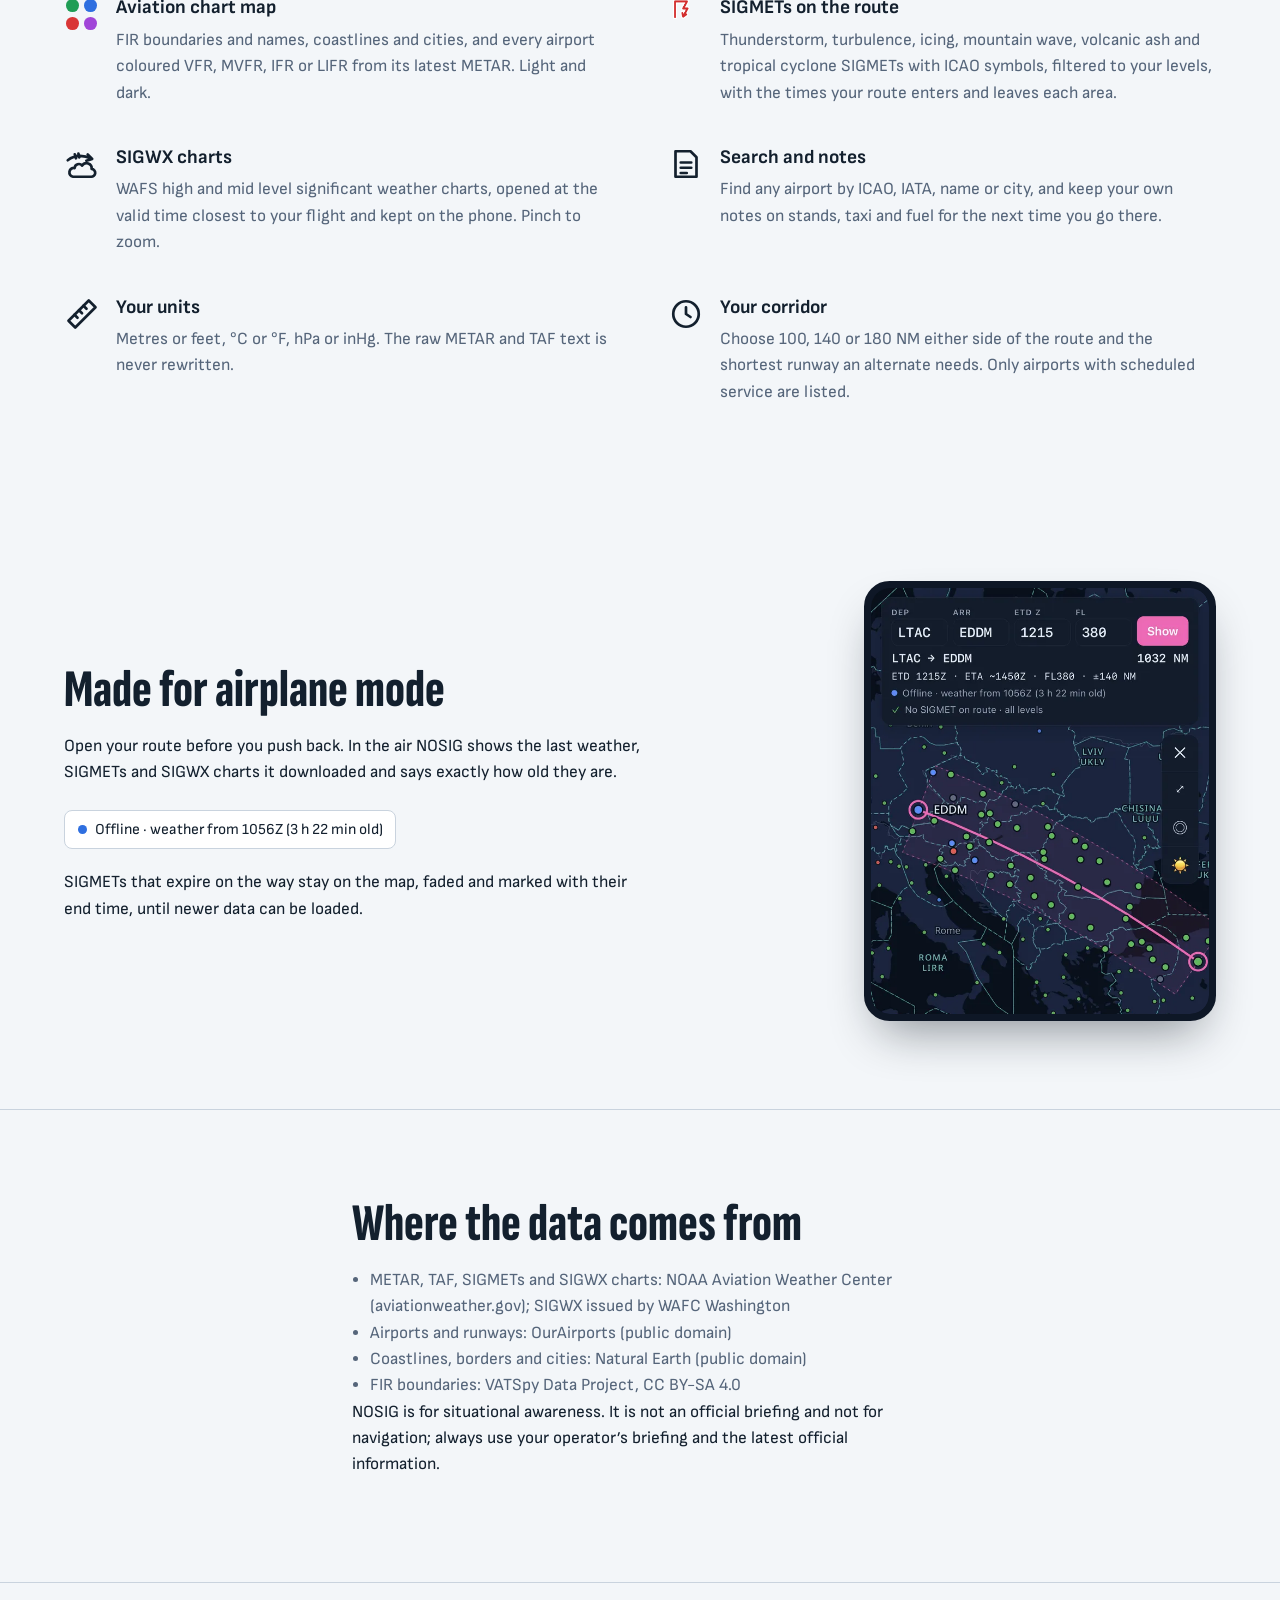
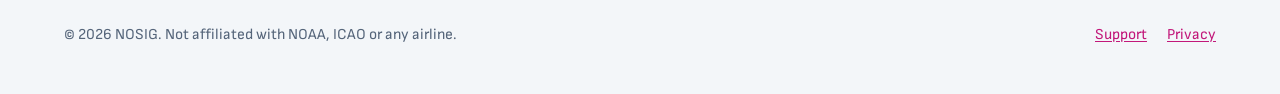
==== commit 27fdf7b2: "Home: available on the App Store, Google Play coming soon Co-Authored-By: Claude Opus 5.5 <noreply@a" ====
--- a/index.html
+++ b/index.html
@@ -90,7 +90,7 @@
               push back and it still works in airplane mode.
             </p>
             <a class="button" href="https://apps.apple.com/app/id6821109646">Download on the App Store</a>
-            <span class="small">Coming soon to the App Store and Google Play.</span>
+            <span class="small">Available now on the App Store for iPhone. Coming soon to Google Play.</span>
           </div>
         </div>
       </section>
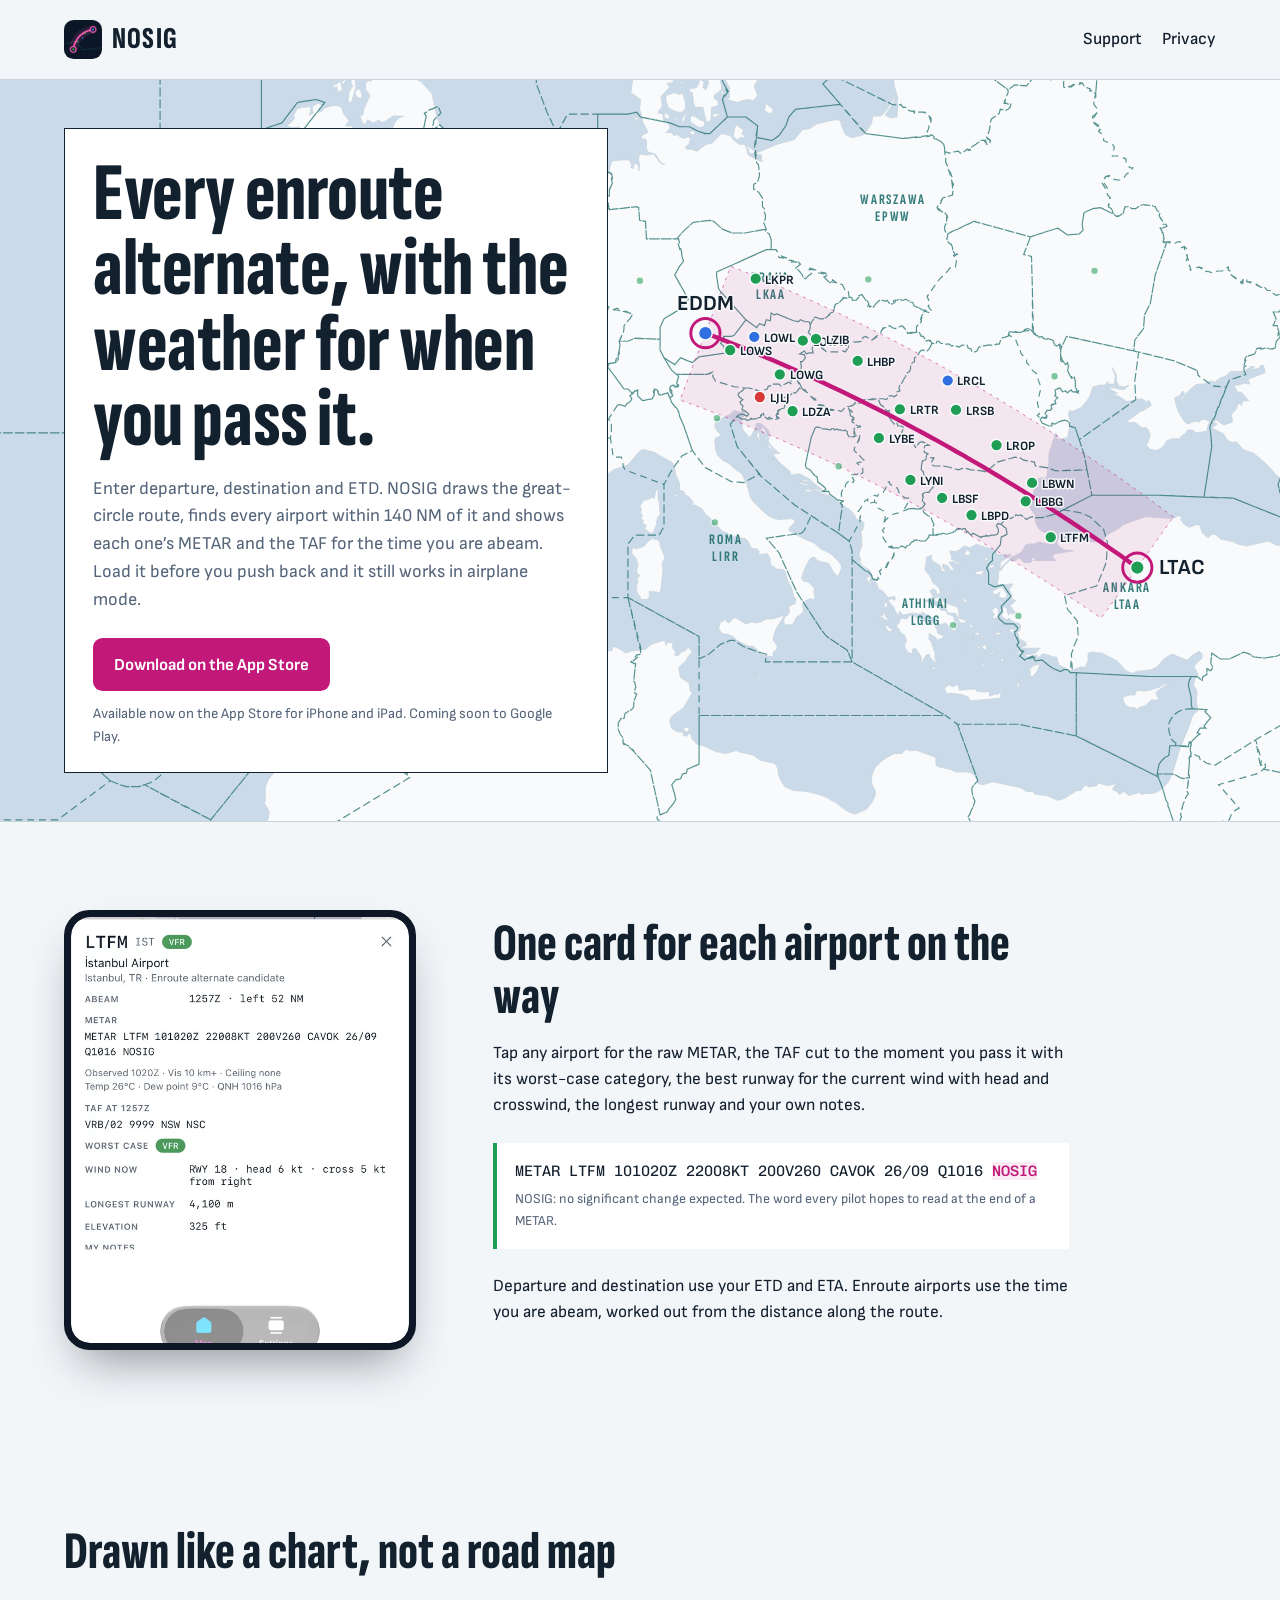
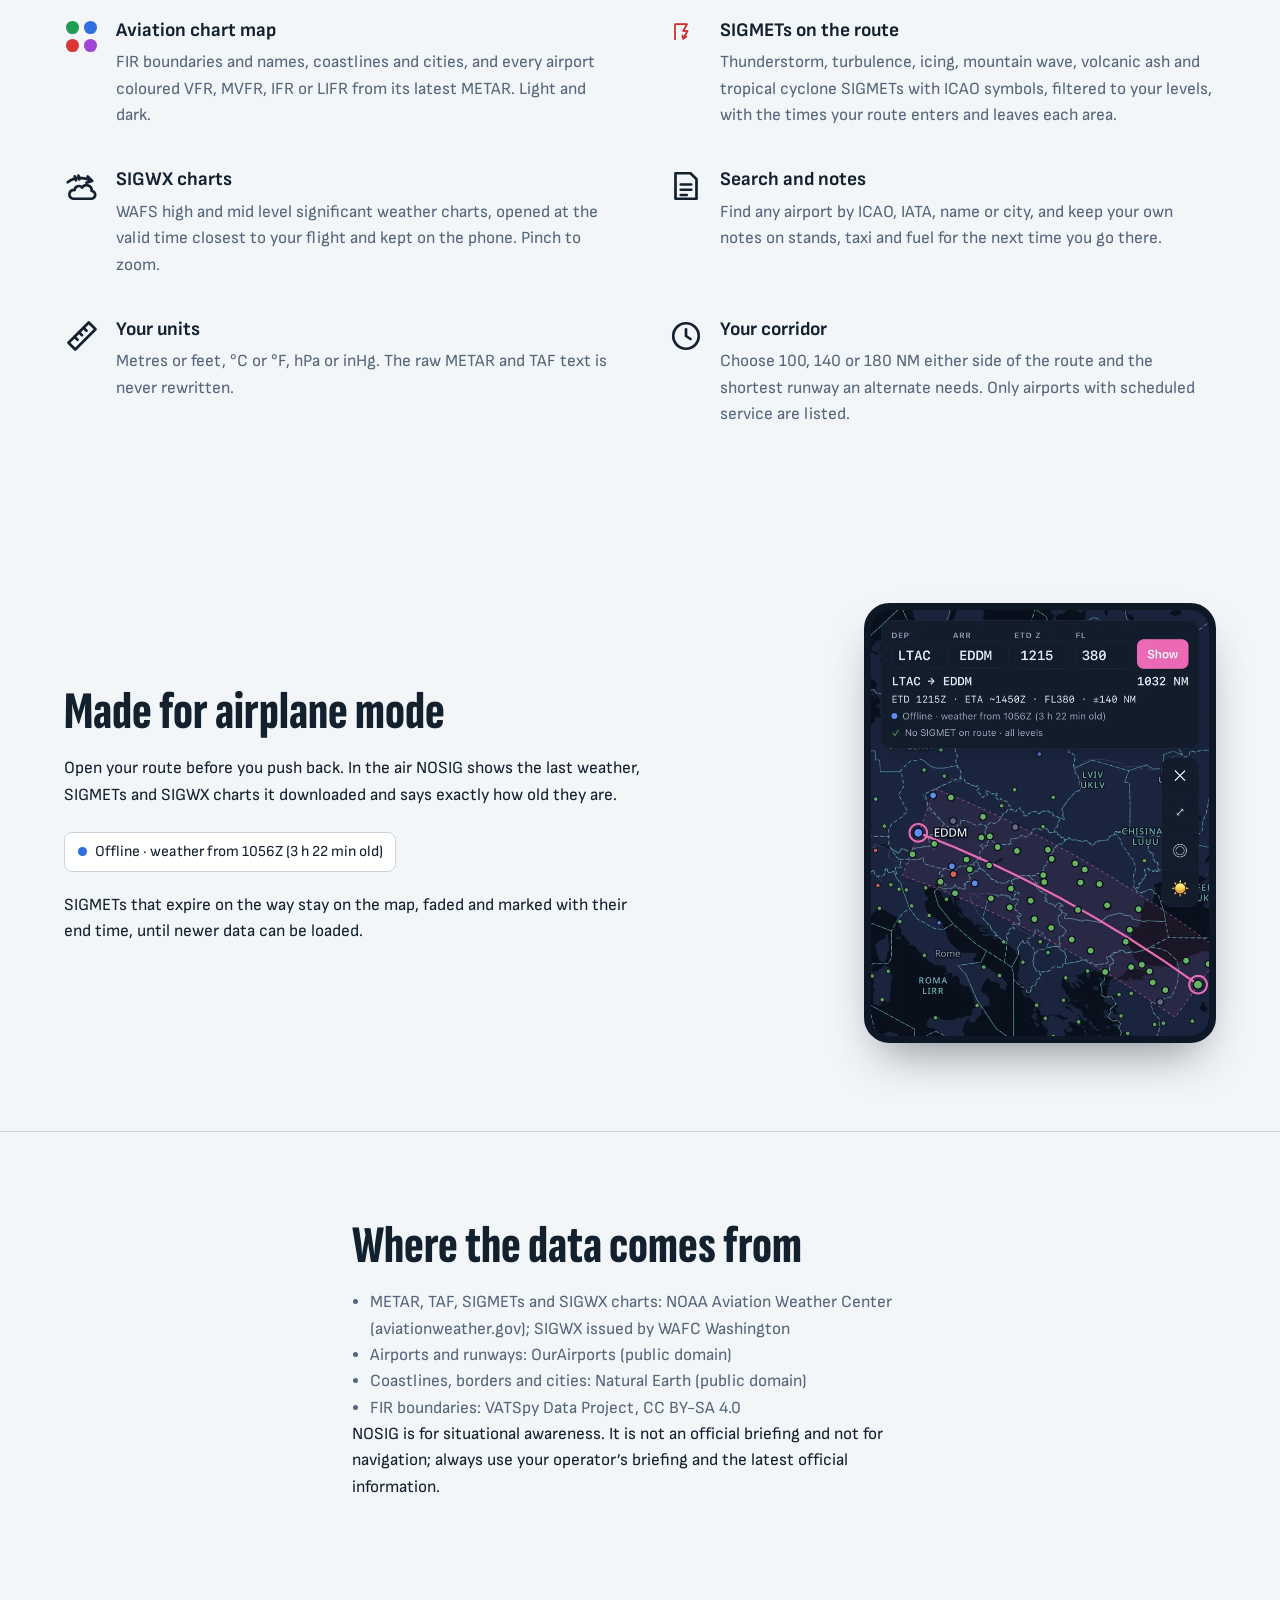
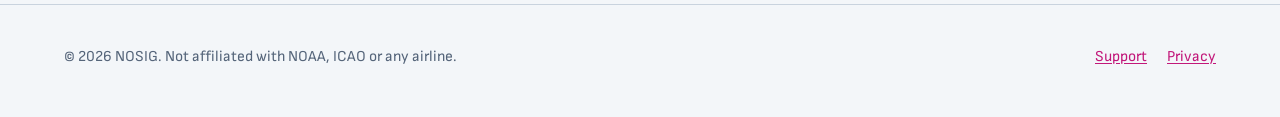
==== commit 09a509da: "Home: iPhone and iPad Co-Authored-By: Claude Opus 5.5 <noreply@anthropic.com> Claude-Session: https:" ====
--- a/index.html
+++ b/index.html
@@ -90,7 +90,7 @@
               push back and it still works in airplane mode.
             </p>
             <a class="button" href="https://apps.apple.com/app/id6821109646">Download on the App Store</a>
-            <span class="small">Available now on the App Store for iPhone. Coming soon to Google Play.</span>
+            <span class="small">Available now on the App Store for iPhone and iPad. Coming soon to Google Play.</span>
           </div>
         </div>
       </section>
